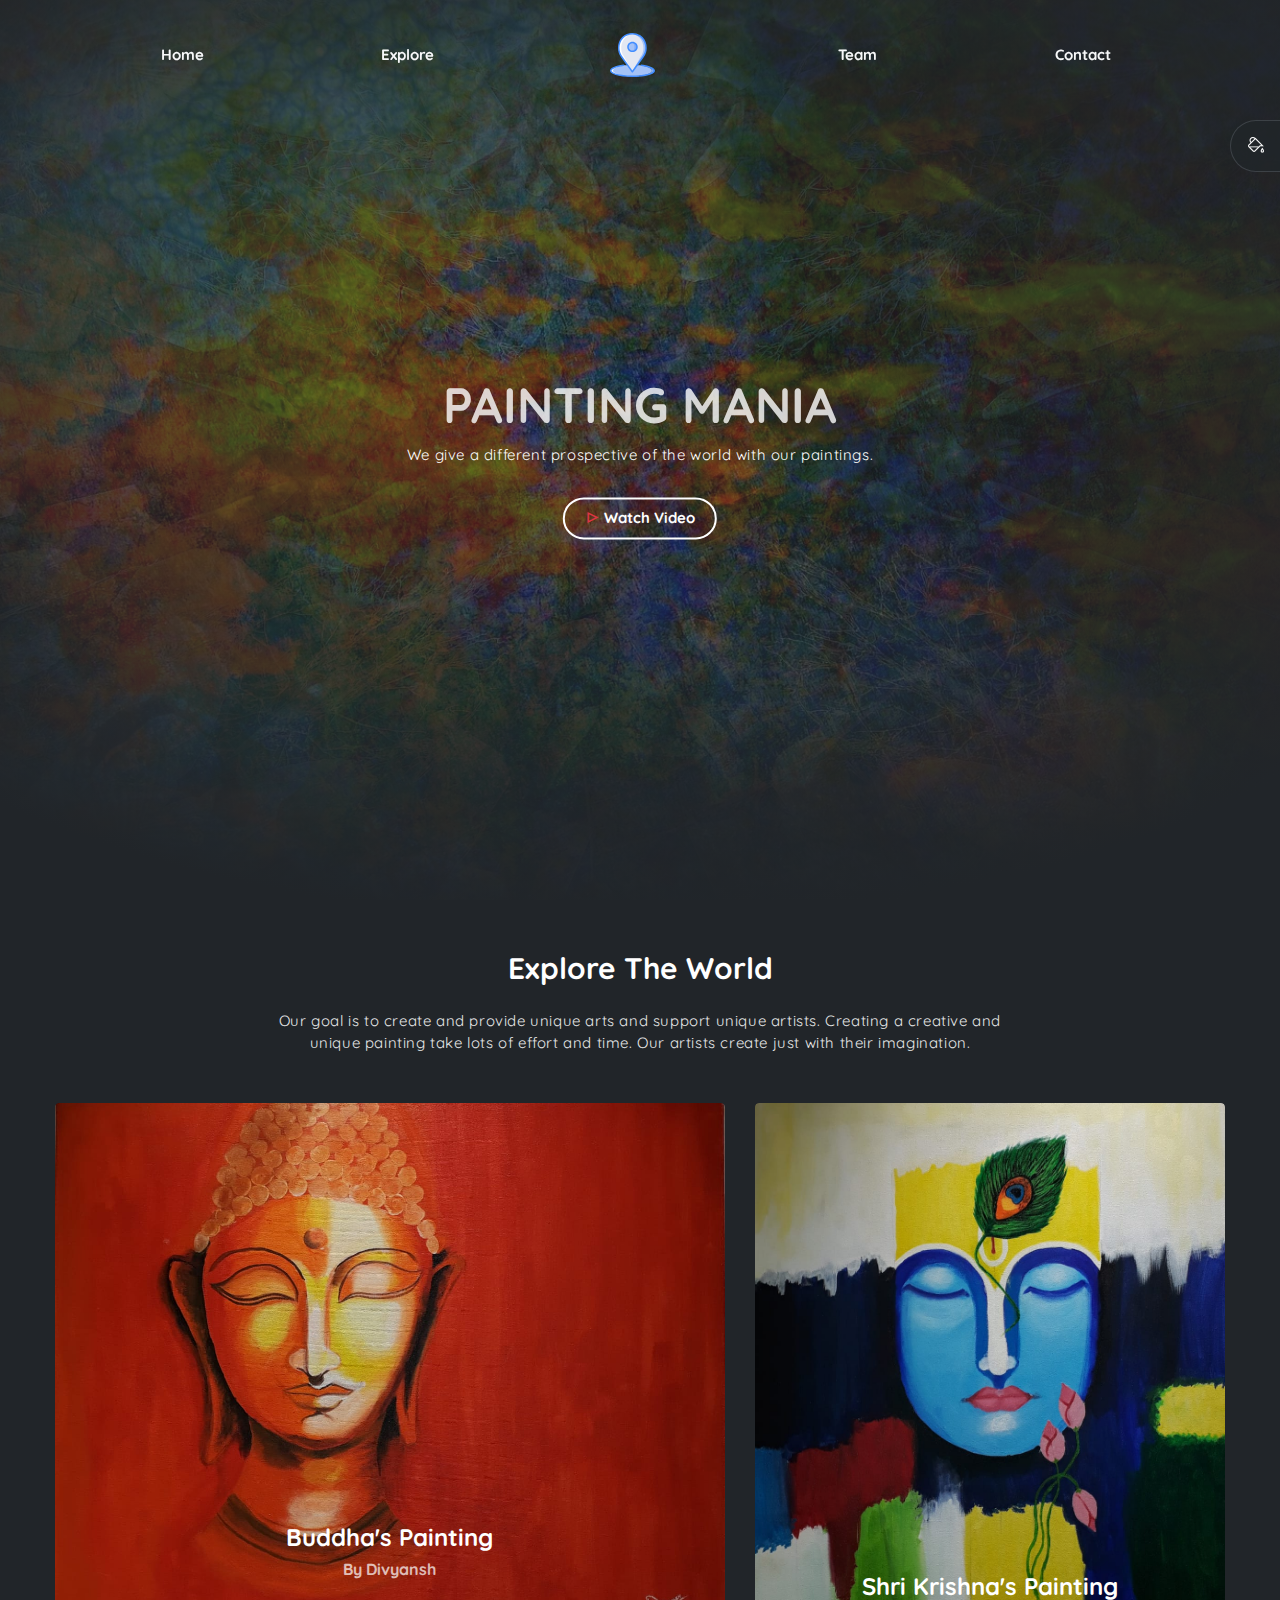
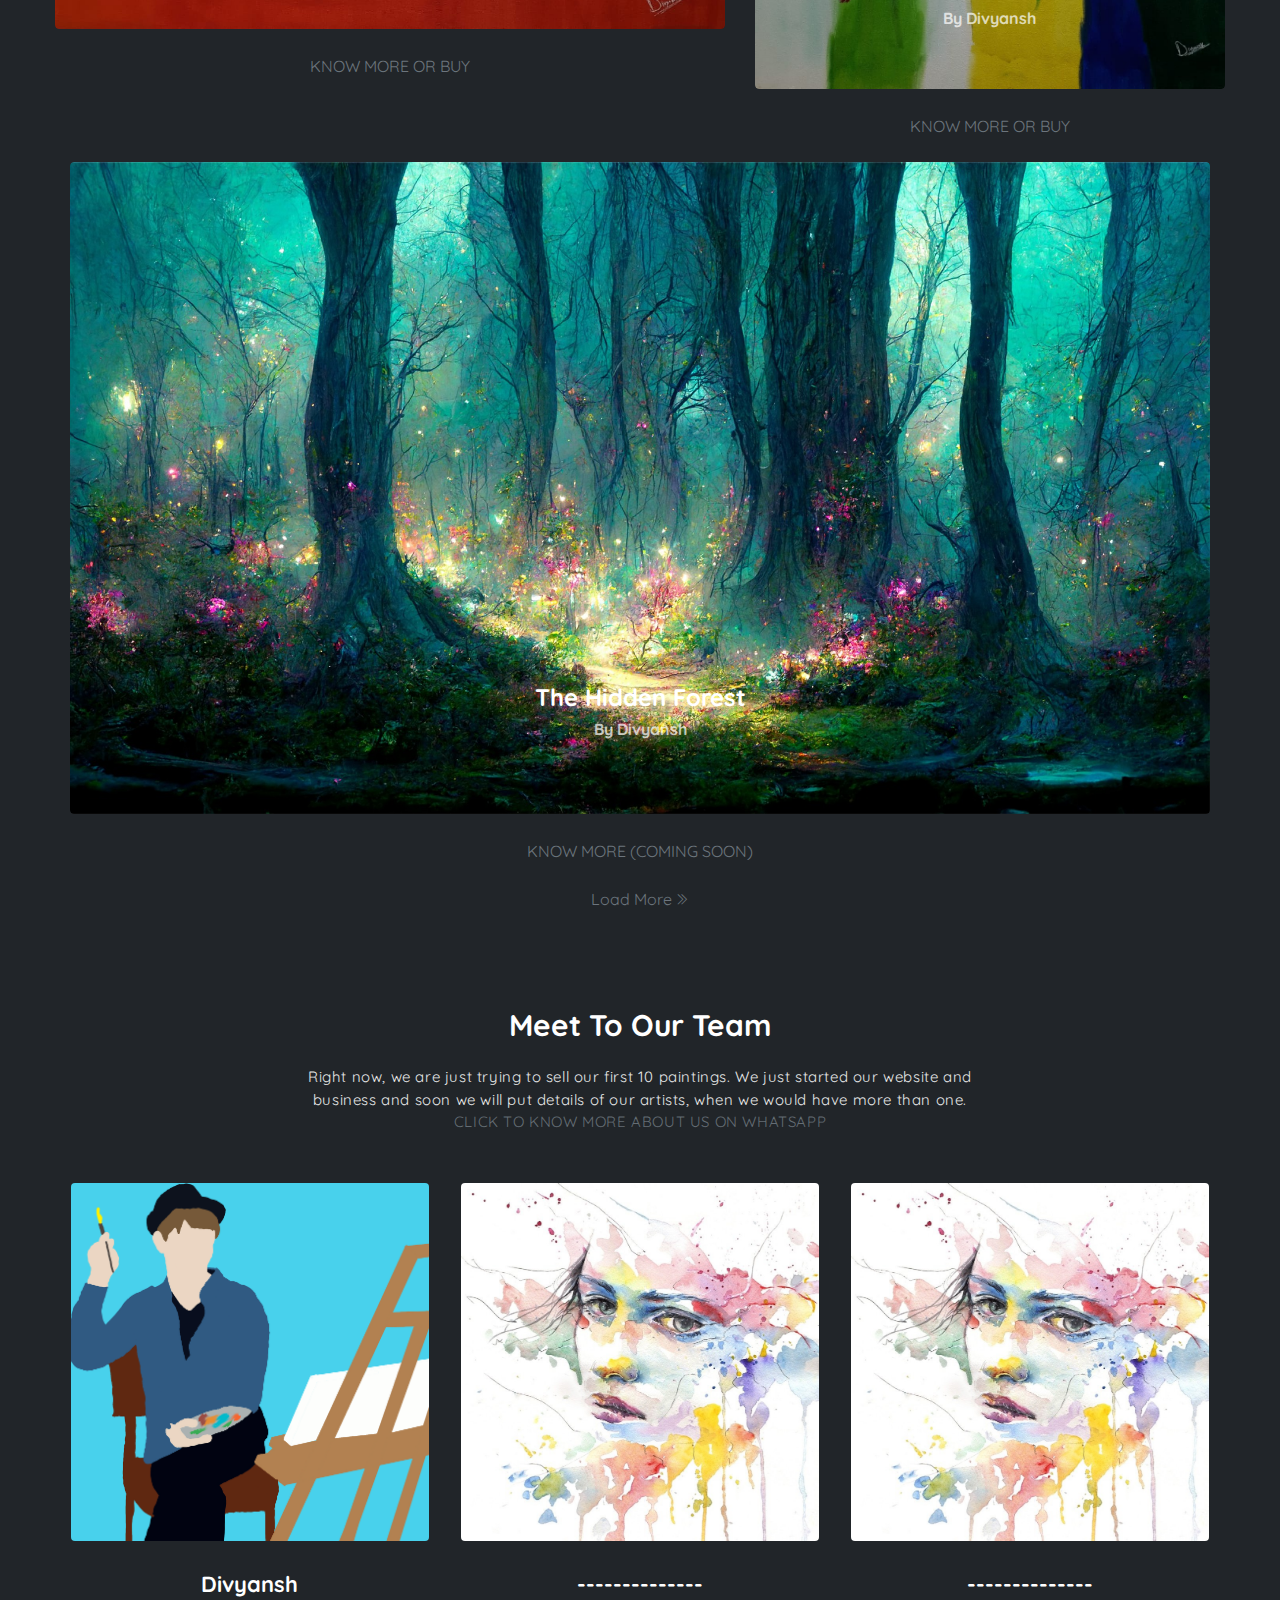
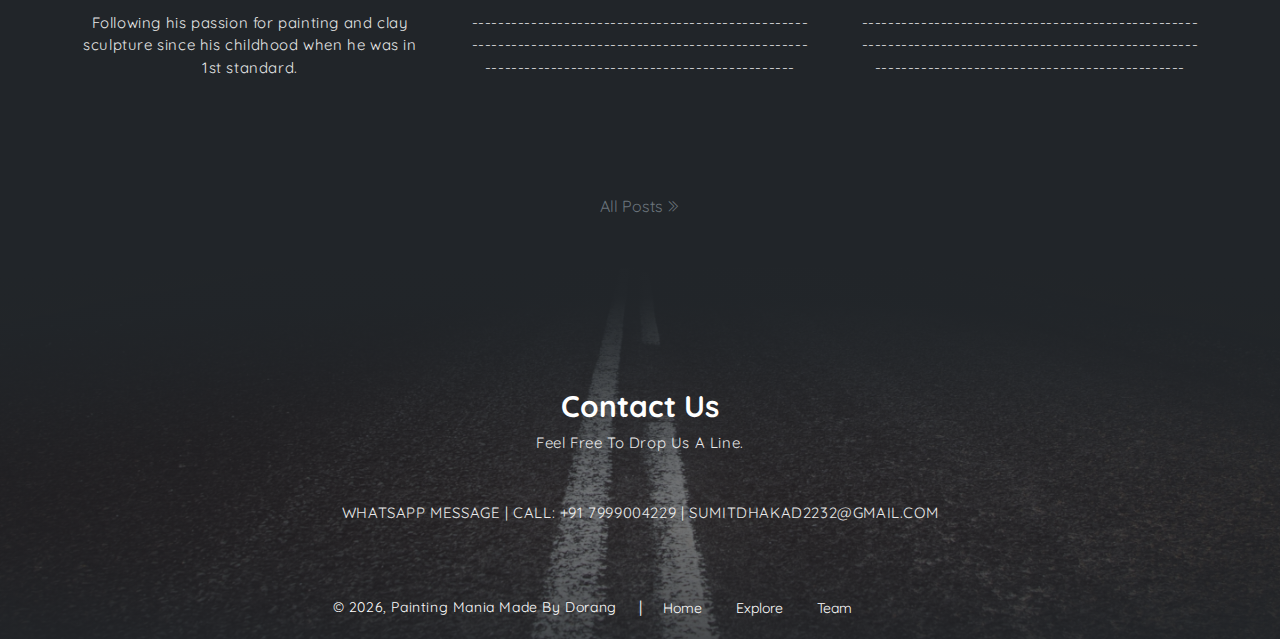
==== index.html @ 95a02c0e "1st version is completed" ====
<!DOCTYPE html>
<html lang="en">
<head>
	<meta charset="utf-8">
    <meta name="viewport" content="width=device-width, initial-scale=1, shrink-to-fit=no">
    <meta name="description" content="Painting Mania - Get a different prospective of the world with our paintings.">
    <meta name="author" content="Painting Mania">
    <title>Painting Mania | Home</title>
    <!-- font icons -->
    <link rel="stylesheet" href="assets/vendors/themify-icons/css/themify-icons.css">

    <!-- Bootstrap + style main styles -->
	<link rel="stylesheet" href="assets/css/style.css">

</head>
<body data-spy="scroll" data-target=".navbar" data-offset="40" id="home" class="dark-theme">
    
    <!-- page navbar -->
    <nav class="page-navbar" data-spy="affix" data-offset-top="10">
        <ul class="nav-navbar container">
            <li class="nav-item"><a href="/" class="nav-link">Home</a></li>
            <li class="nav-item"><a href="#explore" class="nav-link">Explore</a></li>
            <li class="nav-item"><a href="https://goo.gl/maps/f38PdqcJ7rp5qx7WA" target="blank" class="nav-link"><img src="assets/imgs/placeholder.svg" alt="Our Office Location"></a></li>
            <li class="nav-item"><a href="#team" class="nav-link">Team</a></li>
            <li class="nav-item"><a href="#contact" class="nav-link">Contact</a></li>
            <!-- <li class="nav-item search">
                <a href="javascript:void(0)" class="nav-link search-toggle"><i class="ti-search"></i> Search</a>
                <div class="search-wrapper">
                    <form>
                        <input type="search" class="form-control" name="" placeholder="hit enter to search">
                    </form>
                </div>
            </li> -->
        </ul>
    </nav><!-- end of page navbar -->

    <div class="theme-selector">
        <a href="javascript:void(0)" class="spinner">
            <i class="ti-paint-bucket"></i>
        </a>
        <div class="body">
            <a href="javascript:void(0)" class="light"></a>
            <a href="javascript:void(0)" class="dark"></a>
        </div>
    </div>  

    <!-- page header -->
    <header class="header">
        <div class="overlay"></div>
        <div class="header-content">
            <h1 class="header-title">PAINTING MANIA</h1>
            <p class="header-subtitle">We give a different prospective of the world with our paintings.</p>

            <button class="btn btn-theme-color modal-toggle"><i class="ti-control-play text-danger"></i> Watch Video</button>

        </div>
    </header><!-- end of page header -->

    <!-- modal -->
    <div class="modalBox">
        <div class="modalBox-body">
            <iframe width="100%" height="450px" class="border-0" 
            src="https://www.youtube.com/embed/tgbNyZ7vqY?controls=0">
            </iframe>
        </div>          
    </div><!-- end of modal -->

    <!-- page container -->
    <div class="container page-container">
        <div class="col-md-10 col-lg-8 m-auto">
            <h6 class="title mb-4" id="explore">Explore The World</h6>
            <p class="mb-5">
                Our goal is to create and provide unique arts and support unique artists. 
                Creating a creative and unique painting take lots of effort and time. 
                Our artists create just with their imagination.
            </p>
        </div>  

        <!-- row -->
        <div class="row mb-4">
            <div class="row mb-4">

                <div class="col-md-7">
                    <a href="javascript:void(0)" class="overlay-img">
                        <img src="assets/imgs/img-1.jpg" alt="Buddha's painting">  
                        <div class="overlay"></div> 
                        <div class="des">
                            <h1 class="title">Buddha's Painting</h1>
                            <h6 class="subtitle">By Divyansh</p>
                            <p>
                                SIZE: 30 X 24 INCHES <br/>
                                PAINTED ON: CANVAS <br/>
                                PRICE: RS. 10,000 <br/> <br/>
                                Click to the link under the image to buy or know more about this painting on whatsapp. Id of the paintng is "000001". 
                            </p>
                        </div>          
                    </a>
                    <a href="https://wa.me/917999004229?text=Hello%20Painting%20Mania,%20I%20want%20to%20buy%20a%20painting%20with%20the%20id:%20'000001'." target="blank">KNOW MORE OR BUY</a>
                </div>
                <div class="col-md-5">
                    <a href="javascript:void(0)" class="overlay-img">
                        <img src="assets/imgs/img-2.jpg" alt="Krishna's Painting">  
                        <div class="overlay"></div> 
                        <div class="des">
                            <h1 class="title">Shri Krishna's Painting</h1>
                            <h6 class="subtitle">By Divyansh</p>
                            <p>
                                SIZE: 24 X 30 INCHES <br/>
                                PAINTED ON: CANVAS <br/>
                                PRICE: RS. 9,000 <br/> <br/>
                                Click to the link under the image to buy or know more about this painting on whatsapp. Id of the paintng is "000002". 
                            </p>
                        </div>          
                    </a>
                    <a href="https://wa.me/917999004229?text=Hello%20Painting%20Mania,%20I%20want%20to%20buy%20a%20painting%20with%20the%20id:%20'000002'." target="blank">KNOW MORE OR BUY</a>
                </div>
            </div>
            
            <div class="col-md-12">
                <a href="javascript:void(0)" class="overlay-img">
                    <img src="assets/imgs/img-3.jpg" alt="Hidden Forest">  
                    <div class="overlay"></div> 
                    <div class="des">
                        <h1 class="title">The Hidden Forest</h1>
                        <h6 class="subtitle">By Divyansh</p>
                        <p>
                            SIZE: 30 X 24 INCHES <br/>
                            PAINTED ON: CANVAS <br/>
                            PRICE: RS. --------- <br/> <br/>
                            Click to the link under the image to buy or know more about this painting on whatsapp. Id of the paintng is "000003". Coming Soon. 
                        </p>
                    </div>          
                </a>
                <a href="https://wa.me/917999004229?text=Hello%20Painting%20Mania,%20I%20want%20to%20buy%20a%20painting%20with%20the%20id:%20'000003'." target="blank">KNOW MORE (COMING SOON)</a>
            </div>          
        </div><!-- end of row -->

        <a href="/">Load More <i class="ti-angle-double-right angle"></i></a>


        <div class="col-md-10 col-lg-8 m-auto" id="team">
            <h6 class="title mb-4 mt-5 pt-5">Meet To Our Team</h6>
            <p class="mb-5">
                Right now, we are just trying to sell our first 10 paintings. 
                We just started our website and business and soon we will put details of our artists, when we would have more than one. <br/>
                <a href="https://wa.me/917999004229?text=Hello%20Painting%20Mania,%20I%20want%20to%20know%20more%20about%20your%20team." target="blank">CLICK TO KNOW MORE ABOUT US ON WHATSAPP</a>
            </p>
        </div>

        <!-- row -->
        <div class="row mb-5">
            <div class="col-md-4">
                <a href="javascript:void(0)" class="card">
                    <img src="assets/imgs/blog-1.png" class="card-img" alt="Divyansh Photo">
                    <div class="card-body">
                        <!-- <h6 class="card-subtitle">30 June, 2018</h6> -->
                        <h3 class="card-title">
                            Divyansh
                        </h3>
                        <p>
                            Following his passion for painting and clay sculpture since his childhood when he was in 1st standard.
                        </p>
                    </div>                  
                </a>
            </div>  
            <div class="col-md-4">
                <a href="javascript:void(0)" class="card">
                    <img src="assets/imgs/blog-2.jpg" class="card-img" alt="The Unknown Person">
                    <div class="card-body">
                        <!-- <h6 class="card-subtitle">29 June, 2018</h6> -->
                        <h3 class="card-title">--------------</h3>
                        <p>
                            -----------------------------------------------------------------------------------------------------------------------------------------------------
                        </p>
                    </div>                  
                </a>
            </div>  
            <div class="col-md-4">
                <a href="javascript:void(0)" class="card">
                    <img src="assets/imgs/blog-2.jpg" class="card-img" alt="The Unknown Person">
                    <div class="card-body">
                        <!-- <h6 class="card-subtitle">29 June, 2018</h6> -->
                        <h3 class="card-title">--------------</h3>
                        <p>
                            -----------------------------------------------------------------------------------------------------------------------------------------------------
                        </p>
                    </div>                  
                </a>
            </div>  
        </div><!-- end of row -->

        <a href="/">All Posts <i class="ti-angle-double-right angle"></i></a>

    </div> <!-- end of page container -->

    <!--footer & pre footer -->
    <div class="contact-section" id="contact">
        <div class="overlay"></div>
        <!-- container -->
        <div class="container">
            <div class="col-md-10 col-lg-8 m-auto">
                <h6 class="title mb-2">Contact Us</h6>
                <p class="mb-5">Feel Free To Drop Us A Line.</p>
                <p>
                    <a class="text-white" href="https://wa.me/917999004229?text=Hello%20Painting%20Mania." target="blank">WHATSAPP MESSAGE</a>
                    |
                    <a class="text-white" href="tel:+917999004229">CALL: +91 7999004229</a>
                    |
                    <a class="text-white" href="mailto:sumitdhakad2232@gmail.com">SUMITDHAKAD2232@GMAIL.COM</a>

                </p>
                <!-- <form action="" class="form-group">
                    <input type="text" size="50" class="form-control" placeholder="Your Name" required>
                    <input type="email" class="form-control" placeholder="Enter Email"requried>
                    <textarea name="comment" id="comment" rows="6"   class="form-control" placeholder="Write Something"></textarea>
                    <input type="submit" value="Send Message" class="form-control">
                </form> -->
            </div>

            <!-- footer -->
            <footer class="footer">
                <p class="infos">&copy; <script>document.write(new Date().getFullYear())</script>, Painting Mania Made By Dorang</p>       
                <span>|</span>  
                <div class="links">
                    <a href="/">Home</a>
                    <a href="#explore">Explore</a>
                    <a href="#team">Team</a>
                </div>
            </footer><!-- end of footer -->

        </div><!-- end of container -->
    </div><!-- end of pre footer -->

    <!-- core  -->
    <script src="assets/vendors/jquery/jquery-3.4.1.js"></script>
    <script src="assets/vendors/bootstrap/bootstrap.bundle.js"></script>

    <!-- bootstrap affix -->
    <script src="assets/vendors/bootstrap/bootstrap.affix.js"></script>

    <!-- script js -->
    <script src="assets/js/script.js"></script>

</body>
</html>
---- assets/vendors/themify-icons/css/themify-icons.css ----
@font-face {
	font-family: 'themify';
	src:url("../fonts/themify.eot?-fvbane");
	src:url("../fonts/themify.eot?#iefix-fvbane") format("embedded-opentype"),
		url("../fonts/themify.woff?-fvbane") format("woff"),
		url("../fonts/themify.ttf?-fvbane") format("truetype"),
		url("../fonts/themify.svg?-fvbane#themify") format("svg");
	font-weight: normal;
	font-style: normal;
}

[class^="ti-"], [class*=" ti-"] {
	font-family: 'themify';
	speak: none;
	font-style: normal;
	font-weight: normal;
	font-variant: normal;
	text-transform: none;
	line-height: 1;

	/* Better Font Rendering =========== */
	-webkit-font-smoothing: antialiased;
	-moz-osx-font-smoothing: grayscale;
}

.ti-wand:before {
	content: "\e600";
}
.ti-volume:before {
	content: "\e601";
}
.ti-user:before {
	content: "\e602";
}
.ti-unlock:before {
	content: "\e603";
}
.ti-unlink:before {
	content: "\e604";
}
.ti-trash:before {
	content: "\e605";
}
.ti-thought:before {
	content: "\e606";
}
.ti-target:before {
	content: "\e607";
}
.ti-tag:before {
	content: "\e608";
}
.ti-tablet:before {
	content: "\e609";
}
.ti-star:before {
	content: "\e60a";
}
.ti-spray:before {
	content: "\e60b";
}
.ti-signal:before {
	content: "\e60c";
}
.ti-shopping-cart:before {
	content: "\e60d";
}
.ti-shopping-cart-full:before {
	content: "\e60e";
}
.ti-settings:before {
	content: "\e60f";
}
.ti-search:before {
	content: "\e610";
}
.ti-zoom-in:before {
	content: "\e611";
}
.ti-zoom-out:before {
	content: "\e612";
}
.ti-cut:before {
	content: "\e613";
}
.ti-ruler:before {
	content: "\e614";
}
.ti-ruler-pencil:before {
	content: "\e615";
}
.ti-ruler-alt:before {
	content: "\e616";
}
.ti-bookmark:before {
	content: "\e617";
}
.ti-bookmark-alt:before {
	content: "\e618";
}
.ti-reload:before {
	content: "\e619";
}
.ti-plus:before {
	content: "\e61a";
}
.ti-pin:before {
	content: "\e61b";
}
.ti-pencil:before {
	content: "\e61c";
}
.ti-pencil-alt:before {
	content: "\e61d";
}
.ti-paint-roller:before {
	content: "\e61e";
}
.ti-paint-bucket:before {
	content: "\e61f";
}
.ti-na:before {
	content: "\e620";
}
.ti-mobile:before {
	content: "\e621";
}
.ti-minus:before {
	content: "\e622";
}
.ti-medall:before {
	content: "\e623";
}
.ti-medall-alt:before {
	content: "\e624";
}
.ti-marker:before {
	content: "\e625";
}
.ti-marker-alt:before {
	content: "\e626";
}
.ti-arrow-up:before {
	content: "\e627";
}
.ti-arrow-right:before {
	content: "\e628";
}
.ti-arrow-left:before {
	content: "\e629";
}
.ti-arrow-down:before {
	content: "\e62a";
}
.ti-lock:before {
	content: "\e62b";
}
.ti-location-arrow:before {
	content: "\e62c";
}
.ti-link:before {
	content: "\e62d";
}
.ti-layout:before {
	content: "\e62e";
}
.ti-layers:before {
	content: "\e62f";
}
.ti-layers-alt:before {
	content: "\e630";
}
.ti-key:before {
	content: "\e631";
}
.ti-import:before {
	content: "\e632";
}
.ti-image:before {
	content: "\e633";
}
.ti-heart:before {
	content: "\e634";
}
.ti-heart-broken:before {
	content: "\e635";
}
.ti-hand-stop:before {
	content: "\e636";
}
.ti-hand-open:before {
	content: "\e637";
}
.ti-hand-drag:before {
	content: "\e638";
}
.ti-folder:before {
	content: "\e639";
}
.ti-flag:before {
	content: "\e63a";
}
.ti-flag-alt:before {
	content: "\e63b";
}
.ti-flag-alt-2:before {
	content: "\e63c";
}
.ti-eye:before {
	content: "\e63d";
}
.ti-export:before {
	content: "\e63e";
}
.ti-exchange-vertical:before {
	content: "\e63f";
}
.ti-desktop:before {
	content: "\e640";
}
.ti-cup:before {
	content: "\e641";
}
.ti-crown:before {
	content: "\e642";
}
.ti-comments:before {
	content: "\e643";
}
.ti-comment:before {
	content: "\e644";
}
.ti-comment-alt:before {
	content: "\e645";
}
.ti-close:before {
	content: "\e646";
}
.ti-clip:before {
	content: "\e647";
}
.ti-angle-up:before {
	content: "\e648";
}
.ti-angle-right:before {
	content: "\e649";
}
.ti-angle-left:before {
	content: "\e64a";
}
.ti-angle-down:before {
	content: "\e64b";
}
.ti-check:before {
	content: "\e64c";
}
.ti-check-box:before {
	content: "\e64d";
}
.ti-camera:before {
	content: "\e64e";
}
.ti-announcement:before {
	content: "\e64f";
}
.ti-brush:before {
	content: "\e650";
}
.ti-briefcase:before {
	content: "\e651";
}
.ti-bolt:before {
	content: "\e652";
}
.ti-bolt-alt:before {
	content: "\e653";
}
.ti-blackboard:before {
	content: "\e654";
}
.ti-bag:before {
	content: "\e655";
}
.ti-move:before {
	content: "\e656";
}
.ti-arrows-vertical:before {
	content: "\e657";
}
.ti-arrows-horizontal:before {
	content: "\e658";
}
.ti-fullscreen:before {
	content: "\e659";
}
.ti-arrow-top-right:before {
	content: "\e65a";
}
.ti-arrow-top-left:before {
	content: "\e65b";
}
.ti-arrow-circle-up:before {
	content: "\e65c";
}
.ti-arrow-circle-right:before {
	content: "\e65d";
}
.ti-arrow-circle-left:before {
	content: "\e65e";
}
.ti-arrow-circle-down:before {
	content: "\e65f";
}
.ti-angle-double-up:before {
	content: "\e660";
}
.ti-angle-double-right:before {
	content: "\e661";
}
.ti-angle-double-left:before {
	content: "\e662";
}
.ti-angle-double-down:before {
	content: "\e663";
}
.ti-zip:before {
	content: "\e664";
}
.ti-world:before {
	content: "\e665";
}
.ti-wheelchair:before {
	content: "\e666";
}
.ti-view-list:before {
	content: "\e667";
}
.ti-view-list-alt:before {
	content: "\e668";
}
.ti-view-grid:before {
	content: "\e669";
}
.ti-uppercase:before {
	content: "\e66a";
}
.ti-upload:before {
	content: "\e66b";
}
.ti-underline:before {
	content: "\e66c";
}
.ti-truck:before {
	content: "\e66d";
}
.ti-timer:before {
	content: "\e66e";
}
.ti-ticket:before {
	content: "\e66f";
}
.ti-thumb-up:before {
	content: "\e670";
}
.ti-thumb-down:before {
	content: "\e671";
}
.ti-text:before {
	content: "\e672";
}
.ti-stats-up:before {
	content: "\e673";
}
.ti-stats-down:before {
	content: "\e674";
}
.ti-split-v:before {
	content: "\e675";
}
.ti-split-h:before {
	content: "\e676";
}
.ti-smallcap:before {
	content: "\e677";
}
.ti-shine:before {
	content: "\e678";
}
.ti-shift-right:before {
	content: "\e679";
}
.ti-shift-left:before {
	content: "\e67a";
}
.ti-shield:before {
	content: "\e67b";
}
.ti-notepad:before {
	content: "\e67c";
}
.ti-server:before {
	content: "\e67d";
}
.ti-quote-right:before {
	content: "\e67e";
}
.ti-quote-left:before {
	content: "\e67f";
}
.ti-pulse:before {
	content: "\e680";
}
.ti-printer:before {
	content: "\e681";
}
.ti-power-off:before {
	content: "\e682";
}
.ti-plug:before {
	content: "\e683";
}
.ti-pie-chart:before {
	content: "\e684";
}
.ti-paragraph:before {
	content: "\e685";
}
.ti-panel:before {
	content: "\e686";
}
.ti-package:before {
	content: "\e687";
}
.ti-music:before {
	content: "\e688";
}
.ti-music-alt:before {
	content: "\e689";
}
.ti-mouse:before {
	content: "\e68a";
}
.ti-mouse-alt:before {
	content: "\e68b";
}
.ti-money:before {
	content: "\e68c";
}
.ti-microphone:before {
	content: "\e68d";
}
.ti-menu:before {
	content: "\e68e";
}
.ti-menu-alt:before {
	content: "\e68f";
}
.ti-map:before {
	content: "\e690";
}
.ti-map-alt:before {
	content: "\e691";
}
.ti-loop:before {
	content: "\e692";
}
.ti-location-pin:before {
	content: "\e693";
}
.ti-list:before {
	content: "\e694";
}
.ti-light-bulb:before {
	content: "\e695";
}
.ti-Italic:before {
	content: "\e696";
}
.ti-info:before {
	content: "\e697";
}
.ti-infinite:before {
	content: "\e698";
}
.ti-id-badge:before {
	content: "\e699";
}
.ti-hummer:before {
	content: "\e69a";
}
.ti-home:before {
	content: "\e69b";
}
.ti-help:before {
	content: "\e69c";
}
.ti-headphone:before {
	content: "\e69d";
}
.ti-harddrives:before {
	content: "\e69e";
}
.ti-harddrive:before {
	content: "\e69f";
}
.ti-gift:before {
	content: "\e6a0";
}
.ti-game:before {
	content: "\e6a1";
}
.ti-filter:before {
	content: "\e6a2";
}
.ti-files:before {
	content: "\e6a3";
}
.ti-file:before {
	content: "\e6a4";
}
.ti-eraser:before {
	content: "\e6a5";
}
.ti-envelope:before {
	content: "\e6a6";
}
.ti-download:before {
	content: "\e6a7";
}
.ti-direction:before {
	content: "\e6a8";
}
.ti-direction-alt:before {
	content: "\e6a9";
}
.ti-dashboard:before {
	content: "\e6aa";
}
.ti-control-stop:before {
	content: "\e6ab";
}
.ti-control-shuffle:before {
	content: "\e6ac";
}
.ti-control-play:before {
	content: "\e6ad";
}
.ti-control-pause:before {
	content: "\e6ae";
}
.ti-control-forward:before {
	content: "\e6af";
}
.ti-control-backward:before {
	content: "\e6b0";
}
.ti-cloud:before {
	content: "\e6b1";
}
.ti-cloud-up:before {
	content: "\e6b2";
}
.ti-cloud-down:before {
	content: "\e6b3";
}
.ti-clipboard:before {
	content: "\e6b4";
}
.ti-car:before {
	content: "\e6b5";
}
.ti-calendar:before {
	content: "\e6b6";
}
.ti-book:before {
	content: "\e6b7";
}
.ti-bell:before {
	content: "\e6b8";
}
.ti-basketball:before {
	content: "\e6b9";
}
.ti-bar-chart:before {
	content: "\e6ba";
}
.ti-bar-chart-alt:before {
	content: "\e6bb";
}
.ti-back-right:before {
	content: "\e6bc";
}
.ti-back-left:before {
	content: "\e6bd";
}
.ti-arrows-corner:before {
	content: "\e6be";
}
.ti-archive:before {
	content: "\e6bf";
}
.ti-anchor:before {
	content: "\e6c0";
}
.ti-align-right:before {
	content: "\e6c1";
}
.ti-align-left:before {
	content: "\e6c2";
}
.ti-align-justify:before {
	content: "\e6c3";
}
.ti-align-center:before {
	content: "\e6c4";
}
.ti-alert:before {
	content: "\e6c5";
}
.ti-alarm-clock:before {
	content: "\e6c6";
}
.ti-agenda:before {
	content: "\e6c7";
}
.ti-write:before {
	content: "\e6c8";
}
.ti-window:before {
	content: "\e6c9";
}
.ti-widgetized:before {
	content: "\e6ca";
}
.ti-widget:before {
	content: "\e6cb";
}
.ti-widget-alt:before {
	content: "\e6cc";
}
.ti-wallet:before {
	content: "\e6cd";
}
.ti-video-clapper:before {
	content: "\e6ce";
}
.ti-video-camera:before {
	content: "\e6cf";
}
.ti-vector:before {
	content: "\e6d0";
}
.ti-themify-logo:before {
	content: "\e6d1";
}
.ti-themify-favicon:before {
	content: "\e6d2";
}
.ti-themify-favicon-alt:before {
	content: "\e6d3";
}
.ti-support:before {
	content: "\e6d4";
}
.ti-stamp:before {
	content: "\e6d5";
}
.ti-split-v-alt:before {
	content: "\e6d6";
}
.ti-slice:before {
	content: "\e6d7";
}
.ti-shortcode:before {
	content: "\e6d8";
}
.ti-shift-right-alt:before {
	content: "\e6d9";
}
.ti-shift-left-alt:before {
	content: "\e6da";
}
.ti-ruler-alt-2:before {
	content: "\e6db";
}
.ti-receipt:before {
	content: "\e6dc";
}
.ti-pin2:before {
	content: "\e6dd";
}
.ti-pin-alt:before {
	content: "\e6de";
}
.ti-pencil-alt2:before {
	content: "\e6df";
}
.ti-palette:before {
	content: "\e6e0";
}
.ti-more:before {
	content: "\e6e1";
}
.ti-more-alt:before {
	content: "\e6e2";
}
.ti-microphone-alt:before {
	content: "\e6e3";
}
.ti-magnet:before {
	content: "\e6e4";
}
.ti-line-double:before {
	content: "\e6e5";
}
.ti-line-dotted:before {
	content: "\e6e6";
}
.ti-line-dashed:before {
	content: "\e6e7";
}
.ti-layout-width-full:before {
	content: "\e6e8";
}
.ti-layout-width-default:before {
	content: "\e6e9";
}
.ti-layout-width-default-alt:before {
	content: "\e6ea";
}
.ti-layout-tab:before {
	content: "\e6eb";
}
.ti-layout-tab-window:before {
	content: "\e6ec";
}
.ti-layout-tab-v:before {
	content: "\e6ed";
}
.ti-layout-tab-min:before {
	content: "\e6ee";
}
.ti-layout-slider:before {
	content: "\e6ef";
}
.ti-layout-slider-alt:before {
	content: "\e6f0";
}
.ti-layout-sidebar-right:before {
	content: "\e6f1";
}
.ti-layout-sidebar-none:before {
	content: "\e6f2";
}
.ti-layout-sidebar-left:before {
	content: "\e6f3";
}
.ti-layout-placeholder:before {
	content: "\e6f4";
}
.ti-layout-menu:before {
	content: "\e6f5";
}
.ti-layout-menu-v:before {
	content: "\e6f6";
}
.ti-layout-menu-separated:before {
	content: "\e6f7";
}
.ti-layout-menu-full:before {
	content: "\e6f8";
}
.ti-layout-media-right-alt:before {
	content: "\e6f9";
}
.ti-layout-media-right:before {
	content: "\e6fa";
}
.ti-layout-media-overlay:before {
	content: "\e6fb";
}
.ti-layout-media-overlay-alt:before {
	content: "\e6fc";
}
.ti-layout-media-overlay-alt-2:before {
	content: "\e6fd";
}
.ti-layout-media-left-alt:before {
	content: "\e6fe";
}
.ti-layout-media-left:before {
	content: "\e6ff";
}
.ti-layout-media-center-alt:before {
	content: "\e700";
}
.ti-layout-media-center:before {
	content: "\e701";
}
.ti-layout-list-thumb:before {
	content: "\e702";
}
.ti-layout-list-thumb-alt:before {
	content: "\e703";
}
.ti-layout-list-post:before {
	content: "\e704";
}
.ti-layout-list-large-image:before {
	content: "\e705";
}
.ti-layout-line-solid:before {
	content: "\e706";
}
.ti-layout-grid4:before {
	content: "\e707";
}
.ti-layout-grid3:before {
	content: "\e708";
}
.ti-layout-grid2:before {
	content: "\e709";
}
.ti-layout-grid2-thumb:before {
	content: "\e70a";
}
.ti-layout-cta-right:before {
	content: "\e70b";
}
.ti-layout-cta-left:before {
	content: "\e70c";
}
.ti-layout-cta-center:before {
	content: "\e70d";
}
.ti-layout-cta-btn-right:before {
	content: "\e70e";
}
.ti-layout-cta-btn-left:before {
	content: "\e70f";
}
.ti-layout-column4:before {
	content: "\e710";
}
.ti-layout-column3:before {
	content: "\e711";
}
.ti-layout-column2:before {
	content: "\e712";
}
.ti-layout-accordion-separated:before {
	content: "\e713";
}
.ti-layout-accordion-merged:before {
	content: "\e714";
}
.ti-layout-accordion-list:before {
	content: "\e715";
}
.ti-ink-pen:before {
	content: "\e716";
}
.ti-info-alt:before {
	content: "\e717";
}
.ti-help-alt:before {
	content: "\e718";
}
.ti-headphone-alt:before {
	content: "\e719";
}
.ti-hand-point-up:before {
	content: "\e71a";
}
.ti-hand-point-right:before {
	content: "\e71b";
}
.ti-hand-point-left:before {
	content: "\e71c";
}
.ti-hand-point-down:before {
	content: "\e71d";
}
.ti-gallery:before {
	content: "\e71e";
}
.ti-face-smile:before {
	content: "\e71f";
}
.ti-face-sad:before {
	content: "\e720";
}
.ti-credit-card:before {
	content: "\e721";
}
.ti-control-skip-forward:before {
	content: "\e722";
}
.ti-control-skip-backward:before {
	content: "\e723";
}
.ti-control-record:before {
	content: "\e724";
}
.ti-control-eject:before {
	content: "\e725";
}
.ti-comments-smiley:before {
	content: "\e726";
}
.ti-brush-alt:before {
	content: "\e727";
}
.ti-youtube:before {
	content: "\e728";
}
.ti-vimeo:before {
	content: "\e729";
}
.ti-twitter:before {
	content: "\e72a";
}
.ti-time:before {
	content: "\e72b";
}
.ti-tumblr:before {
	content: "\e72c";
}
.ti-skype:before {
	content: "\e72d";
}
.ti-share:before {
	content: "\e72e";
}
.ti-share-alt:before {
	content: "\e72f";
}
.ti-rocket:before {
	content: "\e730";
}
.ti-pinterest:before {
	content: "\e731";
}
.ti-new-window:before {
	content: "\e732";
}
.ti-microsoft:before {
	content: "\e733";
}
.ti-list-ol:before {
	content: "\e734";
}
.ti-linkedin:before {
	content: "\e735";
}
.ti-layout-sidebar-2:before {
	content: "\e736";
}
.ti-layout-grid4-alt:before {
	content: "\e737";
}
.ti-layout-grid3-alt:before {
	content: "\e738";
}
.ti-layout-grid2-alt:before {
	content: "\e739";
}
.ti-layout-column4-alt:before {
	content: "\e73a";
}
.ti-layout-column3-alt:before {
	content: "\e73b";
}
.ti-layout-column2-alt:before {
	content: "\e73c";
}
.ti-instagram:before {
	content: "\e73d";
}
.ti-google:before {
	content: "\e73e";
}
.ti-github:before {
	content: "\e73f";
}
.ti-flickr:before {
	content: "\e740";
}
.ti-facebook:before {
	content: "\e741";
}
.ti-dropbox:before {
	content: "\e742";
}
.ti-dribbble:before {
	content: "\e743";
}
.ti-apple:before {
	content: "\e744";
}
.ti-android:before {
	content: "\e745";
}
.ti-save:before {
	content: "\e746";
}
.ti-save-alt:before {
	content: "\e747";
}
.ti-yahoo:before {
	content: "\e748";
}
.ti-wordpress:before {
	content: "\e749";
}
.ti-vimeo-alt:before {
	content: "\e74a";
}
.ti-twitter-alt:before {
	content: "\e74b";
}
.ti-tumblr-alt:before {
	content: "\e74c";
}
.ti-trello:before {
	content: "\e74d";
}
.ti-stack-overflow:before {
	content: "\e74e";
}
.ti-soundcloud:before {
	content: "\e74f";
}
.ti-sharethis:before {
	content: "\e750";
}
.ti-sharethis-alt:before {
	content: "\e751";
}
.ti-reddit:before {
	content: "\e752";
}
.ti-pinterest-alt:before {
	content: "\e753";
}
.ti-microsoft-alt:before {
	content: "\e754";
}
.ti-linux:before {
	content: "\e755";
}
.ti-jsfiddle:before {
	content: "\e756";
}
.ti-joomla:before {
	content: "\e757";
}
.ti-html5:before {
	content: "\e758";
}
.ti-flickr-alt:before {
	content: "\e759";
}
.ti-email:before {
	content: "\e75a";
}
.ti-drupal:before {
	content: "\e75b";
}
.ti-dropbox-alt:before {
	content: "\e75c";
}
.ti-css3:before {
	content: "\e75d";
}
.ti-rss:before {
	content: "\e75e";
}
.ti-rss-alt:before {
	content: "\e75f";
}
---- assets/css/style.css ----
@import url("https://fonts.googleapis.com/css?family=Quicksand:300,400,500,700");
:root {
  --blue: #007bff;
  --indigo: #6610f2;
  --purple: #6f42c1;
  --pink: #e83e8c;
  --red: #dc3545;
  --orange: #fd7e14;
  --yellow: #ffc107;
  --green: #28a745;
  --teal: #20c997;
  --cyan: #17a2b8;
  --white: #fff;
  --gray: #6c757d;
  --gray-dark: #343a40;
  --primary: #007bff;
  --secondary: #6c757d;
  --success: #28a745;
  --info: #17a2b8;
  --warning: #ffc107;
  --danger: #dc3545;
  --light: #f8f9fa;
  --dark: #343a40;
  --breakpoint-xs: 0;
  --breakpoint-sm: 576px;
  --breakpoint-md: 768px;
  --breakpoint-lg: 992px;
  --breakpoint-xl: 1200px;
  --font-family-sans-serif: "Quicksand", sans-serif;
  --font-family-monospace: SFMono-Regular, Menlo, Monaco, Consolas, "Liberation Mono", "Courier New", monospace;
}

*,
*::before,
*::after {
  box-sizing: border-box;
  scroll-behavior: smooth;
}

html {
  font-family: sans-serif;
  line-height: 1.15;
  -webkit-text-size-adjust: 100%;
  -webkit-tap-highlight-color: rgba(0, 0, 0, 0);
}

article, aside, figcaption, figure, footer, header, hgroup, main, nav, section {
  display: block;
}

body {
  margin: 0;
  font-family: "Quicksand", sans-serif;
  font-size: 1rem;
  font-weight: 400;
  line-height: 1.5;
  color: #212529;
  text-align: left;
  background-color: #fff;
}

[tabindex="-1"]:focus {
  outline: 0 !important;
}

hr {
  box-sizing: content-box;
  height: 0;
  overflow: visible;
}

h1, h2, h3, h4, h5, h6 {
  margin-top: 0;
  margin-bottom: 0.5rem;
}

p {
  margin-top: 0;
  margin-bottom: 1rem;
}

abbr[title],
abbr[data-original-title] {
  text-decoration: underline;
  -webkit-text-decoration: underline dotted;
          text-decoration: underline dotted;
  cursor: help;
  border-bottom: 0;
  -webkit-text-decoration-skip-ink: none;
          text-decoration-skip-ink: none;
}

address {
  margin-bottom: 1rem;
  font-style: normal;
  line-height: inherit;
}

ol,
ul,
dl {
  margin-top: 0;
  margin-bottom: 1rem;
}

ol ol,
ul ul,
ol ul,
ul ol {
  margin-bottom: 0;
}

dt {
  font-weight: 700;
}

dd {
  margin-bottom: .5rem;
  margin-left: 0;
}

blockquote {
  margin: 0 0 1rem;
}

b,
strong {
  font-weight: bolder;
}

small {
  font-size: 80%;
}

sub,
sup {
  position: relative;
  font-size: 75%;
  line-height: 0;
  vertical-align: baseline;
}

sub {
  bottom: -.25em;
}

sup {
  top: -.5em;
}

a {
  color: #007bff;
  text-decoration: none;
  background-color: transparent;
}

a:hover {
  color: #0056b3;
  text-decoration: none;
}

a:not([href]):not([tabindex]) {
  color: inherit;
  text-decoration: none;
}

a:not([href]):not([tabindex]):hover, a:not([href]):not([tabindex]):focus {
  color: inherit;
  text-decoration: none;
}

a:not([href]):not([tabindex]):focus {
  outline: 0;
}

pre,
code,
kbd,
samp {
  font-family: SFMono-Regular, Menlo, Monaco, Consolas, "Liberation Mono", "Courier New", monospace;
  font-size: 1em;
}

pre {
  margin-top: 0;
  margin-bottom: 1rem;
  overflow: auto;
}

figure {
  margin: 0 0 1rem;
}

img {
  vertical-align: middle;
  border-style: none;
}

svg {
  overflow: hidden;
  vertical-align: middle;
}

table {
  border-collapse: collapse;
}

caption {
  padding-top: 0.75rem;
  padding-bottom: 0.75rem;
  color: #6c757d;
  text-align: left;
  caption-side: bottom;
}

th {
  text-align: inherit;
}

label {
  display: inline-block;
  margin-bottom: 0.5rem;
}

button {
  border-radius: 0;
}

button:focus {
  outline: 1px dotted;
  outline: 5px auto -webkit-focus-ring-color;
}

input,
button,
select,
optgroup,
textarea {
  margin: 0;
  font-family: inherit;
  font-size: inherit;
  line-height: inherit;
}

button,
input {
  overflow: visible;
}

button,
select {
  text-transform: none;
}

select {
  word-wrap: normal;
}

button,
[type="button"],
[type="reset"],
[type="submit"] {
  -webkit-appearance: button;
}

button:not(:disabled),
[type="button"]:not(:disabled),
[type="reset"]:not(:disabled),
[type="submit"]:not(:disabled) {
  cursor: pointer;
}

button::-moz-focus-inner,
[type="button"]::-moz-focus-inner,
[type="reset"]::-moz-focus-inner,
[type="submit"]::-moz-focus-inner {
  padding: 0;
  border-style: none;
}

input[type="radio"],
input[type="checkbox"] {
  box-sizing: border-box;
  padding: 0;
}

input[type="date"],
input[type="time"],
input[type="datetime-local"],
input[type="month"] {
  -webkit-appearance: listbox;
}

textarea {
  overflow: auto;
  resize: vertical;
}

fieldset {
  min-width: 0;
  padding: 0;
  margin: 0;
  border: 0;
}

legend {
  display: block;
  width: 100%;
  max-width: 100%;
  padding: 0;
  margin-bottom: .5rem;
  font-size: 1.5rem;
  line-height: inherit;
  color: inherit;
  white-space: normal;
}

progress {
  vertical-align: baseline;
}

[type="number"]::-webkit-inner-spin-button,
[type="number"]::-webkit-outer-spin-button {
  height: auto;
}

[type="search"] {
  outline-offset: -2px;
  -webkit-appearance: none;
}

[type="search"]::-webkit-search-decoration {
  -webkit-appearance: none;
}

::-webkit-file-upload-button {
  font: inherit;
  -webkit-appearance: button;
}

output {
  display: inline-block;
}

summary {
  display: list-item;
  cursor: pointer;
}

template {
  display: none;
}

[hidden] {
  display: none !important;
}

h1, h2, h3, h4, h5, h6,
.h1, .h2, .h3, .h4, .h5, .h6 {
  margin-bottom: 0.5rem;
  font-weight: 500;
  line-height: 1.2;
}

h1, .h1 {
  font-size: 2.5rem;
}

h2, .h2 {
  font-size: 2rem;
}

h3, .h3 {
  font-size: 1.75rem;
}

h4, .h4 {
  font-size: 1.5rem;
}

h5, .h5 {
  font-size: 1.25rem;
}

h6, .h6 {
  font-size: 1rem;
}

.lead {
  font-size: 1.25rem;
  font-weight: 300;
}

.display-1 {
  font-size: 6rem;
  font-weight: 300;
  line-height: 1.2;
}

.display-2 {
  font-size: 5.5rem;
  font-weight: 300;
  line-height: 1.2;
}

.display-3 {
  font-size: 4.5rem;
  font-weight: 300;
  line-height: 1.2;
}

.display-4 {
  font-size: 3.5rem;
  font-weight: 300;
  line-height: 1.2;
}

hr {
  margin-top: 1rem;
  margin-bottom: 1rem;
  border: 0;
  border-top: 1px solid rgba(0, 0, 0, 0.1);
}

small,
.small {
  font-size: 80%;
  font-weight: 400;
}

mark,
.mark {
  padding: 0.2em;
  background-color: #fcf8e3;
}

.list-unstyled {
  padding-left: 0;
  list-style: none;
}

.list-inline {
  padding-left: 0;
  list-style: none;
}

.list-inline-item {
  display: inline-block;
}

.list-inline-item:not(:last-child) {
  margin-right: 0.5rem;
}

.initialism {
  font-size: 90%;
  text-transform: uppercase;
}

.blockquote {
  margin-bottom: 1rem;
  font-size: 1.25rem;
}

.blockquote-footer {
  display: block;
  font-size: 80%;
  color: #6c757d;
}

.blockquote-footer::before {
  content: "\2014\00A0";
}

.img-fluid {
  max-width: 100%;
  height: auto;
}

.img-thumbnail {
  padding: 0.25rem;
  background-color: #fff;
  border: 1px solid #dee2e6;
  border-radius: 0.25rem;
  max-width: 100%;
  height: auto;
}

.figure {
  display: inline-block;
}

.figure-img {
  margin-bottom: 0.5rem;
  line-height: 1;
}

.figure-caption {
  font-size: 90%;
  color: #6c757d;
}

code {
  font-size: 87.5%;
  color: #e83e8c;
  word-break: break-word;
}

a > code {
  color: inherit;
}

kbd {
  padding: 0.2rem 0.4rem;
  font-size: 87.5%;
  color: #fff;
  background-color: #212529;
  border-radius: 0.2rem;
}

kbd kbd {
  padding: 0;
  font-size: 100%;
  font-weight: 700;
}

pre {
  display: block;
  font-size: 87.5%;
  color: #212529;
}

pre code {
  font-size: inherit;
  color: inherit;
  word-break: normal;
}

.pre-scrollable {
  max-height: 340px;
  overflow-y: scroll;
}

.container {
  width: 100%;
  padding-right: 15px;
  padding-left: 15px;
  margin-right: auto;
  margin-left: auto;
}

@media (min-width: 576px) {
  .container {
    max-width: 540px;
  }
}

@media (min-width: 768px) {
  .container {
    max-width: 720px;
  }
}

@media (min-width: 992px) {
  .container {
    max-width: 960px;
  }
}

@media (min-width: 1200px) {
  .container {
    max-width: 1140px;
  }
}

.container-fluid {
  width: 100%;
  padding-right: 15px;
  padding-left: 15px;
  margin-right: auto;
  margin-left: auto;
}

.row {
  display: -webkit-box;
  display: -webkit-flex;
  display: -ms-flexbox;
  display: flex;
  -webkit-flex-wrap: wrap;
      -ms-flex-wrap: wrap;
          flex-wrap: wrap;
  margin-right: -15px;
  margin-left: -15px;
}

.no-gutters {
  margin-right: 0;
  margin-left: 0;
}

.no-gutters > .col,
.no-gutters > [class*="col-"] {
  padding-right: 0;
  padding-left: 0;
}

.col-1, .col-2, .col-3, .col-4, .col-5, .col-6, .col-7, .col-8, .col-9, .col-10, .col-11, .col-12, .col,
.col-auto, .col-sm-1, .col-sm-2, .col-sm-3, .col-sm-4, .col-sm-5, .col-sm-6, .col-sm-7, .col-sm-8, .col-sm-9, .col-sm-10, .col-sm-11, .col-sm-12, .col-sm,
.col-sm-auto, .col-md-1, .col-md-2, .col-md-3, .col-md-4, .col-md-5, .col-md-6, .col-md-7, .col-md-8, .col-md-9, .col-md-10, .col-md-11, .col-md-12, .col-md,
.col-md-auto, .col-lg-1, .col-lg-2, .col-lg-3, .col-lg-4, .col-lg-5, .col-lg-6, .col-lg-7, .col-lg-8, .col-lg-9, .col-lg-10, .col-lg-11, .col-lg-12, .col-lg,
.col-lg-auto, .col-xl-1, .col-xl-2, .col-xl-3, .col-xl-4, .col-xl-5, .col-xl-6, .col-xl-7, .col-xl-8, .col-xl-9, .col-xl-10, .col-xl-11, .col-xl-12, .col-xl,
.col-xl-auto {
  position: relative;
  width: 100%;
  padding-right: 15px;
  padding-left: 15px;
}

.col {
  -webkit-flex-basis: 0;
      -ms-flex-preferred-size: 0;
          flex-basis: 0;
  -webkit-box-flex: 1;
  -webkit-flex-grow: 1;
      -ms-flex-positive: 1;
          flex-grow: 1;
  max-width: 100%;
}

.col-auto {
  -webkit-box-flex: 0;
  -webkit-flex: 0 0 auto;
      -ms-flex: 0 0 auto;
          flex: 0 0 auto;
  width: auto;
  max-width: 100%;
}

.col-1 {
  -webkit-box-flex: 0;
  -webkit-flex: 0 0 8.33333%;
      -ms-flex: 0 0 8.33333%;
          flex: 0 0 8.33333%;
  max-width: 8.33333%;
}

.col-2 {
  -webkit-box-flex: 0;
  -webkit-flex: 0 0 16.66667%;
      -ms-flex: 0 0 16.66667%;
          flex: 0 0 16.66667%;
  max-width: 16.66667%;
}

.col-3 {
  -webkit-box-flex: 0;
  -webkit-flex: 0 0 25%;
      -ms-flex: 0 0 25%;
          flex: 0 0 25%;
  max-width: 25%;
}

.col-4 {
  -webkit-box-flex: 0;
  -webkit-flex: 0 0 33.33333%;
      -ms-flex: 0 0 33.33333%;
          flex: 0 0 33.33333%;
  max-width: 33.33333%;
}

.col-5 {
  -webkit-box-flex: 0;
  -webkit-flex: 0 0 41.66667%;
      -ms-flex: 0 0 41.66667%;
          flex: 0 0 41.66667%;
  max-width: 41.66667%;
}

.col-6 {
  -webkit-box-flex: 0;
  -webkit-flex: 0 0 50%;
      -ms-flex: 0 0 50%;
          flex: 0 0 50%;
  max-width: 50%;
}

.col-7 {
  -webkit-box-flex: 0;
  -webkit-flex: 0 0 58.33333%;
      -ms-flex: 0 0 58.33333%;
          flex: 0 0 58.33333%;
  max-width: 58.33333%;
}

.col-8 {
  -webkit-box-flex: 0;
  -webkit-flex: 0 0 66.66667%;
      -ms-flex: 0 0 66.66667%;
          flex: 0 0 66.66667%;
  max-width: 66.66667%;
}

.col-9 {
  -webkit-box-flex: 0;
  -webkit-flex: 0 0 75%;
      -ms-flex: 0 0 75%;
          flex: 0 0 75%;
  max-width: 75%;
}

.col-10 {
  -webkit-box-flex: 0;
  -webkit-flex: 0 0 83.33333%;
      -ms-flex: 0 0 83.33333%;
          flex: 0 0 83.33333%;
  max-width: 83.33333%;
}

.col-11 {
  -webkit-box-flex: 0;
  -webkit-flex: 0 0 91.66667%;
      -ms-flex: 0 0 91.66667%;
          flex: 0 0 91.66667%;
  max-width: 91.66667%;
}

.col-12 {
  -webkit-box-flex: 0;
  -webkit-flex: 0 0 100%;
      -ms-flex: 0 0 100%;
          flex: 0 0 100%;
  max-width: 100%;
}

.order-first {
  -webkit-box-ordinal-group: 0;
  -webkit-order: -1;
      -ms-flex-order: -1;
          order: -1;
}

.order-last {
  -webkit-box-ordinal-group: 14;
  -webkit-order: 13;
      -ms-flex-order: 13;
          order: 13;
}

.order-0 {
  -webkit-box-ordinal-group: 1;
  -webkit-order: 0;
      -ms-flex-order: 0;
          order: 0;
}

.order-1 {
  -webkit-box-ordinal-group: 2;
  -webkit-order: 1;
      -ms-flex-order: 1;
          order: 1;
}

.order-2 {
  -webkit-box-ordinal-group: 3;
  -webkit-order: 2;
      -ms-flex-order: 2;
          order: 2;
}

.order-3 {
  -webkit-box-ordinal-group: 4;
  -webkit-order: 3;
      -ms-flex-order: 3;
          order: 3;
}

.order-4 {
  -webkit-box-ordinal-group: 5;
  -webkit-order: 4;
      -ms-flex-order: 4;
          order: 4;
}

.order-5 {
  -webkit-box-ordinal-group: 6;
  -webkit-order: 5;
      -ms-flex-order: 5;
          order: 5;
}

.order-6 {
  -webkit-box-ordinal-group: 7;
  -webkit-order: 6;
      -ms-flex-order: 6;
          order: 6;
}

.order-7 {
  -webkit-box-ordinal-group: 8;
  -webkit-order: 7;
      -ms-flex-order: 7;
          order: 7;
}

.order-8 {
  -webkit-box-ordinal-group: 9;
  -webkit-order: 8;
      -ms-flex-order: 8;
          order: 8;
}

.order-9 {
  -webkit-box-ordinal-group: 10;
  -webkit-order: 9;
      -ms-flex-order: 9;
          order: 9;
}

.order-10 {
  -webkit-box-ordinal-group: 11;
  -webkit-order: 10;
      -ms-flex-order: 10;
          order: 10;
}

.order-11 {
  -webkit-box-ordinal-group: 12;
  -webkit-order: 11;
      -ms-flex-order: 11;
          order: 11;
}

.order-12 {
  -webkit-box-ordinal-group: 13;
  -webkit-order: 12;
      -ms-flex-order: 12;
          order: 12;
}

.offset-1 {
  margin-left: 8.33333%;
}

.offset-2 {
  margin-left: 16.66667%;
}

.offset-3 {
  margin-left: 25%;
}

.offset-4 {
  margin-left: 33.33333%;
}

.offset-5 {
  margin-left: 41.66667%;
}

.offset-6 {
  margin-left: 50%;
}

.offset-7 {
  margin-left: 58.33333%;
}

.offset-8 {
  margin-left: 66.66667%;
}

.offset-9 {
  margin-left: 75%;
}

.offset-10 {
  margin-left: 83.33333%;
}

.offset-11 {
  margin-left: 91.66667%;
}

@media (min-width: 576px) {
  .col-sm {
    -webkit-flex-basis: 0;
        -ms-flex-preferred-size: 0;
            flex-basis: 0;
    -webkit-box-flex: 1;
    -webkit-flex-grow: 1;
        -ms-flex-positive: 1;
            flex-grow: 1;
    max-width: 100%;
  }
  .col-sm-auto {
    -webkit-box-flex: 0;
    -webkit-flex: 0 0 auto;
        -ms-flex: 0 0 auto;
            flex: 0 0 auto;
    width: auto;
    max-width: 100%;
  }
  .col-sm-1 {
    -webkit-box-flex: 0;
    -webkit-flex: 0 0 8.33333%;
        -ms-flex: 0 0 8.33333%;
            flex: 0 0 8.33333%;
    max-width: 8.33333%;
  }
  .col-sm-2 {
    -webkit-box-flex: 0;
    -webkit-flex: 0 0 16.66667%;
        -ms-flex: 0 0 16.66667%;
            flex: 0 0 16.66667%;
    max-width: 16.66667%;
  }
  .col-sm-3 {
    -webkit-box-flex: 0;
    -webkit-flex: 0 0 25%;
        -ms-flex: 0 0 25%;
            flex: 0 0 25%;
    max-width: 25%;
  }
  .col-sm-4 {
    -webkit-box-flex: 0;
    -webkit-flex: 0 0 33.33333%;
        -ms-flex: 0 0 33.33333%;
            flex: 0 0 33.33333%;
    max-width: 33.33333%;
  }
  .col-sm-5 {
    -webkit-box-flex: 0;
    -webkit-flex: 0 0 41.66667%;
        -ms-flex: 0 0 41.66667%;
            flex: 0 0 41.66667%;
    max-width: 41.66667%;
  }
  .col-sm-6 {
    -webkit-box-flex: 0;
    -webkit-flex: 0 0 50%;
        -ms-flex: 0 0 50%;
            flex: 0 0 50%;
    max-width: 50%;
  }
  .col-sm-7 {
    -webkit-box-flex: 0;
    -webkit-flex: 0 0 58.33333%;
        -ms-flex: 0 0 58.33333%;
            flex: 0 0 58.33333%;
    max-width: 58.33333%;
  }
  .col-sm-8 {
    -webkit-box-flex: 0;
    -webkit-flex: 0 0 66.66667%;
        -ms-flex: 0 0 66.66667%;
            flex: 0 0 66.66667%;
    max-width: 66.66667%;
  }
  .col-sm-9 {
    -webkit-box-flex: 0;
    -webkit-flex: 0 0 75%;
        -ms-flex: 0 0 75%;
            flex: 0 0 75%;
    max-width: 75%;
  }
  .col-sm-10 {
    -webkit-box-flex: 0;
    -webkit-flex: 0 0 83.33333%;
        -ms-flex: 0 0 83.33333%;
            flex: 0 0 83.33333%;
    max-width: 83.33333%;
  }
  .col-sm-11 {
    -webkit-box-flex: 0;
    -webkit-flex: 0 0 91.66667%;
        -ms-flex: 0 0 91.66667%;
            flex: 0 0 91.66667%;
    max-width: 91.66667%;
  }
  .col-sm-12 {
    -webkit-box-flex: 0;
    -webkit-flex: 0 0 100%;
        -ms-flex: 0 0 100%;
            flex: 0 0 100%;
    max-width: 100%;
  }
  .order-sm-first {
    -webkit-box-ordinal-group: 0;
    -webkit-order: -1;
        -ms-flex-order: -1;
            order: -1;
  }
  .order-sm-last {
    -webkit-box-ordinal-group: 14;
    -webkit-order: 13;
        -ms-flex-order: 13;
            order: 13;
  }
  .order-sm-0 {
    -webkit-box-ordinal-group: 1;
    -webkit-order: 0;
        -ms-flex-order: 0;
            order: 0;
  }
  .order-sm-1 {
    -webkit-box-ordinal-group: 2;
    -webkit-order: 1;
        -ms-flex-order: 1;
            order: 1;
  }
  .order-sm-2 {
    -webkit-box-ordinal-group: 3;
    -webkit-order: 2;
        -ms-flex-order: 2;
            order: 2;
  }
  .order-sm-3 {
    -webkit-box-ordinal-group: 4;
    -webkit-order: 3;
        -ms-flex-order: 3;
            order: 3;
  }
  .order-sm-4 {
    -webkit-box-ordinal-group: 5;
    -webkit-order: 4;
        -ms-flex-order: 4;
            order: 4;
  }
  .order-sm-5 {
    -webkit-box-ordinal-group: 6;
    -webkit-order: 5;
        -ms-flex-order: 5;
            order: 5;
  }
  .order-sm-6 {
    -webkit-box-ordinal-group: 7;
    -webkit-order: 6;
        -ms-flex-order: 6;
            order: 6;
  }
  .order-sm-7 {
    -webkit-box-ordinal-group: 8;
    -webkit-order: 7;
        -ms-flex-order: 7;
            order: 7;
  }
  .order-sm-8 {
    -webkit-box-ordinal-group: 9;
    -webkit-order: 8;
        -ms-flex-order: 8;
            order: 8;
  }
  .order-sm-9 {
    -webkit-box-ordinal-group: 10;
    -webkit-order: 9;
        -ms-flex-order: 9;
            order: 9;
  }
  .order-sm-10 {
    -webkit-box-ordinal-group: 11;
    -webkit-order: 10;
        -ms-flex-order: 10;
            order: 10;
  }
  .order-sm-11 {
    -webkit-box-ordinal-group: 12;
    -webkit-order: 11;
        -ms-flex-order: 11;
            order: 11;
  }
  .order-sm-12 {
    -webkit-box-ordinal-group: 13;
    -webkit-order: 12;
        -ms-flex-order: 12;
            order: 12;
  }
  .offset-sm-0 {
    margin-left: 0;
  }
  .offset-sm-1 {
    margin-left: 8.33333%;
  }
  .offset-sm-2 {
    margin-left: 16.66667%;
  }
  .offset-sm-3 {
    margin-left: 25%;
  }
  .offset-sm-4 {
    margin-left: 33.33333%;
  }
  .offset-sm-5 {
    margin-left: 41.66667%;
  }
  .offset-sm-6 {
    margin-left: 50%;
  }
  .offset-sm-7 {
    margin-left: 58.33333%;
  }
  .offset-sm-8 {
    margin-left: 66.66667%;
  }
  .offset-sm-9 {
    margin-left: 75%;
  }
  .offset-sm-10 {
    margin-left: 83.33333%;
  }
  .offset-sm-11 {
    margin-left: 91.66667%;
  }
}

@media (min-width: 768px) {
  .col-md {
    -webkit-flex-basis: 0;
        -ms-flex-preferred-size: 0;
            flex-basis: 0;
    -webkit-box-flex: 1;
    -webkit-flex-grow: 1;
        -ms-flex-positive: 1;
            flex-grow: 1;
    max-width: 100%;
  }
  .col-md-auto {
    -webkit-box-flex: 0;
    -webkit-flex: 0 0 auto;
        -ms-flex: 0 0 auto;
            flex: 0 0 auto;
    width: auto;
    max-width: 100%;
  }
  .col-md-1 {
    -webkit-box-flex: 0;
    -webkit-flex: 0 0 8.33333%;
        -ms-flex: 0 0 8.33333%;
            flex: 0 0 8.33333%;
    max-width: 8.33333%;
  }
  .col-md-2 {
    -webkit-box-flex: 0;
    -webkit-flex: 0 0 16.66667%;
        -ms-flex: 0 0 16.66667%;
            flex: 0 0 16.66667%;
    max-width: 16.66667%;
  }
  .col-md-3 {
    -webkit-box-flex: 0;
    -webkit-flex: 0 0 25%;
        -ms-flex: 0 0 25%;
            flex: 0 0 25%;
    max-width: 25%;
  }
  .col-md-4 {
    -webkit-box-flex: 0;
    -webkit-flex: 0 0 33.33333%;
        -ms-flex: 0 0 33.33333%;
            flex: 0 0 33.33333%;
    max-width: 33.33333%;
  }
  .col-md-5 {
    -webkit-box-flex: 0;
    -webkit-flex: 0 0 41.66667%;
        -ms-flex: 0 0 41.66667%;
            flex: 0 0 41.66667%;
    max-width: 41.66667%;
  }
  .col-md-6 {
    -webkit-box-flex: 0;
    -webkit-flex: 0 0 50%;
        -ms-flex: 0 0 50%;
            flex: 0 0 50%;
    max-width: 50%;
  }
  .col-md-7 {
    -webkit-box-flex: 0;
    -webkit-flex: 0 0 58.33333%;
        -ms-flex: 0 0 58.33333%;
            flex: 0 0 58.33333%;
    max-width: 58.33333%;
  }
  .col-md-8 {
    -webkit-box-flex: 0;
    -webkit-flex: 0 0 66.66667%;
        -ms-flex: 0 0 66.66667%;
            flex: 0 0 66.66667%;
    max-width: 66.66667%;
  }
  .col-md-9 {
    -webkit-box-flex: 0;
    -webkit-flex: 0 0 75%;
        -ms-flex: 0 0 75%;
            flex: 0 0 75%;
    max-width: 75%;
  }
  .col-md-10 {
    -webkit-box-flex: 0;
    -webkit-flex: 0 0 83.33333%;
        -ms-flex: 0 0 83.33333%;
            flex: 0 0 83.33333%;
    max-width: 83.33333%;
  }
  .col-md-11 {
    -webkit-box-flex: 0;
    -webkit-flex: 0 0 91.66667%;
        -ms-flex: 0 0 91.66667%;
            flex: 0 0 91.66667%;
    max-width: 91.66667%;
  }
  .col-md-12 {
    -webkit-box-flex: 0;
    -webkit-flex: 0 0 100%;
        -ms-flex: 0 0 100%;
            flex: 0 0 100%;
    max-width: 100%;
  }
  .order-md-first {
    -webkit-box-ordinal-group: 0;
    -webkit-order: -1;
        -ms-flex-order: -1;
            order: -1;
  }
  .order-md-last {
    -webkit-box-ordinal-group: 14;
    -webkit-order: 13;
        -ms-flex-order: 13;
            order: 13;
  }
  .order-md-0 {
    -webkit-box-ordinal-group: 1;
    -webkit-order: 0;
        -ms-flex-order: 0;
            order: 0;
  }
  .order-md-1 {
    -webkit-box-ordinal-group: 2;
    -webkit-order: 1;
        -ms-flex-order: 1;
            order: 1;
  }
  .order-md-2 {
    -webkit-box-ordinal-group: 3;
    -webkit-order: 2;
        -ms-flex-order: 2;
            order: 2;
  }
  .order-md-3 {
    -webkit-box-ordinal-group: 4;
    -webkit-order: 3;
        -ms-flex-order: 3;
            order: 3;
  }
  .order-md-4 {
    -webkit-box-ordinal-group: 5;
    -webkit-order: 4;
        -ms-flex-order: 4;
            order: 4;
  }
  .order-md-5 {
    -webkit-box-ordinal-group: 6;
    -webkit-order: 5;
        -ms-flex-order: 5;
            order: 5;
  }
  .order-md-6 {
    -webkit-box-ordinal-group: 7;
    -webkit-order: 6;
        -ms-flex-order: 6;
            order: 6;
  }
  .order-md-7 {
    -webkit-box-ordinal-group: 8;
    -webkit-order: 7;
        -ms-flex-order: 7;
            order: 7;
  }
  .order-md-8 {
    -webkit-box-ordinal-group: 9;
    -webkit-order: 8;
        -ms-flex-order: 8;
            order: 8;
  }
  .order-md-9 {
    -webkit-box-ordinal-group: 10;
    -webkit-order: 9;
        -ms-flex-order: 9;
            order: 9;
  }
  .order-md-10 {
    -webkit-box-ordinal-group: 11;
    -webkit-order: 10;
        -ms-flex-order: 10;
            order: 10;
  }
  .order-md-11 {
    -webkit-box-ordinal-group: 12;
    -webkit-order: 11;
        -ms-flex-order: 11;
            order: 11;
  }
  .order-md-12 {
    -webkit-box-ordinal-group: 13;
    -webkit-order: 12;
        -ms-flex-order: 12;
            order: 12;
  }
  .offset-md-0 {
    margin-left: 0;
  }
  .offset-md-1 {
    margin-left: 8.33333%;
  }
  .offset-md-2 {
    margin-left: 16.66667%;
  }
  .offset-md-3 {
    margin-left: 25%;
  }
  .offset-md-4 {
    margin-left: 33.33333%;
  }
  .offset-md-5 {
    margin-left: 41.66667%;
  }
  .offset-md-6 {
    margin-left: 50%;
  }
  .offset-md-7 {
    margin-left: 58.33333%;
  }
  .offset-md-8 {
    margin-left: 66.66667%;
  }
  .offset-md-9 {
    margin-left: 75%;
  }
  .offset-md-10 {
    margin-left: 83.33333%;
  }
  .offset-md-11 {
    margin-left: 91.66667%;
  }
}

@media (min-width: 992px) {
  .col-lg {
    -webkit-flex-basis: 0;
        -ms-flex-preferred-size: 0;
            flex-basis: 0;
    -webkit-box-flex: 1;
    -webkit-flex-grow: 1;
        -ms-flex-positive: 1;
            flex-grow: 1;
    max-width: 100%;
  }
  .col-lg-auto {
    -webkit-box-flex: 0;
    -webkit-flex: 0 0 auto;
        -ms-flex: 0 0 auto;
            flex: 0 0 auto;
    width: auto;
    max-width: 100%;
  }
  .col-lg-1 {
    -webkit-box-flex: 0;
    -webkit-flex: 0 0 8.33333%;
        -ms-flex: 0 0 8.33333%;
            flex: 0 0 8.33333%;
    max-width: 8.33333%;
  }
  .col-lg-2 {
    -webkit-box-flex: 0;
    -webkit-flex: 0 0 16.66667%;
        -ms-flex: 0 0 16.66667%;
            flex: 0 0 16.66667%;
    max-width: 16.66667%;
  }
  .col-lg-3 {
    -webkit-box-flex: 0;
    -webkit-flex: 0 0 25%;
        -ms-flex: 0 0 25%;
            flex: 0 0 25%;
    max-width: 25%;
  }
  .col-lg-4 {
    -webkit-box-flex: 0;
    -webkit-flex: 0 0 33.33333%;
        -ms-flex: 0 0 33.33333%;
            flex: 0 0 33.33333%;
    max-width: 33.33333%;
  }
  .col-lg-5 {
    -webkit-box-flex: 0;
    -webkit-flex: 0 0 41.66667%;
        -ms-flex: 0 0 41.66667%;
            flex: 0 0 41.66667%;
    max-width: 41.66667%;
  }
  .col-lg-6 {
    -webkit-box-flex: 0;
    -webkit-flex: 0 0 50%;
        -ms-flex: 0 0 50%;
            flex: 0 0 50%;
    max-width: 50%;
  }
  .col-lg-7 {
    -webkit-box-flex: 0;
    -webkit-flex: 0 0 58.33333%;
        -ms-flex: 0 0 58.33333%;
            flex: 0 0 58.33333%;
    max-width: 58.33333%;
  }
  .col-lg-8 {
    -webkit-box-flex: 0;
    -webkit-flex: 0 0 66.66667%;
        -ms-flex: 0 0 66.66667%;
            flex: 0 0 66.66667%;
    max-width: 66.66667%;
  }
  .col-lg-9 {
    -webkit-box-flex: 0;
    -webkit-flex: 0 0 75%;
        -ms-flex: 0 0 75%;
            flex: 0 0 75%;
    max-width: 75%;
  }
  .col-lg-10 {
    -webkit-box-flex: 0;
    -webkit-flex: 0 0 83.33333%;
        -ms-flex: 0 0 83.33333%;
            flex: 0 0 83.33333%;
    max-width: 83.33333%;
  }
  .col-lg-11 {
    -webkit-box-flex: 0;
    -webkit-flex: 0 0 91.66667%;
        -ms-flex: 0 0 91.66667%;
            flex: 0 0 91.66667%;
    max-width: 91.66667%;
  }
  .col-lg-12 {
    -webkit-box-flex: 0;
    -webkit-flex: 0 0 100%;
        -ms-flex: 0 0 100%;
            flex: 0 0 100%;
    max-width: 100%;
  }
  .order-lg-first {
    -webkit-box-ordinal-group: 0;
    -webkit-order: -1;
        -ms-flex-order: -1;
            order: -1;
  }
  .order-lg-last {
    -webkit-box-ordinal-group: 14;
    -webkit-order: 13;
        -ms-flex-order: 13;
            order: 13;
  }
  .order-lg-0 {
    -webkit-box-ordinal-group: 1;
    -webkit-order: 0;
        -ms-flex-order: 0;
            order: 0;
  }
  .order-lg-1 {
    -webkit-box-ordinal-group: 2;
    -webkit-order: 1;
        -ms-flex-order: 1;
            order: 1;
  }
  .order-lg-2 {
    -webkit-box-ordinal-group: 3;
    -webkit-order: 2;
        -ms-flex-order: 2;
            order: 2;
  }
  .order-lg-3 {
    -webkit-box-ordinal-group: 4;
    -webkit-order: 3;
        -ms-flex-order: 3;
            order: 3;
  }
  .order-lg-4 {
    -webkit-box-ordinal-group: 5;
    -webkit-order: 4;
        -ms-flex-order: 4;
            order: 4;
  }
  .order-lg-5 {
    -webkit-box-ordinal-group: 6;
    -webkit-order: 5;
        -ms-flex-order: 5;
            order: 5;
  }
  .order-lg-6 {
    -webkit-box-ordinal-group: 7;
    -webkit-order: 6;
        -ms-flex-order: 6;
            order: 6;
  }
  .order-lg-7 {
    -webkit-box-ordinal-group: 8;
    -webkit-order: 7;
        -ms-flex-order: 7;
            order: 7;
  }
  .order-lg-8 {
    -webkit-box-ordinal-group: 9;
    -webkit-order: 8;
        -ms-flex-order: 8;
            order: 8;
  }
  .order-lg-9 {
    -webkit-box-ordinal-group: 10;
    -webkit-order: 9;
        -ms-flex-order: 9;
            order: 9;
  }
  .order-lg-10 {
    -webkit-box-ordinal-group: 11;
    -webkit-order: 10;
        -ms-flex-order: 10;
            order: 10;
  }
  .order-lg-11 {
    -webkit-box-ordinal-group: 12;
    -webkit-order: 11;
        -ms-flex-order: 11;
            order: 11;
  }
  .order-lg-12 {
    -webkit-box-ordinal-group: 13;
    -webkit-order: 12;
        -ms-flex-order: 12;
            order: 12;
  }
  .offset-lg-0 {
    margin-left: 0;
  }
  .offset-lg-1 {
    margin-left: 8.33333%;
  }
  .offset-lg-2 {
    margin-left: 16.66667%;
  }
  .offset-lg-3 {
    margin-left: 25%;
  }
  .offset-lg-4 {
    margin-left: 33.33333%;
  }
  .offset-lg-5 {
    margin-left: 41.66667%;
  }
  .offset-lg-6 {
    margin-left: 50%;
  }
  .offset-lg-7 {
    margin-left: 58.33333%;
  }
  .offset-lg-8 {
    margin-left: 66.66667%;
  }
  .offset-lg-9 {
    margin-left: 75%;
  }
  .offset-lg-10 {
    margin-left: 83.33333%;
  }
  .offset-lg-11 {
    margin-left: 91.66667%;
  }
}

@media (min-width: 1200px) {
  .col-xl {
    -webkit-flex-basis: 0;
        -ms-flex-preferred-size: 0;
            flex-basis: 0;
    -webkit-box-flex: 1;
    -webkit-flex-grow: 1;
        -ms-flex-positive: 1;
            flex-grow: 1;
    max-width: 100%;
  }
  .col-xl-auto {
    -webkit-box-flex: 0;
    -webkit-flex: 0 0 auto;
        -ms-flex: 0 0 auto;
            flex: 0 0 auto;
    width: auto;
    max-width: 100%;
  }
  .col-xl-1 {
    -webkit-box-flex: 0;
    -webkit-flex: 0 0 8.33333%;
        -ms-flex: 0 0 8.33333%;
            flex: 0 0 8.33333%;
    max-width: 8.33333%;
  }
  .col-xl-2 {
    -webkit-box-flex: 0;
    -webkit-flex: 0 0 16.66667%;
        -ms-flex: 0 0 16.66667%;
            flex: 0 0 16.66667%;
    max-width: 16.66667%;
  }
  .col-xl-3 {
    -webkit-box-flex: 0;
    -webkit-flex: 0 0 25%;
        -ms-flex: 0 0 25%;
            flex: 0 0 25%;
    max-width: 25%;
  }
  .col-xl-4 {
    -webkit-box-flex: 0;
    -webkit-flex: 0 0 33.33333%;
        -ms-flex: 0 0 33.33333%;
            flex: 0 0 33.33333%;
    max-width: 33.33333%;
  }
  .col-xl-5 {
    -webkit-box-flex: 0;
    -webkit-flex: 0 0 41.66667%;
        -ms-flex: 0 0 41.66667%;
            flex: 0 0 41.66667%;
    max-width: 41.66667%;
  }
  .col-xl-6 {
    -webkit-box-flex: 0;
    -webkit-flex: 0 0 50%;
        -ms-flex: 0 0 50%;
            flex: 0 0 50%;
    max-width: 50%;
  }
  .col-xl-7 {
    -webkit-box-flex: 0;
    -webkit-flex: 0 0 58.33333%;
        -ms-flex: 0 0 58.33333%;
            flex: 0 0 58.33333%;
    max-width: 58.33333%;
  }
  .col-xl-8 {
    -webkit-box-flex: 0;
    -webkit-flex: 0 0 66.66667%;
        -ms-flex: 0 0 66.66667%;
            flex: 0 0 66.66667%;
    max-width: 66.66667%;
  }
  .col-xl-9 {
    -webkit-box-flex: 0;
    -webkit-flex: 0 0 75%;
        -ms-flex: 0 0 75%;
            flex: 0 0 75%;
    max-width: 75%;
  }
  .col-xl-10 {
    -webkit-box-flex: 0;
    -webkit-flex: 0 0 83.33333%;
        -ms-flex: 0 0 83.33333%;
            flex: 0 0 83.33333%;
    max-width: 83.33333%;
  }
  .col-xl-11 {
    -webkit-box-flex: 0;
    -webkit-flex: 0 0 91.66667%;
        -ms-flex: 0 0 91.66667%;
            flex: 0 0 91.66667%;
    max-width: 91.66667%;
  }
  .col-xl-12 {
    -webkit-box-flex: 0;
    -webkit-flex: 0 0 100%;
        -ms-flex: 0 0 100%;
            flex: 0 0 100%;
    max-width: 100%;
  }
  .order-xl-first {
    -webkit-box-ordinal-group: 0;
    -webkit-order: -1;
        -ms-flex-order: -1;
            order: -1;
  }
  .order-xl-last {
    -webkit-box-ordinal-group: 14;
    -webkit-order: 13;
        -ms-flex-order: 13;
            order: 13;
  }
  .order-xl-0 {
    -webkit-box-ordinal-group: 1;
    -webkit-order: 0;
        -ms-flex-order: 0;
            order: 0;
  }
  .order-xl-1 {
    -webkit-box-ordinal-group: 2;
    -webkit-order: 1;
        -ms-flex-order: 1;
            order: 1;
  }
  .order-xl-2 {
    -webkit-box-ordinal-group: 3;
    -webkit-order: 2;
        -ms-flex-order: 2;
            order: 2;
  }
  .order-xl-3 {
    -webkit-box-ordinal-group: 4;
    -webkit-order: 3;
        -ms-flex-order: 3;
            order: 3;
  }
  .order-xl-4 {
    -webkit-box-ordinal-group: 5;
    -webkit-order: 4;
        -ms-flex-order: 4;
            order: 4;
  }
  .order-xl-5 {
    -webkit-box-ordinal-group: 6;
    -webkit-order: 5;
        -ms-flex-order: 5;
            order: 5;
  }
  .order-xl-6 {
    -webkit-box-ordinal-group: 7;
    -webkit-order: 6;
        -ms-flex-order: 6;
            order: 6;
  }
  .order-xl-7 {
    -webkit-box-ordinal-group: 8;
    -webkit-order: 7;
        -ms-flex-order: 7;
            order: 7;
  }
  .order-xl-8 {
    -webkit-box-ordinal-group: 9;
    -webkit-order: 8;
        -ms-flex-order: 8;
            order: 8;
  }
  .order-xl-9 {
    -webkit-box-ordinal-group: 10;
    -webkit-order: 9;
        -ms-flex-order: 9;
            order: 9;
  }
  .order-xl-10 {
    -webkit-box-ordinal-group: 11;
    -webkit-order: 10;
        -ms-flex-order: 10;
            order: 10;
  }
  .order-xl-11 {
    -webkit-box-ordinal-group: 12;
    -webkit-order: 11;
        -ms-flex-order: 11;
            order: 11;
  }
  .order-xl-12 {
    -webkit-box-ordinal-group: 13;
    -webkit-order: 12;
        -ms-flex-order: 12;
            order: 12;
  }
  .offset-xl-0 {
    margin-left: 0;
  }
  .offset-xl-1 {
    margin-left: 8.33333%;
  }
  .offset-xl-2 {
    margin-left: 16.66667%;
  }
  .offset-xl-3 {
    margin-left: 25%;
  }
  .offset-xl-4 {
    margin-left: 33.33333%;
  }
  .offset-xl-5 {
    margin-left: 41.66667%;
  }
  .offset-xl-6 {
    margin-left: 50%;
  }
  .offset-xl-7 {
    margin-left: 58.33333%;
  }
  .offset-xl-8 {
    margin-left: 66.66667%;
  }
  .offset-xl-9 {
    margin-left: 75%;
  }
  .offset-xl-10 {
    margin-left: 83.33333%;
  }
  .offset-xl-11 {
    margin-left: 91.66667%;
  }
}

.table {
  width: 100%;
  margin-bottom: 1rem;
  color: #212529;
}

.table th,
.table td {
  padding: 0.75rem;
  vertical-align: top;
  border-top: 1px solid #dee2e6;
}

.table thead th {
  vertical-align: bottom;
  border-bottom: 2px solid #dee2e6;
}

.table tbody + tbody {
  border-top: 2px solid #dee2e6;
}

.table-sm th,
.table-sm td {
  padding: 0.3rem;
}

.table-bordered {
  border: 1px solid #dee2e6;
}

.table-bordered th,
.table-bordered td {
  border: 1px solid #dee2e6;
}

.table-bordered thead th,
.table-bordered thead td {
  border-bottom-width: 2px;
}

.table-borderless th,
.table-borderless td,
.table-borderless thead th,
.table-borderless tbody + tbody {
  border: 0;
}

.table-striped tbody tr:nth-of-type(odd) {
  background-color: rgba(0, 0, 0, 0.05);
}

.table-hover tbody tr:hover {
  color: #212529;
  background-color: rgba(0, 0, 0, 0.075);
}

.table-primary,
.table-primary > th,
.table-primary > td {
  background-color: #b8daff;
}

.table-primary th,
.table-primary td,
.table-primary thead th,
.table-primary tbody + tbody {
  border-color: #7abaff;
}

.table-hover .table-primary:hover {
  background-color: #9fcdff;
}

.table-hover .table-primary:hover > td,
.table-hover .table-primary:hover > th {
  background-color: #9fcdff;
}

.table-secondary,
.table-secondary > th,
.table-secondary > td {
  background-color: #d6d8db;
}

.table-secondary th,
.table-secondary td,
.table-secondary thead th,
.table-secondary tbody + tbody {
  border-color: #b3b7bb;
}

.table-hover .table-secondary:hover {
  background-color: #c8cbcf;
}

.table-hover .table-secondary:hover > td,
.table-hover .table-secondary:hover > th {
  background-color: #c8cbcf;
}

.table-success,
.table-success > th,
.table-success > td {
  background-color: #c3e6cb;
}

.table-success th,
.table-success td,
.table-success thead th,
.table-success tbody + tbody {
  border-color: #8fd19e;
}

.table-hover .table-success:hover {
  background-color: #b1dfbb;
}

.table-hover .table-success:hover > td,
.table-hover .table-success:hover > th {
  background-color: #b1dfbb;
}

.table-info,
.table-info > th,
.table-info > td {
  background-color: #bee5eb;
}

.table-info th,
.table-info td,
.table-info thead th,
.table-info tbody + tbody {
  border-color: #86cfda;
}

.table-hover .table-info:hover {
  background-color: #abdde5;
}

.table-hover .table-info:hover > td,
.table-hover .table-info:hover > th {
  background-color: #abdde5;
}

.table-warning,
.table-warning > th,
.table-warning > td {
  background-color: #ffeeba;
}

.table-warning th,
.table-warning td,
.table-warning thead th,
.table-warning tbody + tbody {
  border-color: #ffdf7e;
}

.table-hover .table-warning:hover {
  background-color: #ffe8a1;
}

.table-hover .table-warning:hover > td,
.table-hover .table-warning:hover > th {
  background-color: #ffe8a1;
}

.table-danger,
.table-danger > th,
.table-danger > td {
  background-color: #f5c6cb;
}

.table-danger th,
.table-danger td,
.table-danger thead th,
.table-danger tbody + tbody {
  border-color: #ed969e;
}

.table-hover .table-danger:hover {
  background-color: #f1b0b7;
}

.table-hover .table-danger:hover > td,
.table-hover .table-danger:hover > th {
  background-color: #f1b0b7;
}

.table-light,
.table-light > th,
.table-light > td {
  background-color: #fdfdfe;
}

.table-light th,
.table-light td,
.table-light thead th,
.table-light tbody + tbody {
  border-color: #fbfcfc;
}

.table-hover .table-light:hover {
  background-color: #ececf6;
}

.table-hover .table-light:hover > td,
.table-hover .table-light:hover > th {
  background-color: #ececf6;
}

.table-dark,
.table-dark > th,
.table-dark > td {
  background-color: #c6c8ca;
}

.table-dark th,
.table-dark td,
.table-dark thead th,
.table-dark tbody + tbody {
  border-color: #95999c;
}

.table-hover .table-dark:hover {
  background-color: #b9bbbe;
}

.table-hover .table-dark:hover > td,
.table-hover .table-dark:hover > th {
  background-color: #b9bbbe;
}

.table-active,
.table-active > th,
.table-active > td {
  background-color: rgba(0, 0, 0, 0.075);
}

.table-hover .table-active:hover {
  background-color: rgba(0, 0, 0, 0.075);
}

.table-hover .table-active:hover > td,
.table-hover .table-active:hover > th {
  background-color: rgba(0, 0, 0, 0.075);
}

.table .thead-dark th {
  color: #fff;
  background-color: #343a40;
  border-color: #454d55;
}

.table .thead-light th {
  color: #495057;
  background-color: #e9ecef;
  border-color: #dee2e6;
}

.table-dark {
  color: #fff;
  background-color: #343a40;
}

.table-dark th,
.table-dark td,
.table-dark thead th {
  border-color: #454d55;
}

.table-dark.table-bordered {
  border: 0;
}

.table-dark.table-striped tbody tr:nth-of-type(odd) {
  background-color: rgba(255, 255, 255, 0.05);
}

.table-dark.table-hover tbody tr:hover {
  color: #fff;
  background-color: rgba(255, 255, 255, 0.075);
}

@media (max-width: 575.98px) {
  .table-responsive-sm {
    display: block;
    width: 100%;
    overflow-x: auto;
    -webkit-overflow-scrolling: touch;
  }
  .table-responsive-sm > .table-bordered {
    border: 0;
  }
}

@media (max-width: 767.98px) {
  .table-responsive-md {
    display: block;
    width: 100%;
    overflow-x: auto;
    -webkit-overflow-scrolling: touch;
  }
  .table-responsive-md > .table-bordered {
    border: 0;
  }
}

@media (max-width: 991.98px) {
  .table-responsive-lg {
    display: block;
    width: 100%;
    overflow-x: auto;
    -webkit-overflow-scrolling: touch;
  }
  .table-responsive-lg > .table-bordered {
    border: 0;
  }
}

@media (max-width: 1199.98px) {
  .table-responsive-xl {
    display: block;
    width: 100%;
    overflow-x: auto;
    -webkit-overflow-scrolling: touch;
  }
  .table-responsive-xl > .table-bordered {
    border: 0;
  }
}

.table-responsive {
  display: block;
  width: 100%;
  overflow-x: auto;
  -webkit-overflow-scrolling: touch;
}

.table-responsive > .table-bordered {
  border: 0;
}

.form-control {
  display: block;
  width: 100%;
  height: calc(1.5em + 0.75rem + 2px);
  padding: 0.375rem 0.75rem;
  font-size: 1rem;
  font-weight: 400;
  line-height: 1.5;
  color: #495057;
  background-color: #fff;
  background-clip: padding-box;
  border: 1px solid #ced4da;
  border-radius: 0.25rem;
  -webkit-transition: border-color 0.15s ease-in-out, box-shadow 0.15s ease-in-out;
  transition: border-color 0.15s ease-in-out, box-shadow 0.15s ease-in-out;
}

@media (prefers-reduced-motion: reduce) {
  .form-control {
    -webkit-transition: none;
    transition: none;
  }
}

.form-control::-ms-expand {
  background-color: transparent;
  border: 0;
}

.form-control:focus {
  color: #495057;
  background-color: #fff;
  border-color: #80bdff;
  outline: 0;
  box-shadow: 0 0 0 0.2rem rgba(0, 123, 255, 0.25);
}

.form-control::-webkit-input-placeholder {
  color: #6c757d;
  opacity: 1;
}

.form-control::-moz-placeholder {
  color: #6c757d;
  opacity: 1;
}

.form-control:-ms-input-placeholder {
  color: #6c757d;
  opacity: 1;
}

.form-control::-ms-input-placeholder {
  color: #6c757d;
  opacity: 1;
}

.form-control::placeholder {
  color: #6c757d;
  opacity: 1;
}

.form-control:disabled, .form-control[readonly] {
  background-color: #e9ecef;
  opacity: 1;
}

select.form-control:focus::-ms-value {
  color: #495057;
  background-color: #fff;
}

.form-control-file,
.form-control-range {
  display: block;
  width: 100%;
}

.col-form-label {
  padding-top: calc(0.375rem + 1px);
  padding-bottom: calc(0.375rem + 1px);
  margin-bottom: 0;
  font-size: inherit;
  line-height: 1.5;
}

.col-form-label-lg {
  padding-top: calc(0.5rem + 1px);
  padding-bottom: calc(0.5rem + 1px);
  font-size: 1.25rem;
  line-height: 1.5;
}

.col-form-label-sm {
  padding-top: calc(0.25rem + 1px);
  padding-bottom: calc(0.25rem + 1px);
  font-size: 0.875rem;
  line-height: 1.5;
}

.form-control-plaintext {
  display: block;
  width: 100%;
  padding-top: 0.375rem;
  padding-bottom: 0.375rem;
  margin-bottom: 0;
  line-height: 1.5;
  color: #212529;
  background-color: transparent;
  border: solid transparent;
  border-width: 1px 0;
}

.form-control-plaintext.form-control-sm, .form-control-plaintext.form-control-lg {
  padding-right: 0;
  padding-left: 0;
}

.form-control-sm {
  height: calc(1.5em + 0.5rem + 2px);
  padding: 0.25rem 0.5rem;
  font-size: 0.875rem;
  line-height: 1.5;
  border-radius: 0.2rem;
}

.form-control-lg {
  height: calc(1.5em + 1rem + 2px);
  padding: 0.5rem 1rem;
  font-size: 1.25rem;
  line-height: 1.5;
  border-radius: 0.3rem;
}

select.form-control[size], select.form-control[multiple] {
  height: auto;
}

textarea.form-control {
  height: auto;
}

.form-group {
  margin-bottom: 1rem;
}

.form-text {
  display: block;
  margin-top: 0.25rem;
}

.form-row {
  display: -webkit-box;
  display: -webkit-flex;
  display: -ms-flexbox;
  display: flex;
  -webkit-flex-wrap: wrap;
      -ms-flex-wrap: wrap;
          flex-wrap: wrap;
  margin-right: -5px;
  margin-left: -5px;
}

.form-row > .col,
.form-row > [class*="col-"] {
  padding-right: 5px;
  padding-left: 5px;
}

.form-check {
  position: relative;
  display: block;
  padding-left: 1.25rem;
}

.form-check-input {
  position: absolute;
  margin-top: 0.3rem;
  margin-left: -1.25rem;
}

.form-check-input:disabled ~ .form-check-label {
  color: #6c757d;
}

.form-check-label {
  margin-bottom: 0;
}

.form-check-inline {
  display: -webkit-inline-box;
  display: -webkit-inline-flex;
  display: -ms-inline-flexbox;
  display: inline-flex;
  -webkit-box-align: center;
  -webkit-align-items: center;
      -ms-flex-align: center;
          align-items: center;
  padding-left: 0;
  margin-right: 0.75rem;
}

.form-check-inline .form-check-input {
  position: static;
  margin-top: 0;
  margin-right: 0.3125rem;
  margin-left: 0;
}

.valid-feedback {
  display: none;
  width: 100%;
  margin-top: 0.25rem;
  font-size: 80%;
  color: #28a745;
}

.valid-tooltip {
  position: absolute;
  top: 100%;
  z-index: 5;
  display: none;
  max-width: 100%;
  padding: 0.25rem 0.5rem;
  margin-top: .1rem;
  font-size: 0.875rem;
  line-height: 1.5;
  color: #fff;
  background-color: rgba(40, 167, 69, 0.9);
  border-radius: 0.25rem;
}

.was-validated .form-control:valid, .form-control.is-valid {
  border-color: #28a745;
  padding-right: calc(1.5em + 0.75rem);
  background-image: url("data:image/svg+xml,%3csvg xmlns='http://www.w3.org/2000/svg' viewBox='0 0 8 8'%3e%3cpath fill='%2328a745' d='M2.3 6.73L.6 4.53c-.4-1.04.46-1.4 1.1-.8l1.1 1.4 3.4-3.8c.6-.63 1.6-.27 1.2.7l-4 4.6c-.43.5-.8.4-1.1.1z'/%3e%3c/svg%3e");
  background-repeat: no-repeat;
  background-position: center right calc(0.375em + 0.1875rem);
  background-size: calc(0.75em + 0.375rem) calc(0.75em + 0.375rem);
}

.was-validated .form-control:valid:focus, .form-control.is-valid:focus {
  border-color: #28a745;
  box-shadow: 0 0 0 0.2rem rgba(40, 167, 69, 0.25);
}

.was-validated .form-control:valid ~ .valid-feedback,
.was-validated .form-control:valid ~ .valid-tooltip, .form-control.is-valid ~ .valid-feedback,
.form-control.is-valid ~ .valid-tooltip {
  display: block;
}

.was-validated textarea.form-control:valid, textarea.form-control.is-valid {
  padding-right: calc(1.5em + 0.75rem);
  background-position: top calc(0.375em + 0.1875rem) right calc(0.375em + 0.1875rem);
}

.was-validated .custom-select:valid, .custom-select.is-valid {
  border-color: #28a745;
  padding-right: calc((1em + 0.75rem) * 3 / 4 + 1.75rem);
  background: url("data:image/svg+xml,%3csvg xmlns='http://www.w3.org/2000/svg' viewBox='0 0 4 5'%3e%3cpath fill='%23343a40' d='M2 0L0 2h4zm0 5L0 3h4z'/%3e%3c/svg%3e") no-repeat right 0.75rem center/8px 10px, url("data:image/svg+xml,%3csvg xmlns='http://www.w3.org/2000/svg' viewBox='0 0 8 8'%3e%3cpath fill='%2328a745' d='M2.3 6.73L.6 4.53c-.4-1.04.46-1.4 1.1-.8l1.1 1.4 3.4-3.8c.6-.63 1.6-.27 1.2.7l-4 4.6c-.43.5-.8.4-1.1.1z'/%3e%3c/svg%3e") #fff no-repeat center right 1.75rem/calc(0.75em + 0.375rem) calc(0.75em + 0.375rem);
}

.was-validated .custom-select:valid:focus, .custom-select.is-valid:focus {
  border-color: #28a745;
  box-shadow: 0 0 0 0.2rem rgba(40, 167, 69, 0.25);
}

.was-validated .custom-select:valid ~ .valid-feedback,
.was-validated .custom-select:valid ~ .valid-tooltip, .custom-select.is-valid ~ .valid-feedback,
.custom-select.is-valid ~ .valid-tooltip {
  display: block;
}

.was-validated .form-control-file:valid ~ .valid-feedback,
.was-validated .form-control-file:valid ~ .valid-tooltip, .form-control-file.is-valid ~ .valid-feedback,
.form-control-file.is-valid ~ .valid-tooltip {
  display: block;
}

.was-validated .form-check-input:valid ~ .form-check-label, .form-check-input.is-valid ~ .form-check-label {
  color: #28a745;
}

.was-validated .form-check-input:valid ~ .valid-feedback,
.was-validated .form-check-input:valid ~ .valid-tooltip, .form-check-input.is-valid ~ .valid-feedback,
.form-check-input.is-valid ~ .valid-tooltip {
  display: block;
}

.was-validated .custom-control-input:valid ~ .custom-control-label, .custom-control-input.is-valid ~ .custom-control-label {
  color: #28a745;
}

.was-validated .custom-control-input:valid ~ .custom-control-label::before, .custom-control-input.is-valid ~ .custom-control-label::before {
  border-color: #28a745;
}

.was-validated .custom-control-input:valid ~ .valid-feedback,
.was-validated .custom-control-input:valid ~ .valid-tooltip, .custom-control-input.is-valid ~ .valid-feedback,
.custom-control-input.is-valid ~ .valid-tooltip {
  display: block;
}

.was-validated .custom-control-input:valid:checked ~ .custom-control-label::before, .custom-control-input.is-valid:checked ~ .custom-control-label::before {
  border-color: #34ce57;
  background-color: #34ce57;
}

.was-validated .custom-control-input:valid:focus ~ .custom-control-label::before, .custom-control-input.is-valid:focus ~ .custom-control-label::before {
  box-shadow: 0 0 0 0.2rem rgba(40, 167, 69, 0.25);
}

.was-validated .custom-control-input:valid:focus:not(:checked) ~ .custom-control-label::before, .custom-control-input.is-valid:focus:not(:checked) ~ .custom-control-label::before {
  border-color: #28a745;
}

.was-validated .custom-file-input:valid ~ .custom-file-label, .custom-file-input.is-valid ~ .custom-file-label {
  border-color: #28a745;
}

.was-validated .custom-file-input:valid ~ .valid-feedback,
.was-validated .custom-file-input:valid ~ .valid-tooltip, .custom-file-input.is-valid ~ .valid-feedback,
.custom-file-input.is-valid ~ .valid-tooltip {
  display: block;
}

.was-validated .custom-file-input:valid:focus ~ .custom-file-label, .custom-file-input.is-valid:focus ~ .custom-file-label {
  border-color: #28a745;
  box-shadow: 0 0 0 0.2rem rgba(40, 167, 69, 0.25);
}

.invalid-feedback {
  display: none;
  width: 100%;
  margin-top: 0.25rem;
  font-size: 80%;
  color: #dc3545;
}

.invalid-tooltip {
  position: absolute;
  top: 100%;
  z-index: 5;
  display: none;
  max-width: 100%;
  padding: 0.25rem 0.5rem;
  margin-top: .1rem;
  font-size: 0.875rem;
  line-height: 1.5;
  color: #fff;
  background-color: rgba(220, 53, 69, 0.9);
  border-radius: 0.25rem;
}

.was-validated .form-control:invalid, .form-control.is-invalid {
  border-color: #dc3545;
  padding-right: calc(1.5em + 0.75rem);
  background-image: url("data:image/svg+xml,%3csvg xmlns='http://www.w3.org/2000/svg' fill='%23dc3545' viewBox='-2 -2 7 7'%3e%3cpath stroke='%23dc3545' d='M0 0l3 3m0-3L0 3'/%3e%3ccircle r='.5'/%3e%3ccircle cx='3' r='.5'/%3e%3ccircle cy='3' r='.5'/%3e%3ccircle cx='3' cy='3' r='.5'/%3e%3c/svg%3E");
  background-repeat: no-repeat;
  background-position: center right calc(0.375em + 0.1875rem);
  background-size: calc(0.75em + 0.375rem) calc(0.75em + 0.375rem);
}

.was-validated .form-control:invalid:focus, .form-control.is-invalid:focus {
  border-color: #dc3545;
  box-shadow: 0 0 0 0.2rem rgba(220, 53, 69, 0.25);
}

.was-validated .form-control:invalid ~ .invalid-feedback,
.was-validated .form-control:invalid ~ .invalid-tooltip, .form-control.is-invalid ~ .invalid-feedback,
.form-control.is-invalid ~ .invalid-tooltip {
  display: block;
}

.was-validated textarea.form-control:invalid, textarea.form-control.is-invalid {
  padding-right: calc(1.5em + 0.75rem);
  background-position: top calc(0.375em + 0.1875rem) right calc(0.375em + 0.1875rem);
}

.was-validated .custom-select:invalid, .custom-select.is-invalid {
  border-color: #dc3545;
  padding-right: calc((1em + 0.75rem) * 3 / 4 + 1.75rem);
  background: url("data:image/svg+xml,%3csvg xmlns='http://www.w3.org/2000/svg' viewBox='0 0 4 5'%3e%3cpath fill='%23343a40' d='M2 0L0 2h4zm0 5L0 3h4z'/%3e%3c/svg%3e") no-repeat right 0.75rem center/8px 10px, url("data:image/svg+xml,%3csvg xmlns='http://www.w3.org/2000/svg' fill='%23dc3545' viewBox='-2 -2 7 7'%3e%3cpath stroke='%23dc3545' d='M0 0l3 3m0-3L0 3'/%3e%3ccircle r='.5'/%3e%3ccircle cx='3' r='.5'/%3e%3ccircle cy='3' r='.5'/%3e%3ccircle cx='3' cy='3' r='.5'/%3e%3c/svg%3E") #fff no-repeat center right 1.75rem/calc(0.75em + 0.375rem) calc(0.75em + 0.375rem);
}

.was-validated .custom-select:invalid:focus, .custom-select.is-invalid:focus {
  border-color: #dc3545;
  box-shadow: 0 0 0 0.2rem rgba(220, 53, 69, 0.25);
}

.was-validated .custom-select:invalid ~ .invalid-feedback,
.was-validated .custom-select:invalid ~ .invalid-tooltip, .custom-select.is-invalid ~ .invalid-feedback,
.custom-select.is-invalid ~ .invalid-tooltip {
  display: block;
}

.was-validated .form-control-file:invalid ~ .invalid-feedback,
.was-validated .form-control-file:invalid ~ .invalid-tooltip, .form-control-file.is-invalid ~ .invalid-feedback,
.form-control-file.is-invalid ~ .invalid-tooltip {
  display: block;
}

.was-validated .form-check-input:invalid ~ .form-check-label, .form-check-input.is-invalid ~ .form-check-label {
  color: #dc3545;
}

.was-validated .form-check-input:invalid ~ .invalid-feedback,
.was-validated .form-check-input:invalid ~ .invalid-tooltip, .form-check-input.is-invalid ~ .invalid-feedback,
.form-check-input.is-invalid ~ .invalid-tooltip {
  display: block;
}

.was-validated .custom-control-input:invalid ~ .custom-control-label, .custom-control-input.is-invalid ~ .custom-control-label {
  color: #dc3545;
}

.was-validated .custom-control-input:invalid ~ .custom-control-label::before, .custom-control-input.is-invalid ~ .custom-control-label::before {
  border-color: #dc3545;
}

.was-validated .custom-control-input:invalid ~ .invalid-feedback,
.was-validated .custom-control-input:invalid ~ .invalid-tooltip, .custom-control-input.is-invalid ~ .invalid-feedback,
.custom-control-input.is-invalid ~ .invalid-tooltip {
  display: block;
}

.was-validated .custom-control-input:invalid:checked ~ .custom-control-label::before, .custom-control-input.is-invalid:checked ~ .custom-control-label::before {
  border-color: #e4606d;
  background-color: #e4606d;
}

.was-validated .custom-control-input:invalid:focus ~ .custom-control-label::before, .custom-control-input.is-invalid:focus ~ .custom-control-label::before {
  box-shadow: 0 0 0 0.2rem rgba(220, 53, 69, 0.25);
}

.was-validated .custom-control-input:invalid:focus:not(:checked) ~ .custom-control-label::before, .custom-control-input.is-invalid:focus:not(:checked) ~ .custom-control-label::before {
  border-color: #dc3545;
}

.was-validated .custom-file-input:invalid ~ .custom-file-label, .custom-file-input.is-invalid ~ .custom-file-label {
  border-color: #dc3545;
}

.was-validated .custom-file-input:invalid ~ .invalid-feedback,
.was-validated .custom-file-input:invalid ~ .invalid-tooltip, .custom-file-input.is-invalid ~ .invalid-feedback,
.custom-file-input.is-invalid ~ .invalid-tooltip {
  display: block;
}

.was-validated .custom-file-input:invalid:focus ~ .custom-file-label, .custom-file-input.is-invalid:focus ~ .custom-file-label {
  border-color: #dc3545;
  box-shadow: 0 0 0 0.2rem rgba(220, 53, 69, 0.25);
}

.form-inline {
  display: -webkit-box;
  display: -webkit-flex;
  display: -ms-flexbox;
  display: flex;
  -webkit-box-orient: horizontal;
  -webkit-box-direction: normal;
  -webkit-flex-flow: row wrap;
      -ms-flex-flow: row wrap;
          flex-flow: row wrap;
  -webkit-box-align: center;
  -webkit-align-items: center;
      -ms-flex-align: center;
          align-items: center;
}

.form-inline .form-check {
  width: 100%;
}

@media (min-width: 576px) {
  .form-inline label {
    display: -webkit-box;
    display: -webkit-flex;
    display: -ms-flexbox;
    display: flex;
    -webkit-box-align: center;
    -webkit-align-items: center;
        -ms-flex-align: center;
            align-items: center;
    -webkit-box-pack: center;
    -webkit-justify-content: center;
        -ms-flex-pack: center;
            justify-content: center;
    margin-bottom: 0;
  }
  .form-inline .form-group {
    display: -webkit-box;
    display: -webkit-flex;
    display: -ms-flexbox;
    display: flex;
    -webkit-box-flex: 0;
    -webkit-flex: 0 0 auto;
        -ms-flex: 0 0 auto;
            flex: 0 0 auto;
    -webkit-box-orient: horizontal;
    -webkit-box-direction: normal;
    -webkit-flex-flow: row wrap;
        -ms-flex-flow: row wrap;
            flex-flow: row wrap;
    -webkit-box-align: center;
    -webkit-align-items: center;
        -ms-flex-align: center;
            align-items: center;
    margin-bottom: 0;
  }
  .form-inline .form-control {
    display: inline-block;
    width: auto;
    vertical-align: middle;
  }
  .form-inline .form-control-plaintext {
    display: inline-block;
  }
  .form-inline .input-group,
  .form-inline .custom-select {
    width: auto;
  }
  .form-inline .form-check {
    display: -webkit-box;
    display: -webkit-flex;
    display: -ms-flexbox;
    display: flex;
    -webkit-box-align: center;
    -webkit-align-items: center;
        -ms-flex-align: center;
            align-items: center;
    -webkit-box-pack: center;
    -webkit-justify-content: center;
        -ms-flex-pack: center;
            justify-content: center;
    width: auto;
    padding-left: 0;
  }
  .form-inline .form-check-input {
    position: relative;
    -webkit-flex-shrink: 0;
        -ms-flex-negative: 0;
            flex-shrink: 0;
    margin-top: 0;
    margin-right: 0.25rem;
    margin-left: 0;
  }
  .form-inline .custom-control {
    -webkit-box-align: center;
    -webkit-align-items: center;
        -ms-flex-align: center;
            align-items: center;
    -webkit-box-pack: center;
    -webkit-justify-content: center;
        -ms-flex-pack: center;
            justify-content: center;
  }
  .form-inline .custom-control-label {
    margin-bottom: 0;
  }
}

.btn {
  display: inline-block;
  font-weight: 400;
  color: #212529;
  text-align: center;
  vertical-align: middle;
  -webkit-user-select: none;
     -moz-user-select: none;
      -ms-user-select: none;
          user-select: none;
  background-color: transparent;
  border: 1px solid transparent;
  padding: 0.375rem 0.75rem;
  font-size: 1rem;
  line-height: 1.5;
  border-radius: 0.25rem;
  -webkit-transition: color 0.15s ease-in-out, background-color 0.15s ease-in-out, border-color 0.15s ease-in-out, box-shadow 0.15s ease-in-out;
  transition: color 0.15s ease-in-out, background-color 0.15s ease-in-out, border-color 0.15s ease-in-out, box-shadow 0.15s ease-in-out;
}

@media (prefers-reduced-motion: reduce) {
  .btn {
    -webkit-transition: none;
    transition: none;
  }
}

.btn:hover {
  color: #212529;
  text-decoration: none;
}

.btn:focus, .btn.focus {
  outline: 0;
  box-shadow: 0 0 0 0.2rem rgba(0, 123, 255, 0.25);
}

.btn.disabled, .btn:disabled {
  opacity: 0.65;
}

a.btn.disabled,
fieldset:disabled a.btn {
  pointer-events: none;
}

.btn-primary {
  color: #fff;
  background-color: #007bff;
  border-color: #007bff;
}

.btn-primary:hover {
  color: #fff;
  background-color: #0069d9;
  border-color: #0062cc;
}

.btn-primary:focus, .btn-primary.focus {
  box-shadow: 0 0 0 0.2rem rgba(38, 143, 255, 0.5);
}

.btn-primary.disabled, .btn-primary:disabled {
  color: #fff;
  background-color: #007bff;
  border-color: #007bff;
}

.btn-primary:not(:disabled):not(.disabled):active, .btn-primary:not(:disabled):not(.disabled).active,
.show > .btn-primary.dropdown-toggle {
  color: #fff;
  background-color: #0062cc;
  border-color: #005cbf;
}

.btn-primary:not(:disabled):not(.disabled):active:focus, .btn-primary:not(:disabled):not(.disabled).active:focus,
.show > .btn-primary.dropdown-toggle:focus {
  box-shadow: 0 0 0 0.2rem rgba(38, 143, 255, 0.5);
}

.btn-secondary {
  color: #fff;
  background-color: #6c757d;
  border-color: #6c757d;
}

.btn-secondary:hover {
  color: #fff;
  background-color: #5a6268;
  border-color: #545b62;
}

.btn-secondary:focus, .btn-secondary.focus {
  box-shadow: 0 0 0 0.2rem rgba(130, 138, 145, 0.5);
}

.btn-secondary.disabled, .btn-secondary:disabled {
  color: #fff;
  background-color: #6c757d;
  border-color: #6c757d;
}

.btn-secondary:not(:disabled):not(.disabled):active, .btn-secondary:not(:disabled):not(.disabled).active,
.show > .btn-secondary.dropdown-toggle {
  color: #fff;
  background-color: #545b62;
  border-color: #4e555b;
}

.btn-secondary:not(:disabled):not(.disabled):active:focus, .btn-secondary:not(:disabled):not(.disabled).active:focus,
.show > .btn-secondary.dropdown-toggle:focus {
  box-shadow: 0 0 0 0.2rem rgba(130, 138, 145, 0.5);
}

.btn-success {
  color: #fff;
  background-color: #28a745;
  border-color: #28a745;
}

.btn-success:hover {
  color: #fff;
  background-color: #218838;
  border-color: #1e7e34;
}

.btn-success:focus, .btn-success.focus {
  box-shadow: 0 0 0 0.2rem rgba(72, 180, 97, 0.5);
}

.btn-success.disabled, .btn-success:disabled {
  color: #fff;
  background-color: #28a745;
  border-color: #28a745;
}

.btn-success:not(:disabled):not(.disabled):active, .btn-success:not(:disabled):not(.disabled).active,
.show > .btn-success.dropdown-toggle {
  color: #fff;
  background-color: #1e7e34;
  border-color: #1c7430;
}

.btn-success:not(:disabled):not(.disabled):active:focus, .btn-success:not(:disabled):not(.disabled).active:focus,
.show > .btn-success.dropdown-toggle:focus {
  box-shadow: 0 0 0 0.2rem rgba(72, 180, 97, 0.5);
}

.btn-info {
  color: #fff;
  background-color: #17a2b8;
  border-color: #17a2b8;
}

.btn-info:hover {
  color: #fff;
  background-color: #138496;
  border-color: #117a8b;
}

.btn-info:focus, .btn-info.focus {
  box-shadow: 0 0 0 0.2rem rgba(58, 176, 195, 0.5);
}

.btn-info.disabled, .btn-info:disabled {
  color: #fff;
  background-color: #17a2b8;
  border-color: #17a2b8;
}

.btn-info:not(:disabled):not(.disabled):active, .btn-info:not(:disabled):not(.disabled).active,
.show > .btn-info.dropdown-toggle {
  color: #fff;
  background-color: #117a8b;
  border-color: #10707f;
}

.btn-info:not(:disabled):not(.disabled):active:focus, .btn-info:not(:disabled):not(.disabled).active:focus,
.show > .btn-info.dropdown-toggle:focus {
  box-shadow: 0 0 0 0.2rem rgba(58, 176, 195, 0.5);
}

.btn-warning {
  color: #212529;
  background-color: #ffc107;
  border-color: #ffc107;
}

.btn-warning:hover {
  color: #212529;
  background-color: #e0a800;
  border-color: #d39e00;
}

.btn-warning:focus, .btn-warning.focus {
  box-shadow: 0 0 0 0.2rem rgba(222, 170, 12, 0.5);
}

.btn-warning.disabled, .btn-warning:disabled {
  color: #212529;
  background-color: #ffc107;
  border-color: #ffc107;
}

.btn-warning:not(:disabled):not(.disabled):active, .btn-warning:not(:disabled):not(.disabled).active,
.show > .btn-warning.dropdown-toggle {
  color: #212529;
  background-color: #d39e00;
  border-color: #c69500;
}

.btn-warning:not(:disabled):not(.disabled):active:focus, .btn-warning:not(:disabled):not(.disabled).active:focus,
.show > .btn-warning.dropdown-toggle:focus {
  box-shadow: 0 0 0 0.2rem rgba(222, 170, 12, 0.5);
}

.btn-danger {
  color: #fff;
  background-color: #dc3545;
  border-color: #dc3545;
}

.btn-danger:hover {
  color: #fff;
  background-color: #c82333;
  border-color: #bd2130;
}

.btn-danger:focus, .btn-danger.focus {
  box-shadow: 0 0 0 0.2rem rgba(225, 83, 97, 0.5);
}

.btn-danger.disabled, .btn-danger:disabled {
  color: #fff;
  background-color: #dc3545;
  border-color: #dc3545;
}

.btn-danger:not(:disabled):not(.disabled):active, .btn-danger:not(:disabled):not(.disabled).active,
.show > .btn-danger.dropdown-toggle {
  color: #fff;
  background-color: #bd2130;
  border-color: #b21f2d;
}

.btn-danger:not(:disabled):not(.disabled):active:focus, .btn-danger:not(:disabled):not(.disabled).active:focus,
.show > .btn-danger.dropdown-toggle:focus {
  box-shadow: 0 0 0 0.2rem rgba(225, 83, 97, 0.5);
}

.btn-light {
  color: #212529;
  background-color: #f8f9fa;
  border-color: #f8f9fa;
}

.btn-light:hover {
  color: #212529;
  background-color: #e2e6ea;
  border-color: #dae0e5;
}

.btn-light:focus, .btn-light.focus {
  box-shadow: 0 0 0 0.2rem rgba(216, 217, 219, 0.5);
}

.btn-light.disabled, .btn-light:disabled {
  color: #212529;
  background-color: #f8f9fa;
  border-color: #f8f9fa;
}

.btn-light:not(:disabled):not(.disabled):active, .btn-light:not(:disabled):not(.disabled).active,
.show > .btn-light.dropdown-toggle {
  color: #212529;
  background-color: #dae0e5;
  border-color: #d3d9df;
}

.btn-light:not(:disabled):not(.disabled):active:focus, .btn-light:not(:disabled):not(.disabled).active:focus,
.show > .btn-light.dropdown-toggle:focus {
  box-shadow: 0 0 0 0.2rem rgba(216, 217, 219, 0.5);
}

.btn-dark {
  color: #fff;
  background-color: #343a40;
  border-color: #343a40;
}

.btn-dark:hover {
  color: #fff;
  background-color: #23272b;
  border-color: #1d2124;
}

.btn-dark:focus, .btn-dark.focus {
  box-shadow: 0 0 0 0.2rem rgba(82, 88, 93, 0.5);
}

.btn-dark.disabled, .btn-dark:disabled {
  color: #fff;
  background-color: #343a40;
  border-color: #343a40;
}

.btn-dark:not(:disabled):not(.disabled):active, .btn-dark:not(:disabled):not(.disabled).active,
.show > .btn-dark.dropdown-toggle {
  color: #fff;
  background-color: #1d2124;
  border-color: #171a1d;
}

.btn-dark:not(:disabled):not(.disabled):active:focus, .btn-dark:not(:disabled):not(.disabled).active:focus,
.show > .btn-dark.dropdown-toggle:focus {
  box-shadow: 0 0 0 0.2rem rgba(82, 88, 93, 0.5);
}

.btn-outline-primary {
  color: #007bff;
  border-color: #007bff;
}

.btn-outline-primary:hover {
  color: #fff;
  background-color: #007bff;
  border-color: #007bff;
}

.btn-outline-primary:focus, .btn-outline-primary.focus {
  box-shadow: 0 0 0 0.2rem rgba(0, 123, 255, 0.5);
}

.btn-outline-primary.disabled, .btn-outline-primary:disabled {
  color: #007bff;
  background-color: transparent;
}

.btn-outline-primary:not(:disabled):not(.disabled):active, .btn-outline-primary:not(:disabled):not(.disabled).active,
.show > .btn-outline-primary.dropdown-toggle {
  color: #fff;
  background-color: #007bff;
  border-color: #007bff;
}

.btn-outline-primary:not(:disabled):not(.disabled):active:focus, .btn-outline-primary:not(:disabled):not(.disabled).active:focus,
.show > .btn-outline-primary.dropdown-toggle:focus {
  box-shadow: 0 0 0 0.2rem rgba(0, 123, 255, 0.5);
}

.btn-outline-secondary {
  color: #6c757d;
  border-color: #6c757d;
}

.btn-outline-secondary:hover {
  color: #fff;
  background-color: #6c757d;
  border-color: #6c757d;
}

.btn-outline-secondary:focus, .btn-outline-secondary.focus {
  box-shadow: 0 0 0 0.2rem rgba(108, 117, 125, 0.5);
}

.btn-outline-secondary.disabled, .btn-outline-secondary:disabled {
  color: #6c757d;
  background-color: transparent;
}

.btn-outline-secondary:not(:disabled):not(.disabled):active, .btn-outline-secondary:not(:disabled):not(.disabled).active,
.show > .btn-outline-secondary.dropdown-toggle {
  color: #fff;
  background-color: #6c757d;
  border-color: #6c757d;
}

.btn-outline-secondary:not(:disabled):not(.disabled):active:focus, .btn-outline-secondary:not(:disabled):not(.disabled).active:focus,
.show > .btn-outline-secondary.dropdown-toggle:focus {
  box-shadow: 0 0 0 0.2rem rgba(108, 117, 125, 0.5);
}

.btn-outline-success {
  color: #28a745;
  border-color: #28a745;
}

.btn-outline-success:hover {
  color: #fff;
  background-color: #28a745;
  border-color: #28a745;
}

.btn-outline-success:focus, .btn-outline-success.focus {
  box-shadow: 0 0 0 0.2rem rgba(40, 167, 69, 0.5);
}

.btn-outline-success.disabled, .btn-outline-success:disabled {
  color: #28a745;
  background-color: transparent;
}

.btn-outline-success:not(:disabled):not(.disabled):active, .btn-outline-success:not(:disabled):not(.disabled).active,
.show > .btn-outline-success.dropdown-toggle {
  color: #fff;
  background-color: #28a745;
  border-color: #28a745;
}

.btn-outline-success:not(:disabled):not(.disabled):active:focus, .btn-outline-success:not(:disabled):not(.disabled).active:focus,
.show > .btn-outline-success.dropdown-toggle:focus {
  box-shadow: 0 0 0 0.2rem rgba(40, 167, 69, 0.5);
}

.btn-outline-info {
  color: #17a2b8;
  border-color: #17a2b8;
}

.btn-outline-info:hover {
  color: #fff;
  background-color: #17a2b8;
  border-color: #17a2b8;
}

.btn-outline-info:focus, .btn-outline-info.focus {
  box-shadow: 0 0 0 0.2rem rgba(23, 162, 184, 0.5);
}

.btn-outline-info.disabled, .btn-outline-info:disabled {
  color: #17a2b8;
  background-color: transparent;
}

.btn-outline-info:not(:disabled):not(.disabled):active, .btn-outline-info:not(:disabled):not(.disabled).active,
.show > .btn-outline-info.dropdown-toggle {
  color: #fff;
  background-color: #17a2b8;
  border-color: #17a2b8;
}

.btn-outline-info:not(:disabled):not(.disabled):active:focus, .btn-outline-info:not(:disabled):not(.disabled).active:focus,
.show > .btn-outline-info.dropdown-toggle:focus {
  box-shadow: 0 0 0 0.2rem rgba(23, 162, 184, 0.5);
}

.btn-outline-warning {
  color: #ffc107;
  border-color: #ffc107;
}

.btn-outline-warning:hover {
  color: #212529;
  background-color: #ffc107;
  border-color: #ffc107;
}

.btn-outline-warning:focus, .btn-outline-warning.focus {
  box-shadow: 0 0 0 0.2rem rgba(255, 193, 7, 0.5);
}

.btn-outline-warning.disabled, .btn-outline-warning:disabled {
  color: #ffc107;
  background-color: transparent;
}

.btn-outline-warning:not(:disabled):not(.disabled):active, .btn-outline-warning:not(:disabled):not(.disabled).active,
.show > .btn-outline-warning.dropdown-toggle {
  color: #212529;
  background-color: #ffc107;
  border-color: #ffc107;
}

.btn-outline-warning:not(:disabled):not(.disabled):active:focus, .btn-outline-warning:not(:disabled):not(.disabled).active:focus,
.show > .btn-outline-warning.dropdown-toggle:focus {
  box-shadow: 0 0 0 0.2rem rgba(255, 193, 7, 0.5);
}

.btn-outline-danger {
  color: #dc3545;
  border-color: #dc3545;
}

.btn-outline-danger:hover {
  color: #fff;
  background-color: #dc3545;
  border-color: #dc3545;
}

.btn-outline-danger:focus, .btn-outline-danger.focus {
  box-shadow: 0 0 0 0.2rem rgba(220, 53, 69, 0.5);
}

.btn-outline-danger.disabled, .btn-outline-danger:disabled {
  color: #dc3545;
  background-color: transparent;
}

.btn-outline-danger:not(:disabled):not(.disabled):active, .btn-outline-danger:not(:disabled):not(.disabled).active,
.show > .btn-outline-danger.dropdown-toggle {
  color: #fff;
  background-color: #dc3545;
  border-color: #dc3545;
}

.btn-outline-danger:not(:disabled):not(.disabled):active:focus, .btn-outline-danger:not(:disabled):not(.disabled).active:focus,
.show > .btn-outline-danger.dropdown-toggle:focus {
  box-shadow: 0 0 0 0.2rem rgba(220, 53, 69, 0.5);
}

.btn-outline-light {
  color: #f8f9fa;
  border-color: #f8f9fa;
}

.btn-outline-light:hover {
  color: #212529;
  background-color: #f8f9fa;
  border-color: #f8f9fa;
}

.btn-outline-light:focus, .btn-outline-light.focus {
  box-shadow: 0 0 0 0.2rem rgba(248, 249, 250, 0.5);
}

.btn-outline-light.disabled, .btn-outline-light:disabled {
  color: #f8f9fa;
  background-color: transparent;
}

.btn-outline-light:not(:disabled):not(.disabled):active, .btn-outline-light:not(:disabled):not(.disabled).active,
.show > .btn-outline-light.dropdown-toggle {
  color: #212529;
  background-color: #f8f9fa;
  border-color: #f8f9fa;
}

.btn-outline-light:not(:disabled):not(.disabled):active:focus, .btn-outline-light:not(:disabled):not(.disabled).active:focus,
.show > .btn-outline-light.dropdown-toggle:focus {
  box-shadow: 0 0 0 0.2rem rgba(248, 249, 250, 0.5);
}

.btn-outline-dark {
  color: #343a40;
  border-color: #343a40;
}

.btn-outline-dark:hover {
  color: #fff;
  background-color: #343a40;
  border-color: #343a40;
}

.btn-outline-dark:focus, .btn-outline-dark.focus {
  box-shadow: 0 0 0 0.2rem rgba(52, 58, 64, 0.5);
}

.btn-outline-dark.disabled, .btn-outline-dark:disabled {
  color: #343a40;
  background-color: transparent;
}

.btn-outline-dark:not(:disabled):not(.disabled):active, .btn-outline-dark:not(:disabled):not(.disabled).active,
.show > .btn-outline-dark.dropdown-toggle {
  color: #fff;
  background-color: #343a40;
  border-color: #343a40;
}

.btn-outline-dark:not(:disabled):not(.disabled):active:focus, .btn-outline-dark:not(:disabled):not(.disabled).active:focus,
.show > .btn-outline-dark.dropdown-toggle:focus {
  box-shadow: 0 0 0 0.2rem rgba(52, 58, 64, 0.5);
}

.btn-link {
  font-weight: 400;
  color: #007bff;
  text-decoration: none;
}

.btn-link:hover {
  color: #0056b3;
  text-decoration: none;
}

.btn-link:focus, .btn-link.focus {
  text-decoration: none;
  box-shadow: none;
}

.btn-link:disabled, .btn-link.disabled {
  color: #6c757d;
  pointer-events: none;
}

.btn-lg, .btn-group-lg > .btn {
  padding: 0.5rem 1rem;
  font-size: 1.25rem;
  line-height: 1.5;
  border-radius: 0.3rem;
}

.btn-sm, .btn-group-sm > .btn {
  padding: 0.25rem 0.5rem;
  font-size: 0.875rem;
  line-height: 1.5;
  border-radius: 0.2rem;
}

.btn-block {
  display: block;
  width: 100%;
}

.btn-block + .btn-block {
  margin-top: 0.5rem;
}

input[type="submit"].btn-block,
input[type="reset"].btn-block,
input[type="button"].btn-block {
  width: 100%;
}

.fade {
  -webkit-transition: opacity 0.15s linear;
  transition: opacity 0.15s linear;
}

@media (prefers-reduced-motion: reduce) {
  .fade {
    -webkit-transition: none;
    transition: none;
  }
}

.fade:not(.show) {
  opacity: 0;
}

.collapse:not(.show) {
  display: none;
}

.collapsing {
  position: relative;
  height: 0;
  overflow: hidden;
  -webkit-transition: height 0.35s ease;
  transition: height 0.35s ease;
}

@media (prefers-reduced-motion: reduce) {
  .collapsing {
    -webkit-transition: none;
    transition: none;
  }
}

.dropup,
.dropright,
.dropdown,
.dropleft {
  position: relative;
}

.dropdown-toggle {
  white-space: nowrap;
}

.dropdown-toggle::after {
  display: inline-block;
  margin-left: 0.255em;
  vertical-align: 0.255em;
  content: "";
  border-top: 0.3em solid;
  border-right: 0.3em solid transparent;
  border-bottom: 0;
  border-left: 0.3em solid transparent;
}

.dropdown-toggle:empty::after {
  margin-left: 0;
}

.dropdown-menu {
  position: absolute;
  top: 100%;
  left: 0;
  z-index: 1000;
  display: none;
  float: left;
  min-width: 10rem;
  padding: 0.5rem 0;
  margin: 0.125rem 0 0;
  font-size: 1rem;
  color: #212529;
  text-align: left;
  list-style: none;
  background-color: #fff;
  background-clip: padding-box;
  border: 1px solid rgba(0, 0, 0, 0.15);
  border-radius: 0.25rem;
}

.dropdown-menu-left {
  right: auto;
  left: 0;
}

.dropdown-menu-right {
  right: 0;
  left: auto;
}

@media (min-width: 576px) {
  .dropdown-menu-sm-left {
    right: auto;
    left: 0;
  }
  .dropdown-menu-sm-right {
    right: 0;
    left: auto;
  }
}

@media (min-width: 768px) {
  .dropdown-menu-md-left {
    right: auto;
    left: 0;
  }
  .dropdown-menu-md-right {
    right: 0;
    left: auto;
  }
}

@media (min-width: 992px) {
  .dropdown-menu-lg-left {
    right: auto;
    left: 0;
  }
  .dropdown-menu-lg-right {
    right: 0;
    left: auto;
  }
}

@media (min-width: 1200px) {
  .dropdown-menu-xl-left {
    right: auto;
    left: 0;
  }
  .dropdown-menu-xl-right {
    right: 0;
    left: auto;
  }
}

.dropup .dropdown-menu {
  top: auto;
  bottom: 100%;
  margin-top: 0;
  margin-bottom: 0.125rem;
}

.dropup .dropdown-toggle::after {
  display: inline-block;
  margin-left: 0.255em;
  vertical-align: 0.255em;
  content: "";
  border-top: 0;
  border-right: 0.3em solid transparent;
  border-bottom: 0.3em solid;
  border-left: 0.3em solid transparent;
}

.dropup .dropdown-toggle:empty::after {
  margin-left: 0;
}

.dropright .dropdown-menu {
  top: 0;
  right: auto;
  left: 100%;
  margin-top: 0;
  margin-left: 0.125rem;
}

.dropright .dropdown-toggle::after {
  display: inline-block;
  margin-left: 0.255em;
  vertical-align: 0.255em;
  content: "";
  border-top: 0.3em solid transparent;
  border-right: 0;
  border-bottom: 0.3em solid transparent;
  border-left: 0.3em solid;
}

.dropright .dropdown-toggle:empty::after {
  margin-left: 0;
}

.dropright .dropdown-toggle::after {
  vertical-align: 0;
}

.dropleft .dropdown-menu {
  top: 0;
  right: 100%;
  left: auto;
  margin-top: 0;
  margin-right: 0.125rem;
}

.dropleft .dropdown-toggle::after {
  display: inline-block;
  margin-left: 0.255em;
  vertical-align: 0.255em;
  content: "";
}

.dropleft .dropdown-toggle::after {
  display: none;
}

.dropleft .dropdown-toggle::before {
  display: inline-block;
  margin-right: 0.255em;
  vertical-align: 0.255em;
  content: "";
  border-top: 0.3em solid transparent;
  border-right: 0.3em solid;
  border-bottom: 0.3em solid transparent;
}

.dropleft .dropdown-toggle:empty::after {
  margin-left: 0;
}

.dropleft .dropdown-toggle::before {
  vertical-align: 0;
}

.dropdown-menu[x-placement^="top"], .dropdown-menu[x-placement^="right"], .dropdown-menu[x-placement^="bottom"], .dropdown-menu[x-placement^="left"] {
  right: auto;
  bottom: auto;
}

.dropdown-divider {
  height: 0;
  margin: 0.5rem 0;
  overflow: hidden;
  border-top: 1px solid #e9ecef;
}

.dropdown-item {
  display: block;
  width: 100%;
  padding: 0.25rem 1.5rem;
  clear: both;
  font-weight: 400;
  color: #212529;
  text-align: inherit;
  white-space: nowrap;
  background-color: transparent;
  border: 0;
}

.dropdown-item:hover, .dropdown-item:focus {
  color: #16181b;
  text-decoration: none;
  background-color: #f8f9fa;
}

.dropdown-item.active, .dropdown-item:active {
  color: #fff;
  text-decoration: none;
  background-color: #007bff;
}

.dropdown-item.disabled, .dropdown-item:disabled {
  color: #6c757d;
  pointer-events: none;
  background-color: transparent;
}

.dropdown-menu.show {
  display: block;
}

.dropdown-header {
  display: block;
  padding: 0.5rem 1.5rem;
  margin-bottom: 0;
  font-size: 0.875rem;
  color: #6c757d;
  white-space: nowrap;
}

.dropdown-item-text {
  display: block;
  padding: 0.25rem 1.5rem;
  color: #212529;
}

.btn-group,
.btn-group-vertical {
  position: relative;
  display: -webkit-inline-box;
  display: -webkit-inline-flex;
  display: -ms-inline-flexbox;
  display: inline-flex;
  vertical-align: middle;
}

.btn-group > .btn,
.btn-group-vertical > .btn {
  position: relative;
  -webkit-box-flex: 1;
  -webkit-flex: 1 1 auto;
      -ms-flex: 1 1 auto;
          flex: 1 1 auto;
}

.btn-group > .btn:hover,
.btn-group-vertical > .btn:hover {
  z-index: 1;
}

.btn-group > .btn:focus, .btn-group > .btn:active, .btn-group > .btn.active,
.btn-group-vertical > .btn:focus,
.btn-group-vertical > .btn:active,
.btn-group-vertical > .btn.active {
  z-index: 1;
}

.btn-toolbar {
  display: -webkit-box;
  display: -webkit-flex;
  display: -ms-flexbox;
  display: flex;
  -webkit-flex-wrap: wrap;
      -ms-flex-wrap: wrap;
          flex-wrap: wrap;
  -webkit-box-pack: start;
  -webkit-justify-content: flex-start;
      -ms-flex-pack: start;
          justify-content: flex-start;
}

.btn-toolbar .input-group {
  width: auto;
}

.btn-group > .btn:not(:first-child),
.btn-group > .btn-group:not(:first-child) {
  margin-left: -1px;
}

.btn-group > .btn:not(:last-child):not(.dropdown-toggle),
.btn-group > .btn-group:not(:last-child) > .btn {
  border-top-right-radius: 0;
  border-bottom-right-radius: 0;
}

.btn-group > .btn:not(:first-child),
.btn-group > .btn-group:not(:first-child) > .btn {
  border-top-left-radius: 0;
  border-bottom-left-radius: 0;
}

.dropdown-toggle-split {
  padding-right: 0.5625rem;
  padding-left: 0.5625rem;
}

.dropdown-toggle-split::after,
.dropup .dropdown-toggle-split::after,
.dropright .dropdown-toggle-split::after {
  margin-left: 0;
}

.dropleft .dropdown-toggle-split::before {
  margin-right: 0;
}

.btn-sm + .dropdown-toggle-split, .btn-group-sm > .btn + .dropdown-toggle-split {
  padding-right: 0.375rem;
  padding-left: 0.375rem;
}

.btn-lg + .dropdown-toggle-split, .btn-group-lg > .btn + .dropdown-toggle-split {
  padding-right: 0.75rem;
  padding-left: 0.75rem;
}

.btn-group-vertical {
  -webkit-box-orient: vertical;
  -webkit-box-direction: normal;
  -webkit-flex-direction: column;
      -ms-flex-direction: column;
          flex-direction: column;
  -webkit-box-align: start;
  -webkit-align-items: flex-start;
      -ms-flex-align: start;
          align-items: flex-start;
  -webkit-box-pack: center;
  -webkit-justify-content: center;
      -ms-flex-pack: center;
          justify-content: center;
}

.btn-group-vertical > .btn,
.btn-group-vertical > .btn-group {
  width: 100%;
}

.btn-group-vertical > .btn:not(:first-child),
.btn-group-vertical > .btn-group:not(:first-child) {
  margin-top: -1px;
}

.btn-group-vertical > .btn:not(:last-child):not(.dropdown-toggle),
.btn-group-vertical > .btn-group:not(:last-child) > .btn {
  border-bottom-right-radius: 0;
  border-bottom-left-radius: 0;
}

.btn-group-vertical > .btn:not(:first-child),
.btn-group-vertical > .btn-group:not(:first-child) > .btn {
  border-top-left-radius: 0;
  border-top-right-radius: 0;
}

.btn-group-toggle > .btn,
.btn-group-toggle > .btn-group > .btn {
  margin-bottom: 0;
}

.btn-group-toggle > .btn input[type="radio"],
.btn-group-toggle > .btn input[type="checkbox"],
.btn-group-toggle > .btn-group > .btn input[type="radio"],
.btn-group-toggle > .btn-group > .btn input[type="checkbox"] {
  position: absolute;
  clip: rect(0, 0, 0, 0);
  pointer-events: none;
}

.input-group {
  position: relative;
  display: -webkit-box;
  display: -webkit-flex;
  display: -ms-flexbox;
  display: flex;
  -webkit-flex-wrap: wrap;
      -ms-flex-wrap: wrap;
          flex-wrap: wrap;
  -webkit-box-align: stretch;
  -webkit-align-items: stretch;
      -ms-flex-align: stretch;
          align-items: stretch;
  width: 100%;
}

.input-group > .form-control,
.input-group > .form-control-plaintext,
.input-group > .custom-select,
.input-group > .custom-file {
  position: relative;
  -webkit-box-flex: 1;
  -webkit-flex: 1 1 auto;
      -ms-flex: 1 1 auto;
          flex: 1 1 auto;
  width: 1%;
  margin-bottom: 0;
}

.input-group > .form-control + .form-control,
.input-group > .form-control + .custom-select,
.input-group > .form-control + .custom-file,
.input-group > .form-control-plaintext + .form-control,
.input-group > .form-control-plaintext + .custom-select,
.input-group > .form-control-plaintext + .custom-file,
.input-group > .custom-select + .form-control,
.input-group > .custom-select + .custom-select,
.input-group > .custom-select + .custom-file,
.input-group > .custom-file + .form-control,
.input-group > .custom-file + .custom-select,
.input-group > .custom-file + .custom-file {
  margin-left: -1px;
}

.input-group > .form-control:focus,
.input-group > .custom-select:focus,
.input-group > .custom-file .custom-file-input:focus ~ .custom-file-label {
  z-index: 3;
}

.input-group > .custom-file .custom-file-input:focus {
  z-index: 4;
}

.input-group > .form-control:not(:last-child),
.input-group > .custom-select:not(:last-child) {
  border-top-right-radius: 0;
  border-bottom-right-radius: 0;
}

.input-group > .form-control:not(:first-child),
.input-group > .custom-select:not(:first-child) {
  border-top-left-radius: 0;
  border-bottom-left-radius: 0;
}

.input-group > .custom-file {
  display: -webkit-box;
  display: -webkit-flex;
  display: -ms-flexbox;
  display: flex;
  -webkit-box-align: center;
  -webkit-align-items: center;
      -ms-flex-align: center;
          align-items: center;
}

.input-group > .custom-file:not(:last-child) .custom-file-label,
.input-group > .custom-file:not(:last-child) .custom-file-label::after {
  border-top-right-radius: 0;
  border-bottom-right-radius: 0;
}

.input-group > .custom-file:not(:first-child) .custom-file-label {
  border-top-left-radius: 0;
  border-bottom-left-radius: 0;
}

.input-group-prepend,
.input-group-append {
  display: -webkit-box;
  display: -webkit-flex;
  display: -ms-flexbox;
  display: flex;
}

.input-group-prepend .btn,
.input-group-append .btn {
  position: relative;
  z-index: 2;
}

.input-group-prepend .btn:focus,
.input-group-append .btn:focus {
  z-index: 3;
}

.input-group-prepend .btn + .btn,
.input-group-prepend .btn + .input-group-text,
.input-group-prepend .input-group-text + .input-group-text,
.input-group-prepend .input-group-text + .btn,
.input-group-append .btn + .btn,
.input-group-append .btn + .input-group-text,
.input-group-append .input-group-text + .input-group-text,
.input-group-append .input-group-text + .btn {
  margin-left: -1px;
}

.input-group-prepend {
  margin-right: -1px;
}

.input-group-append {
  margin-left: -1px;
}

.input-group-text {
  display: -webkit-box;
  display: -webkit-flex;
  display: -ms-flexbox;
  display: flex;
  -webkit-box-align: center;
  -webkit-align-items: center;
      -ms-flex-align: center;
          align-items: center;
  padding: 0.375rem 0.75rem;
  margin-bottom: 0;
  font-size: 1rem;
  font-weight: 400;
  line-height: 1.5;
  color: #495057;
  text-align: center;
  white-space: nowrap;
  background-color: #e9ecef;
  border: 1px solid #ced4da;
  border-radius: 0.25rem;
}

.input-group-text input[type="radio"],
.input-group-text input[type="checkbox"] {
  margin-top: 0;
}

.input-group-lg > .form-control:not(textarea),
.input-group-lg > .custom-select {
  height: calc(1.5em + 1rem + 2px);
}

.input-group-lg > .form-control,
.input-group-lg > .custom-select,
.input-group-lg > .input-group-prepend > .input-group-text,
.input-group-lg > .input-group-append > .input-group-text,
.input-group-lg > .input-group-prepend > .btn,
.input-group-lg > .input-group-append > .btn {
  padding: 0.5rem 1rem;
  font-size: 1.25rem;
  line-height: 1.5;
  border-radius: 0.3rem;
}

.input-group-sm > .form-control:not(textarea),
.input-group-sm > .custom-select {
  height: calc(1.5em + 0.5rem + 2px);
}

.input-group-sm > .form-control,
.input-group-sm > .custom-select,
.input-group-sm > .input-group-prepend > .input-group-text,
.input-group-sm > .input-group-append > .input-group-text,
.input-group-sm > .input-group-prepend > .btn,
.input-group-sm > .input-group-append > .btn {
  padding: 0.25rem 0.5rem;
  font-size: 0.875rem;
  line-height: 1.5;
  border-radius: 0.2rem;
}

.input-group-lg > .custom-select,
.input-group-sm > .custom-select {
  padding-right: 1.75rem;
}

.input-group > .input-group-prepend > .btn,
.input-group > .input-group-prepend > .input-group-text,
.input-group > .input-group-append:not(:last-child) > .btn,
.input-group > .input-group-append:not(:last-child) > .input-group-text,
.input-group > .input-group-append:last-child > .btn:not(:last-child):not(.dropdown-toggle),
.input-group > .input-group-append:last-child > .input-group-text:not(:last-child) {
  border-top-right-radius: 0;
  border-bottom-right-radius: 0;
}

.input-group > .input-group-append > .btn,
.input-group > .input-group-append > .input-group-text,
.input-group > .input-group-prepend:not(:first-child) > .btn,
.input-group > .input-group-prepend:not(:first-child) > .input-group-text,
.input-group > .input-group-prepend:first-child > .btn:not(:first-child),
.input-group > .input-group-prepend:first-child > .input-group-text:not(:first-child) {
  border-top-left-radius: 0;
  border-bottom-left-radius: 0;
}

.custom-control {
  position: relative;
  display: block;
  min-height: 1.5rem;
  padding-left: 1.5rem;
}

.custom-control-inline {
  display: -webkit-inline-box;
  display: -webkit-inline-flex;
  display: -ms-inline-flexbox;
  display: inline-flex;
  margin-right: 1rem;
}

.custom-control-input {
  position: absolute;
  z-index: -1;
  opacity: 0;
}

.custom-control-input:checked ~ .custom-control-label::before {
  color: #fff;
  border-color: #007bff;
  background-color: #007bff;
}

.custom-control-input:focus ~ .custom-control-label::before {
  box-shadow: 0 0 0 0.2rem rgba(0, 123, 255, 0.25);
}

.custom-control-input:focus:not(:checked) ~ .custom-control-label::before {
  border-color: #80bdff;
}

.custom-control-input:not(:disabled):active ~ .custom-control-label::before {
  color: #fff;
  background-color: #b3d7ff;
  border-color: #b3d7ff;
}

.custom-control-input:disabled ~ .custom-control-label {
  color: #6c757d;
}

.custom-control-input:disabled ~ .custom-control-label::before {
  background-color: #e9ecef;
}

.custom-control-label {
  position: relative;
  margin-bottom: 0;
  vertical-align: top;
}

.custom-control-label::before {
  position: absolute;
  top: 0.25rem;
  left: -1.5rem;
  display: block;
  width: 1rem;
  height: 1rem;
  pointer-events: none;
  content: "";
  background-color: #fff;
  border: #adb5bd solid 1px;
}

.custom-control-label::after {
  position: absolute;
  top: 0.25rem;
  left: -1.5rem;
  display: block;
  width: 1rem;
  height: 1rem;
  content: "";
  background: no-repeat 50% / 50% 50%;
}

.custom-checkbox .custom-control-label::before {
  border-radius: 0.25rem;
}

.custom-checkbox .custom-control-input:checked ~ .custom-control-label::after {
  background-image: url("data:image/svg+xml,%3csvg xmlns='http://www.w3.org/2000/svg' viewBox='0 0 8 8'%3e%3cpath fill='%23fff' d='M6.564.75l-3.59 3.612-1.538-1.55L0 4.26 2.974 7.25 8 2.193z'/%3e%3c/svg%3e");
}

.custom-checkbox .custom-control-input:indeterminate ~ .custom-control-label::before {
  border-color: #007bff;
  background-color: #007bff;
}

.custom-checkbox .custom-control-input:indeterminate ~ .custom-control-label::after {
  background-image: url("data:image/svg+xml,%3csvg xmlns='http://www.w3.org/2000/svg' viewBox='0 0 4 4'%3e%3cpath stroke='%23fff' d='M0 2h4'/%3e%3c/svg%3e");
}

.custom-checkbox .custom-control-input:disabled:checked ~ .custom-control-label::before {
  background-color: rgba(0, 123, 255, 0.5);
}

.custom-checkbox .custom-control-input:disabled:indeterminate ~ .custom-control-label::before {
  background-color: rgba(0, 123, 255, 0.5);
}

.custom-radio .custom-control-label::before {
  border-radius: 50%;
}

.custom-radio .custom-control-input:checked ~ .custom-control-label::after {
  background-image: url("data:image/svg+xml,%3csvg xmlns='http://www.w3.org/2000/svg' viewBox='-4 -4 8 8'%3e%3ccircle r='3' fill='%23fff'/%3e%3c/svg%3e");
}

.custom-radio .custom-control-input:disabled:checked ~ .custom-control-label::before {
  background-color: rgba(0, 123, 255, 0.5);
}

.custom-switch {
  padding-left: 2.25rem;
}

.custom-switch .custom-control-label::before {
  left: -2.25rem;
  width: 1.75rem;
  pointer-events: all;
  border-radius: 0.5rem;
}

.custom-switch .custom-control-label::after {
  top: calc(0.25rem + 2px);
  left: calc(-2.25rem + 2px);
  width: calc(1rem - 4px);
  height: calc(1rem - 4px);
  background-color: #adb5bd;
  border-radius: 0.5rem;
  -webkit-transition: background-color 0.15s ease-in-out, border-color 0.15s ease-in-out, box-shadow 0.15s ease-in-out, -webkit-transform 0.15s ease-in-out;
  transition: background-color 0.15s ease-in-out, border-color 0.15s ease-in-out, box-shadow 0.15s ease-in-out, -webkit-transform 0.15s ease-in-out;
  transition: transform 0.15s ease-in-out, background-color 0.15s ease-in-out, border-color 0.15s ease-in-out, box-shadow 0.15s ease-in-out;
  transition: transform 0.15s ease-in-out, background-color 0.15s ease-in-out, border-color 0.15s ease-in-out, box-shadow 0.15s ease-in-out, -webkit-transform 0.15s ease-in-out;
}

@media (prefers-reduced-motion: reduce) {
  .custom-switch .custom-control-label::after {
    -webkit-transition: none;
    transition: none;
  }
}

.custom-switch .custom-control-input:checked ~ .custom-control-label::after {
  background-color: #fff;
  -webkit-transform: translateX(0.75rem);
      -ms-transform: translateX(0.75rem);
          transform: translateX(0.75rem);
}

.custom-switch .custom-control-input:disabled:checked ~ .custom-control-label::before {
  background-color: rgba(0, 123, 255, 0.5);
}

.custom-select {
  display: inline-block;
  width: 100%;
  height: calc(1.5em + 0.75rem + 2px);
  padding: 0.375rem 1.75rem 0.375rem 0.75rem;
  font-size: 1rem;
  font-weight: 400;
  line-height: 1.5;
  color: #495057;
  vertical-align: middle;
  background: url("data:image/svg+xml,%3csvg xmlns='http://www.w3.org/2000/svg' viewBox='0 0 4 5'%3e%3cpath fill='%23343a40' d='M2 0L0 2h4zm0 5L0 3h4z'/%3e%3c/svg%3e") no-repeat right 0.75rem center/8px 10px;
  background-color: #fff;
  border: 1px solid #ced4da;
  border-radius: 0.25rem;
  -webkit-appearance: none;
     -moz-appearance: none;
          appearance: none;
}

.custom-select:focus {
  border-color: #80bdff;
  outline: 0;
  box-shadow: 0 0 0 0.2rem rgba(0, 123, 255, 0.25);
}

.custom-select:focus::-ms-value {
  color: #495057;
  background-color: #fff;
}

.custom-select[multiple], .custom-select[size]:not([size="1"]) {
  height: auto;
  padding-right: 0.75rem;
  background-image: none;
}

.custom-select:disabled {
  color: #6c757d;
  background-color: #e9ecef;
}

.custom-select::-ms-expand {
  display: none;
}

.custom-select-sm {
  height: calc(1.5em + 0.5rem + 2px);
  padding-top: 0.25rem;
  padding-bottom: 0.25rem;
  padding-left: 0.5rem;
  font-size: 0.875rem;
}

.custom-select-lg {
  height: calc(1.5em + 1rem + 2px);
  padding-top: 0.5rem;
  padding-bottom: 0.5rem;
  padding-left: 1rem;
  font-size: 1.25rem;
}

.custom-file {
  position: relative;
  display: inline-block;
  width: 100%;
  height: calc(1.5em + 0.75rem + 2px);
  margin-bottom: 0;
}

.custom-file-input {
  position: relative;
  z-index: 2;
  width: 100%;
  height: calc(1.5em + 0.75rem + 2px);
  margin: 0;
  opacity: 0;
}

.custom-file-input:focus ~ .custom-file-label {
  border-color: #80bdff;
  box-shadow: 0 0 0 0.2rem rgba(0, 123, 255, 0.25);
}

.custom-file-input:disabled ~ .custom-file-label {
  background-color: #e9ecef;
}

.custom-file-input:lang(en) ~ .custom-file-label::after {
  content: "Browse";
}

.custom-file-input ~ .custom-file-label[data-browse]::after {
  content: attr(data-browse);
}

.custom-file-label {
  position: absolute;
  top: 0;
  right: 0;
  left: 0;
  z-index: 1;
  height: calc(1.5em + 0.75rem + 2px);
  padding: 0.375rem 0.75rem;
  font-weight: 400;
  line-height: 1.5;
  color: #495057;
  background-color: #fff;
  border: 1px solid #ced4da;
  border-radius: 0.25rem;
}

.custom-file-label::after {
  position: absolute;
  top: 0;
  right: 0;
  bottom: 0;
  z-index: 3;
  display: block;
  height: calc(1.5em + 0.75rem);
  padding: 0.375rem 0.75rem;
  line-height: 1.5;
  color: #495057;
  content: "Browse";
  background-color: #e9ecef;
  border-left: inherit;
  border-radius: 0 0.25rem 0.25rem 0;
}

.custom-range {
  width: 100%;
  height: calc(1rem + 0.4rem);
  padding: 0;
  background-color: transparent;
  -webkit-appearance: none;
     -moz-appearance: none;
          appearance: none;
}

.custom-range:focus {
  outline: none;
}

.custom-range:focus::-webkit-slider-thumb {
  box-shadow: 0 0 0 1px #fff, 0 0 0 0.2rem rgba(0, 123, 255, 0.25);
}

.custom-range:focus::-moz-range-thumb {
  box-shadow: 0 0 0 1px #fff, 0 0 0 0.2rem rgba(0, 123, 255, 0.25);
}

.custom-range:focus::-ms-thumb {
  box-shadow: 0 0 0 1px #fff, 0 0 0 0.2rem rgba(0, 123, 255, 0.25);
}

.custom-range::-moz-focus-outer {
  border: 0;
}

.custom-range::-webkit-slider-thumb {
  width: 1rem;
  height: 1rem;
  margin-top: -0.25rem;
  background-color: #007bff;
  border: 0;
  border-radius: 1rem;
  -webkit-transition: background-color 0.15s ease-in-out, border-color 0.15s ease-in-out, box-shadow 0.15s ease-in-out;
  transition: background-color 0.15s ease-in-out, border-color 0.15s ease-in-out, box-shadow 0.15s ease-in-out;
  -webkit-appearance: none;
          appearance: none;
}

@media (prefers-reduced-motion: reduce) {
  .custom-range::-webkit-slider-thumb {
    -webkit-transition: none;
    transition: none;
  }
}

.custom-range::-webkit-slider-thumb:active {
  background-color: #b3d7ff;
}

.custom-range::-webkit-slider-runnable-track {
  width: 100%;
  height: 0.5rem;
  color: transparent;
  cursor: pointer;
  background-color: #dee2e6;
  border-color: transparent;
  border-radius: 1rem;
}

.custom-range::-moz-range-thumb {
  width: 1rem;
  height: 1rem;
  background-color: #007bff;
  border: 0;
  border-radius: 1rem;
  -webkit-transition: background-color 0.15s ease-in-out, border-color 0.15s ease-in-out, box-shadow 0.15s ease-in-out;
  transition: background-color 0.15s ease-in-out, border-color 0.15s ease-in-out, box-shadow 0.15s ease-in-out;
  -moz-appearance: none;
       appearance: none;
}

@media (prefers-reduced-motion: reduce) {
  .custom-range::-moz-range-thumb {
    -webkit-transition: none;
    transition: none;
  }
}

.custom-range::-moz-range-thumb:active {
  background-color: #b3d7ff;
}

.custom-range::-moz-range-track {
  width: 100%;
  height: 0.5rem;
  color: transparent;
  cursor: pointer;
  background-color: #dee2e6;
  border-color: transparent;
  border-radius: 1rem;
}

.custom-range::-ms-thumb {
  width: 1rem;
  height: 1rem;
  margin-top: 0;
  margin-right: 0.2rem;
  margin-left: 0.2rem;
  background-color: #007bff;
  border: 0;
  border-radius: 1rem;
  -webkit-transition: background-color 0.15s ease-in-out, border-color 0.15s ease-in-out, box-shadow 0.15s ease-in-out;
  transition: background-color 0.15s ease-in-out, border-color 0.15s ease-in-out, box-shadow 0.15s ease-in-out;
  appearance: none;
}

@media (prefers-reduced-motion: reduce) {
  .custom-range::-ms-thumb {
    -webkit-transition: none;
    transition: none;
  }
}

.custom-range::-ms-thumb:active {
  background-color: #b3d7ff;
}

.custom-range::-ms-track {
  width: 100%;
  height: 0.5rem;
  color: transparent;
  cursor: pointer;
  background-color: transparent;
  border-color: transparent;
  border-width: 0.5rem;
}

.custom-range::-ms-fill-lower {
  background-color: #dee2e6;
  border-radius: 1rem;
}

.custom-range::-ms-fill-upper {
  margin-right: 15px;
  background-color: #dee2e6;
  border-radius: 1rem;
}

.custom-range:disabled::-webkit-slider-thumb {
  background-color: #adb5bd;
}

.custom-range:disabled::-webkit-slider-runnable-track {
  cursor: default;
}

.custom-range:disabled::-moz-range-thumb {
  background-color: #adb5bd;
}

.custom-range:disabled::-moz-range-track {
  cursor: default;
}

.custom-range:disabled::-ms-thumb {
  background-color: #adb5bd;
}

.custom-control-label::before,
.custom-file-label,
.custom-select {
  -webkit-transition: background-color 0.15s ease-in-out, border-color 0.15s ease-in-out, box-shadow 0.15s ease-in-out;
  transition: background-color 0.15s ease-in-out, border-color 0.15s ease-in-out, box-shadow 0.15s ease-in-out;
}

@media (prefers-reduced-motion: reduce) {
  .custom-control-label::before,
  .custom-file-label,
  .custom-select {
    -webkit-transition: none;
    transition: none;
  }
}

.nav {
  display: -webkit-box;
  display: -webkit-flex;
  display: -ms-flexbox;
  display: flex;
  -webkit-flex-wrap: wrap;
      -ms-flex-wrap: wrap;
          flex-wrap: wrap;
  padding-left: 0;
  margin-bottom: 0;
  list-style: none;
}

.nav-link {
  display: block;
  padding: 0.5rem 1rem;
}

.nav-link:hover, .nav-link:focus {
  text-decoration: none;
}

.nav-link.disabled {
  color: #6c757d;
  pointer-events: none;
  cursor: default;
}

.nav-tabs {
  border-bottom: 1px solid #dee2e6;
}

.nav-tabs .nav-item {
  margin-bottom: -1px;
}

.nav-tabs .nav-link {
  border: 1px solid transparent;
  border-top-left-radius: 0.25rem;
  border-top-right-radius: 0.25rem;
}

.nav-tabs .nav-link:hover, .nav-tabs .nav-link:focus {
  border-color: #e9ecef #e9ecef #dee2e6;
}

.nav-tabs .nav-link.disabled {
  color: #6c757d;
  background-color: transparent;
  border-color: transparent;
}

.nav-tabs .nav-link.active,
.nav-tabs .nav-item.show .nav-link {
  color: #495057;
  background-color: #fff;
  border-color: #dee2e6 #dee2e6 #fff;
}

.nav-tabs .dropdown-menu {
  margin-top: -1px;
  border-top-left-radius: 0;
  border-top-right-radius: 0;
}

.nav-pills .nav-link {
  border-radius: 0.25rem;
}

.nav-pills .nav-link.active,
.nav-pills .show > .nav-link {
  color: #fff;
  background-color: #007bff;
}

.nav-fill .nav-item {
  -webkit-box-flex: 1;
  -webkit-flex: 1 1 auto;
      -ms-flex: 1 1 auto;
          flex: 1 1 auto;
  text-align: center;
}

.nav-justified .nav-item {
  -webkit-flex-basis: 0;
      -ms-flex-preferred-size: 0;
          flex-basis: 0;
  -webkit-box-flex: 1;
  -webkit-flex-grow: 1;
      -ms-flex-positive: 1;
          flex-grow: 1;
  text-align: center;
}

.tab-content > .tab-pane {
  display: none;
}

.tab-content > .active {
  display: block;
}

.navbar {
  position: relative;
  display: -webkit-box;
  display: -webkit-flex;
  display: -ms-flexbox;
  display: flex;
  -webkit-flex-wrap: wrap;
      -ms-flex-wrap: wrap;
          flex-wrap: wrap;
  -webkit-box-align: center;
  -webkit-align-items: center;
      -ms-flex-align: center;
          align-items: center;
  -webkit-box-pack: justify;
  -webkit-justify-content: space-between;
      -ms-flex-pack: justify;
          justify-content: space-between;
  padding: 0.5rem 1rem;
}

.navbar > .container,
.navbar > .container-fluid {
  display: -webkit-box;
  display: -webkit-flex;
  display: -ms-flexbox;
  display: flex;
  -webkit-flex-wrap: wrap;
      -ms-flex-wrap: wrap;
          flex-wrap: wrap;
  -webkit-box-align: center;
  -webkit-align-items: center;
      -ms-flex-align: center;
          align-items: center;
  -webkit-box-pack: justify;
  -webkit-justify-content: space-between;
      -ms-flex-pack: justify;
          justify-content: space-between;
}

.navbar-brand {
  display: inline-block;
  padding-top: 0.3125rem;
  padding-bottom: 0.3125rem;
  margin-right: 1rem;
  font-size: 1.25rem;
  line-height: inherit;
  white-space: nowrap;
}

.navbar-brand:hover, .navbar-brand:focus {
  text-decoration: none;
}

.navbar-nav {
  display: -webkit-box;
  display: -webkit-flex;
  display: -ms-flexbox;
  display: flex;
  -webkit-box-orient: vertical;
  -webkit-box-direction: normal;
  -webkit-flex-direction: column;
      -ms-flex-direction: column;
          flex-direction: column;
  padding-left: 0;
  margin-bottom: 0;
  list-style: none;
}

.navbar-nav .nav-link {
  padding-right: 0;
  padding-left: 0;
}

.navbar-nav .dropdown-menu {
  position: static;
  float: none;
}

.navbar-text {
  display: inline-block;
  padding-top: 0.5rem;
  padding-bottom: 0.5rem;
}

.navbar-collapse {
  -webkit-flex-basis: 100%;
      -ms-flex-preferred-size: 100%;
          flex-basis: 100%;
  -webkit-box-flex: 1;
  -webkit-flex-grow: 1;
      -ms-flex-positive: 1;
          flex-grow: 1;
  -webkit-box-align: center;
  -webkit-align-items: center;
      -ms-flex-align: center;
          align-items: center;
}

.navbar-toggler {
  padding: 0.25rem 0.75rem;
  font-size: 1.25rem;
  line-height: 1;
  background-color: transparent;
  border: 1px solid transparent;
  border-radius: 0.25rem;
}

.navbar-toggler:hover, .navbar-toggler:focus {
  text-decoration: none;
}

.navbar-toggler-icon {
  display: inline-block;
  width: 1.5em;
  height: 1.5em;
  vertical-align: middle;
  content: "";
  background: no-repeat center center;
  background-size: 100% 100%;
}

@media (max-width: 575.98px) {
  .navbar-expand-sm > .container,
  .navbar-expand-sm > .container-fluid {
    padding-right: 0;
    padding-left: 0;
  }
}

@media (min-width: 576px) {
  .navbar-expand-sm {
    -webkit-box-orient: horizontal;
    -webkit-box-direction: normal;
    -webkit-flex-flow: row nowrap;
        -ms-flex-flow: row nowrap;
            flex-flow: row nowrap;
    -webkit-box-pack: start;
    -webkit-justify-content: flex-start;
        -ms-flex-pack: start;
            justify-content: flex-start;
  }
  .navbar-expand-sm .navbar-nav {
    -webkit-box-orient: horizontal;
    -webkit-box-direction: normal;
    -webkit-flex-direction: row;
        -ms-flex-direction: row;
            flex-direction: row;
  }
  .navbar-expand-sm .navbar-nav .dropdown-menu {
    position: absolute;
  }
  .navbar-expand-sm .navbar-nav .nav-link {
    padding-right: 0.5rem;
    padding-left: 0.5rem;
  }
  .navbar-expand-sm > .container,
  .navbar-expand-sm > .container-fluid {
    -webkit-flex-wrap: nowrap;
        -ms-flex-wrap: nowrap;
            flex-wrap: nowrap;
  }
  .navbar-expand-sm .navbar-collapse {
    display: -webkit-box !important;
    display: -webkit-flex !important;
    display: -ms-flexbox !important;
    display: flex !important;
    -webkit-flex-basis: auto;
        -ms-flex-preferred-size: auto;
            flex-basis: auto;
  }
  .navbar-expand-sm .navbar-toggler {
    display: none;
  }
}

@media (max-width: 767.98px) {
  .navbar-expand-md > .container,
  .navbar-expand-md > .container-fluid {
    padding-right: 0;
    padding-left: 0;
  }
}

@media (min-width: 768px) {
  .navbar-expand-md {
    -webkit-box-orient: horizontal;
    -webkit-box-direction: normal;
    -webkit-flex-flow: row nowrap;
        -ms-flex-flow: row nowrap;
            flex-flow: row nowrap;
    -webkit-box-pack: start;
    -webkit-justify-content: flex-start;
        -ms-flex-pack: start;
            justify-content: flex-start;
  }
  .navbar-expand-md .navbar-nav {
    -webkit-box-orient: horizontal;
    -webkit-box-direction: normal;
    -webkit-flex-direction: row;
        -ms-flex-direction: row;
            flex-direction: row;
  }
  .navbar-expand-md .navbar-nav .dropdown-menu {
    position: absolute;
  }
  .navbar-expand-md .navbar-nav .nav-link {
    padding-right: 0.5rem;
    padding-left: 0.5rem;
  }
  .navbar-expand-md > .container,
  .navbar-expand-md > .container-fluid {
    -webkit-flex-wrap: nowrap;
        -ms-flex-wrap: nowrap;
            flex-wrap: nowrap;
  }
  .navbar-expand-md .navbar-collapse {
    display: -webkit-box !important;
    display: -webkit-flex !important;
    display: -ms-flexbox !important;
    display: flex !important;
    -webkit-flex-basis: auto;
        -ms-flex-preferred-size: auto;
            flex-basis: auto;
  }
  .navbar-expand-md .navbar-toggler {
    display: none;
  }
}

@media (max-width: 991.98px) {
  .navbar-expand-lg > .container,
  .navbar-expand-lg > .container-fluid {
    padding-right: 0;
    padding-left: 0;
  }
}

@media (min-width: 992px) {
  .navbar-expand-lg {
    -webkit-box-orient: horizontal;
    -webkit-box-direction: normal;
    -webkit-flex-flow: row nowrap;
        -ms-flex-flow: row nowrap;
            flex-flow: row nowrap;
    -webkit-box-pack: start;
    -webkit-justify-content: flex-start;
        -ms-flex-pack: start;
            justify-content: flex-start;
  }
  .navbar-expand-lg .navbar-nav {
    -webkit-box-orient: horizontal;
    -webkit-box-direction: normal;
    -webkit-flex-direction: row;
        -ms-flex-direction: row;
            flex-direction: row;
  }
  .navbar-expand-lg .navbar-nav .dropdown-menu {
    position: absolute;
  }
  .navbar-expand-lg .navbar-nav .nav-link {
    padding-right: 0.5rem;
    padding-left: 0.5rem;
  }
  .navbar-expand-lg > .container,
  .navbar-expand-lg > .container-fluid {
    -webkit-flex-wrap: nowrap;
        -ms-flex-wrap: nowrap;
            flex-wrap: nowrap;
  }
  .navbar-expand-lg .navbar-collapse {
    display: -webkit-box !important;
    display: -webkit-flex !important;
    display: -ms-flexbox !important;
    display: flex !important;
    -webkit-flex-basis: auto;
        -ms-flex-preferred-size: auto;
            flex-basis: auto;
  }
  .navbar-expand-lg .navbar-toggler {
    display: none;
  }
}

@media (max-width: 1199.98px) {
  .navbar-expand-xl > .container,
  .navbar-expand-xl > .container-fluid {
    padding-right: 0;
    padding-left: 0;
  }
}

@media (min-width: 1200px) {
  .navbar-expand-xl {
    -webkit-box-orient: horizontal;
    -webkit-box-direction: normal;
    -webkit-flex-flow: row nowrap;
        -ms-flex-flow: row nowrap;
            flex-flow: row nowrap;
    -webkit-box-pack: start;
    -webkit-justify-content: flex-start;
        -ms-flex-pack: start;
            justify-content: flex-start;
  }
  .navbar-expand-xl .navbar-nav {
    -webkit-box-orient: horizontal;
    -webkit-box-direction: normal;
    -webkit-flex-direction: row;
        -ms-flex-direction: row;
            flex-direction: row;
  }
  .navbar-expand-xl .navbar-nav .dropdown-menu {
    position: absolute;
  }
  .navbar-expand-xl .navbar-nav .nav-link {
    padding-right: 0.5rem;
    padding-left: 0.5rem;
  }
  .navbar-expand-xl > .container,
  .navbar-expand-xl > .container-fluid {
    -webkit-flex-wrap: nowrap;
        -ms-flex-wrap: nowrap;
            flex-wrap: nowrap;
  }
  .navbar-expand-xl .navbar-collapse {
    display: -webkit-box !important;
    display: -webkit-flex !important;
    display: -ms-flexbox !important;
    display: flex !important;
    -webkit-flex-basis: auto;
        -ms-flex-preferred-size: auto;
            flex-basis: auto;
  }
  .navbar-expand-xl .navbar-toggler {
    display: none;
  }
}

.navbar-expand {
  -webkit-box-orient: horizontal;
  -webkit-box-direction: normal;
  -webkit-flex-flow: row nowrap;
      -ms-flex-flow: row nowrap;
          flex-flow: row nowrap;
  -webkit-box-pack: start;
  -webkit-justify-content: flex-start;
      -ms-flex-pack: start;
          justify-content: flex-start;
}

.navbar-expand > .container,
.navbar-expand > .container-fluid {
  padding-right: 0;
  padding-left: 0;
}

.navbar-expand .navbar-nav {
  -webkit-box-orient: horizontal;
  -webkit-box-direction: normal;
  -webkit-flex-direction: row;
      -ms-flex-direction: row;
          flex-direction: row;
}

.navbar-expand .navbar-nav .dropdown-menu {
  position: absolute;
}

.navbar-expand .navbar-nav .nav-link {
  padding-right: 0.5rem;
  padding-left: 0.5rem;
}

.navbar-expand > .container,
.navbar-expand > .container-fluid {
  -webkit-flex-wrap: nowrap;
      -ms-flex-wrap: nowrap;
          flex-wrap: nowrap;
}

.navbar-expand .navbar-collapse {
  display: -webkit-box !important;
  display: -webkit-flex !important;
  display: -ms-flexbox !important;
  display: flex !important;
  -webkit-flex-basis: auto;
      -ms-flex-preferred-size: auto;
          flex-basis: auto;
}

.navbar-expand .navbar-toggler {
  display: none;
}

.navbar-light .navbar-brand {
  color: rgba(0, 0, 0, 0.9);
}

.navbar-light .navbar-brand:hover, .navbar-light .navbar-brand:focus {
  color: rgba(0, 0, 0, 0.9);
}

.navbar-light .navbar-nav .nav-link {
  color: rgba(0, 0, 0, 0.5);
}

.navbar-light .navbar-nav .nav-link:hover, .navbar-light .navbar-nav .nav-link:focus {
  color: rgba(0, 0, 0, 0.7);
}

.navbar-light .navbar-nav .nav-link.disabled {
  color: rgba(0, 0, 0, 0.3);
}

.navbar-light .navbar-nav .show > .nav-link,
.navbar-light .navbar-nav .active > .nav-link,
.navbar-light .navbar-nav .nav-link.show,
.navbar-light .navbar-nav .nav-link.active {
  color: rgba(0, 0, 0, 0.9);
}

.navbar-light .navbar-toggler {
  color: rgba(0, 0, 0, 0.5);
  border-color: rgba(0, 0, 0, 0.1);
}

.navbar-light .navbar-toggler-icon {
  background-image: url("data:image/svg+xml,%3csvg viewBox='0 0 30 30' xmlns='http://www.w3.org/2000/svg'%3e%3cpath stroke='rgba(0, 0, 0, 0.5)' stroke-width='2' stroke-linecap='round' stroke-miterlimit='10' d='M4 7h22M4 15h22M4 23h22'/%3e%3c/svg%3e");
}

.navbar-light .navbar-text {
  color: rgba(0, 0, 0, 0.5);
}

.navbar-light .navbar-text a {
  color: rgba(0, 0, 0, 0.9);
}

.navbar-light .navbar-text a:hover, .navbar-light .navbar-text a:focus {
  color: rgba(0, 0, 0, 0.9);
}

.navbar-dark .navbar-brand {
  color: #fff;
}

.navbar-dark .navbar-brand:hover, .navbar-dark .navbar-brand:focus {
  color: #fff;
}

.navbar-dark .navbar-nav .nav-link {
  color: rgba(255, 255, 255, 0.5);
}

.navbar-dark .navbar-nav .nav-link:hover, .navbar-dark .navbar-nav .nav-link:focus {
  color: rgba(255, 255, 255, 0.75);
}

.navbar-dark .navbar-nav .nav-link.disabled {
  color: rgba(255, 255, 255, 0.25);
}

.navbar-dark .navbar-nav .show > .nav-link,
.navbar-dark .navbar-nav .active > .nav-link,
.navbar-dark .navbar-nav .nav-link.show,
.navbar-dark .navbar-nav .nav-link.active {
  color: #fff;
}

.navbar-dark .navbar-toggler {
  color: rgba(255, 255, 255, 0.5);
  border-color: rgba(255, 255, 255, 0.1);
}

.navbar-dark .navbar-toggler-icon {
  background-image: url("data:image/svg+xml,%3csvg viewBox='0 0 30 30' xmlns='http://www.w3.org/2000/svg'%3e%3cpath stroke='rgba(255, 255, 255, 0.5)' stroke-width='2' stroke-linecap='round' stroke-miterlimit='10' d='M4 7h22M4 15h22M4 23h22'/%3e%3c/svg%3e");
}

.navbar-dark .navbar-text {
  color: rgba(255, 255, 255, 0.5);
}

.navbar-dark .navbar-text a {
  color: #fff;
}

.navbar-dark .navbar-text a:hover, .navbar-dark .navbar-text a:focus {
  color: #fff;
}

.card {
  position: relative;
  display: -webkit-box;
  display: -webkit-flex;
  display: -ms-flexbox;
  display: flex;
  -webkit-box-orient: vertical;
  -webkit-box-direction: normal;
  -webkit-flex-direction: column;
      -ms-flex-direction: column;
          flex-direction: column;
  min-width: 0;
  word-wrap: break-word;
  background-color: transparent;
  background-clip: border-box;
  border: 1px solid transparent;
  border-radius: 0.25rem;
}

.card > hr {
  margin-right: 0;
  margin-left: 0;
}

.card > .list-group:first-child .list-group-item:first-child {
  border-top-left-radius: 0.25rem;
  border-top-right-radius: 0.25rem;
}

.card > .list-group:last-child .list-group-item:last-child {
  border-bottom-right-radius: 0.25rem;
  border-bottom-left-radius: 0.25rem;
}

.card-body {
  -webkit-box-flex: 1;
  -webkit-flex: 1 1 auto;
      -ms-flex: 1 1 auto;
          flex: 1 1 auto;
  padding: 1.25rem;
}

.card-title {
  margin-bottom: 0.75rem;
}

.card-subtitle {
  margin-top: -0.375rem;
  margin-bottom: 0;
}

.card-text:last-child {
  margin-bottom: 0;
}

.card-link:hover {
  text-decoration: none;
}

.card-link + .card-link {
  margin-left: 1.25rem;
}

.card-header {
  padding: 0.75rem 1.25rem;
  margin-bottom: 0;
  background-color: rgba(0, 0, 0, 0.03);
  border-bottom: 1px solid transparent;
}

.card-header:first-child {
  border-radius: calc(0.25rem - 1px) calc(0.25rem - 1px) 0 0;
}

.card-header + .list-group .list-group-item:first-child {
  border-top: 0;
}

.card-footer {
  padding: 0.75rem 1.25rem;
  background-color: rgba(0, 0, 0, 0.03);
  border-top: 1px solid transparent;
}

.card-footer:last-child {
  border-radius: 0 0 calc(0.25rem - 1px) calc(0.25rem - 1px);
}

.card-header-tabs {
  margin-right: -0.625rem;
  margin-bottom: -0.75rem;
  margin-left: -0.625rem;
  border-bottom: 0;
}

.card-header-pills {
  margin-right: -0.625rem;
  margin-left: -0.625rem;
}

.card-img-overlay {
  position: absolute;
  top: 0;
  right: 0;
  bottom: 0;
  left: 0;
  padding: 1.25rem;
}

.card-img {
  width: 100%;
  border-radius: calc(0.25rem - 1px);
}

.card-img-top {
  width: 100%;
  border-top-left-radius: calc(0.25rem - 1px);
  border-top-right-radius: calc(0.25rem - 1px);
}

.card-img-bottom {
  width: 100%;
  border-bottom-right-radius: calc(0.25rem - 1px);
  border-bottom-left-radius: calc(0.25rem - 1px);
}

.card-deck {
  display: -webkit-box;
  display: -webkit-flex;
  display: -ms-flexbox;
  display: flex;
  -webkit-box-orient: vertical;
  -webkit-box-direction: normal;
  -webkit-flex-direction: column;
      -ms-flex-direction: column;
          flex-direction: column;
}

.card-deck .card {
  margin-bottom: 15px;
}

@media (min-width: 576px) {
  .card-deck {
    -webkit-box-orient: horizontal;
    -webkit-box-direction: normal;
    -webkit-flex-flow: row wrap;
        -ms-flex-flow: row wrap;
            flex-flow: row wrap;
    margin-right: -15px;
    margin-left: -15px;
  }
  .card-deck .card {
    display: -webkit-box;
    display: -webkit-flex;
    display: -ms-flexbox;
    display: flex;
    -webkit-box-flex: 1;
    -webkit-flex: 1 0 0%;
        -ms-flex: 1 0 0%;
            flex: 1 0 0%;
    -webkit-box-orient: vertical;
    -webkit-box-direction: normal;
    -webkit-flex-direction: column;
        -ms-flex-direction: column;
            flex-direction: column;
    margin-right: 15px;
    margin-bottom: 0;
    margin-left: 15px;
  }
}

.card-group {
  display: -webkit-box;
  display: -webkit-flex;
  display: -ms-flexbox;
  display: flex;
  -webkit-box-orient: vertical;
  -webkit-box-direction: normal;
  -webkit-flex-direction: column;
      -ms-flex-direction: column;
          flex-direction: column;
}

.card-group > .card {
  margin-bottom: 15px;
}

@media (min-width: 576px) {
  .card-group {
    -webkit-box-orient: horizontal;
    -webkit-box-direction: normal;
    -webkit-flex-flow: row wrap;
        -ms-flex-flow: row wrap;
            flex-flow: row wrap;
  }
  .card-group > .card {
    -webkit-box-flex: 1;
    -webkit-flex: 1 0 0%;
        -ms-flex: 1 0 0%;
            flex: 1 0 0%;
    margin-bottom: 0;
  }
  .card-group > .card + .card {
    margin-left: 0;
    border-left: 0;
  }
  .card-group > .card:not(:last-child) {
    border-top-right-radius: 0;
    border-bottom-right-radius: 0;
  }
  .card-group > .card:not(:last-child) .card-img-top,
  .card-group > .card:not(:last-child) .card-header {
    border-top-right-radius: 0;
  }
  .card-group > .card:not(:last-child) .card-img-bottom,
  .card-group > .card:not(:last-child) .card-footer {
    border-bottom-right-radius: 0;
  }
  .card-group > .card:not(:first-child) {
    border-top-left-radius: 0;
    border-bottom-left-radius: 0;
  }
  .card-group > .card:not(:first-child) .card-img-top,
  .card-group > .card:not(:first-child) .card-header {
    border-top-left-radius: 0;
  }
  .card-group > .card:not(:first-child) .card-img-bottom,
  .card-group > .card:not(:first-child) .card-footer {
    border-bottom-left-radius: 0;
  }
}

.card-columns .card {
  margin-bottom: 0.75rem;
}

@media (min-width: 576px) {
  .card-columns {
    -webkit-column-count: 3;
       -moz-column-count: 3;
            column-count: 3;
    -webkit-column-gap: 1.25rem;
       -moz-column-gap: 1.25rem;
            column-gap: 1.25rem;
    orphans: 1;
    widows: 1;
  }
  .card-columns .card {
    display: inline-block;
    width: 100%;
  }
}

.accordion > .card {
  overflow: hidden;
}

.accordion > .card:not(:first-of-type) .card-header:first-child {
  border-radius: 0;
}

.accordion > .card:not(:first-of-type):not(:last-of-type) {
  border-bottom: 0;
  border-radius: 0;
}

.accordion > .card:first-of-type {
  border-bottom: 0;
  border-bottom-right-radius: 0;
  border-bottom-left-radius: 0;
}

.accordion > .card:last-of-type {
  border-top-left-radius: 0;
  border-top-right-radius: 0;
}

.accordion > .card .card-header {
  margin-bottom: -1px;
}

.breadcrumb {
  display: -webkit-box;
  display: -webkit-flex;
  display: -ms-flexbox;
  display: flex;
  -webkit-flex-wrap: wrap;
      -ms-flex-wrap: wrap;
          flex-wrap: wrap;
  padding: 0.75rem 1rem;
  margin-bottom: 1rem;
  list-style: none;
  background-color: #e9ecef;
  border-radius: 0.25rem;
}

.breadcrumb-item + .breadcrumb-item {
  padding-left: 0.5rem;
}

.breadcrumb-item + .breadcrumb-item::before {
  display: inline-block;
  padding-right: 0.5rem;
  color: #6c757d;
  content: "/";
}

.breadcrumb-item + .breadcrumb-item:hover::before {
  text-decoration: underline;
}

.breadcrumb-item + .breadcrumb-item:hover::before {
  text-decoration: none;
}

.breadcrumb-item.active {
  color: #6c757d;
}

.pagination {
  display: -webkit-box;
  display: -webkit-flex;
  display: -ms-flexbox;
  display: flex;
  padding-left: 0;
  list-style: none;
  border-radius: 0.25rem;
}

.page-link {
  position: relative;
  display: block;
  padding: 0.5rem 0.75rem;
  margin-left: -1px;
  line-height: 1.25;
  color: #007bff;
  background-color: #fff;
  border: 1px solid #dee2e6;
}

.page-link:hover {
  z-index: 2;
  color: #0056b3;
  text-decoration: none;
  background-color: #e9ecef;
  border-color: #dee2e6;
}

.page-link:focus {
  z-index: 2;
  outline: 0;
  box-shadow: 0 0 0 0.2rem rgba(0, 123, 255, 0.25);
}

.page-item:first-child .page-link {
  margin-left: 0;
  border-top-left-radius: 0.25rem;
  border-bottom-left-radius: 0.25rem;
}

.page-item:last-child .page-link {
  border-top-right-radius: 0.25rem;
  border-bottom-right-radius: 0.25rem;
}

.page-item.active .page-link {
  z-index: 1;
  color: #fff;
  background-color: #007bff;
  border-color: #007bff;
}

.page-item.disabled .page-link {
  color: #6c757d;
  pointer-events: none;
  cursor: auto;
  background-color: #fff;
  border-color: #dee2e6;
}

.pagination-lg .page-link {
  padding: 0.75rem 1.5rem;
  font-size: 1.25rem;
  line-height: 1.5;
}

.pagination-lg .page-item:first-child .page-link {
  border-top-left-radius: 0.3rem;
  border-bottom-left-radius: 0.3rem;
}

.pagination-lg .page-item:last-child .page-link {
  border-top-right-radius: 0.3rem;
  border-bottom-right-radius: 0.3rem;
}

.pagination-sm .page-link {
  padding: 0.25rem 0.5rem;
  font-size: 0.875rem;
  line-height: 1.5;
}

.pagination-sm .page-item:first-child .page-link {
  border-top-left-radius: 0.2rem;
  border-bottom-left-radius: 0.2rem;
}

.pagination-sm .page-item:last-child .page-link {
  border-top-right-radius: 0.2rem;
  border-bottom-right-radius: 0.2rem;
}

.badge {
  display: inline-block;
  padding: 0.25em 0.4em;
  font-size: 75%;
  font-weight: 700;
  line-height: 1;
  text-align: center;
  white-space: nowrap;
  vertical-align: baseline;
  border-radius: 0.25rem;
  -webkit-transition: color 0.15s ease-in-out, background-color 0.15s ease-in-out, border-color 0.15s ease-in-out, box-shadow 0.15s ease-in-out;
  transition: color 0.15s ease-in-out, background-color 0.15s ease-in-out, border-color 0.15s ease-in-out, box-shadow 0.15s ease-in-out;
}

@media (prefers-reduced-motion: reduce) {
  .badge {
    -webkit-transition: none;
    transition: none;
  }
}

a.badge:hover, a.badge:focus {
  text-decoration: none;
}

.badge:empty {
  display: none;
}

.btn .badge {
  position: relative;
  top: -1px;
}

.badge-pill {
  padding-right: 0.6em;
  padding-left: 0.6em;
  border-radius: 10rem;
}

.badge-primary {
  color: #fff;
  background-color: #007bff;
}

a.badge-primary:hover, a.badge-primary:focus {
  color: #fff;
  background-color: #0062cc;
}

a.badge-primary:focus, a.badge-primary.focus {
  outline: 0;
  box-shadow: 0 0 0 0.2rem rgba(0, 123, 255, 0.5);
}

.badge-secondary {
  color: #fff;
  background-color: #6c757d;
}

a.badge-secondary:hover, a.badge-secondary:focus {
  color: #fff;
  background-color: #545b62;
}

a.badge-secondary:focus, a.badge-secondary.focus {
  outline: 0;
  box-shadow: 0 0 0 0.2rem rgba(108, 117, 125, 0.5);
}

.badge-success {
  color: #fff;
  background-color: #28a745;
}

a.badge-success:hover, a.badge-success:focus {
  color: #fff;
  background-color: #1e7e34;
}

a.badge-success:focus, a.badge-success.focus {
  outline: 0;
  box-shadow: 0 0 0 0.2rem rgba(40, 167, 69, 0.5);
}

.badge-info {
  color: #fff;
  background-color: #17a2b8;
}

a.badge-info:hover, a.badge-info:focus {
  color: #fff;
  background-color: #117a8b;
}

a.badge-info:focus, a.badge-info.focus {
  outline: 0;
  box-shadow: 0 0 0 0.2rem rgba(23, 162, 184, 0.5);
}

.badge-warning {
  color: #212529;
  background-color: #ffc107;
}

a.badge-warning:hover, a.badge-warning:focus {
  color: #212529;
  background-color: #d39e00;
}

a.badge-warning:focus, a.badge-warning.focus {
  outline: 0;
  box-shadow: 0 0 0 0.2rem rgba(255, 193, 7, 0.5);
}

.badge-danger {
  color: #fff;
  background-color: #dc3545;
}

a.badge-danger:hover, a.badge-danger:focus {
  color: #fff;
  background-color: #bd2130;
}

a.badge-danger:focus, a.badge-danger.focus {
  outline: 0;
  box-shadow: 0 0 0 0.2rem rgba(220, 53, 69, 0.5);
}

.badge-light {
  color: #212529;
  background-color: #f8f9fa;
}

a.badge-light:hover, a.badge-light:focus {
  color: #212529;
  background-color: #dae0e5;
}

a.badge-light:focus, a.badge-light.focus {
  outline: 0;
  box-shadow: 0 0 0 0.2rem rgba(248, 249, 250, 0.5);
}

.badge-dark {
  color: #fff;
  background-color: #343a40;
}

a.badge-dark:hover, a.badge-dark:focus {
  color: #fff;
  background-color: #1d2124;
}

a.badge-dark:focus, a.badge-dark.focus {
  outline: 0;
  box-shadow: 0 0 0 0.2rem rgba(52, 58, 64, 0.5);
}

.jumbotron {
  padding: 2rem 1rem;
  margin-bottom: 2rem;
  background-color: #e9ecef;
  border-radius: 0.3rem;
}

@media (min-width: 576px) {
  .jumbotron {
    padding: 4rem 2rem;
  }
}

.jumbotron-fluid {
  padding-right: 0;
  padding-left: 0;
  border-radius: 0;
}

.alert {
  position: relative;
  padding: 0.75rem 1.25rem;
  margin-bottom: 1rem;
  border: 1px solid transparent;
  border-radius: 0.25rem;
}

.alert-heading {
  color: inherit;
}

.alert-link {
  font-weight: 700;
}

.alert-dismissible {
  padding-right: 4rem;
}

.alert-dismissible .close {
  position: absolute;
  top: 0;
  right: 0;
  padding: 0.75rem 1.25rem;
  color: inherit;
}

.alert-primary {
  color: #004085;
  background-color: #cce5ff;
  border-color: #b8daff;
}

.alert-primary hr {
  border-top-color: #9fcdff;
}

.alert-primary .alert-link {
  color: #002752;
}

.alert-secondary {
  color: #383d41;
  background-color: #e2e3e5;
  border-color: #d6d8db;
}

.alert-secondary hr {
  border-top-color: #c8cbcf;
}

.alert-secondary .alert-link {
  color: #202326;
}

.alert-success {
  color: #155724;
  background-color: #d4edda;
  border-color: #c3e6cb;
}

.alert-success hr {
  border-top-color: #b1dfbb;
}

.alert-success .alert-link {
  color: #0b2e13;
}

.alert-info {
  color: #0c5460;
  background-color: #d1ecf1;
  border-color: #bee5eb;
}

.alert-info hr {
  border-top-color: #abdde5;
}

.alert-info .alert-link {
  color: #062c33;
}

.alert-warning {
  color: #856404;
  background-color: #fff3cd;
  border-color: #ffeeba;
}

.alert-warning hr {
  border-top-color: #ffe8a1;
}

.alert-warning .alert-link {
  color: #533f03;
}

.alert-danger {
  color: #721c24;
  background-color: #f8d7da;
  border-color: #f5c6cb;
}

.alert-danger hr {
  border-top-color: #f1b0b7;
}

.alert-danger .alert-link {
  color: #491217;
}

.alert-light {
  color: #818182;
  background-color: #fefefe;
  border-color: #fdfdfe;
}

.alert-light hr {
  border-top-color: #ececf6;
}

.alert-light .alert-link {
  color: #686868;
}

.alert-dark {
  color: #1b1e21;
  background-color: #d6d8d9;
  border-color: #c6c8ca;
}

.alert-dark hr {
  border-top-color: #b9bbbe;
}

.alert-dark .alert-link {
  color: #040505;
}

@-webkit-keyframes progress-bar-stripes {
  from {
    background-position: 1rem 0;
  }
  to {
    background-position: 0 0;
  }
}

@keyframes progress-bar-stripes {
  from {
    background-position: 1rem 0;
  }
  to {
    background-position: 0 0;
  }
}

.progress {
  display: -webkit-box;
  display: -webkit-flex;
  display: -ms-flexbox;
  display: flex;
  height: 1rem;
  overflow: hidden;
  font-size: 0.75rem;
  background-color: #e9ecef;
  border-radius: 0.25rem;
}

.progress-bar {
  display: -webkit-box;
  display: -webkit-flex;
  display: -ms-flexbox;
  display: flex;
  -webkit-box-orient: vertical;
  -webkit-box-direction: normal;
  -webkit-flex-direction: column;
      -ms-flex-direction: column;
          flex-direction: column;
  -webkit-box-pack: center;
  -webkit-justify-content: center;
      -ms-flex-pack: center;
          justify-content: center;
  color: #fff;
  text-align: center;
  white-space: nowrap;
  background-color: #007bff;
  -webkit-transition: width 0.6s ease;
  transition: width 0.6s ease;
}

@media (prefers-reduced-motion: reduce) {
  .progress-bar {
    -webkit-transition: none;
    transition: none;
  }
}

.progress-bar-striped {
  background-image: -webkit-linear-gradient(45deg, rgba(255, 255, 255, 0.15) 25%, transparent 25%, transparent 50%, rgba(255, 255, 255, 0.15) 50%, rgba(255, 255, 255, 0.15) 75%, transparent 75%, transparent);
  background-image: linear-gradient(45deg, rgba(255, 255, 255, 0.15) 25%, transparent 25%, transparent 50%, rgba(255, 255, 255, 0.15) 50%, rgba(255, 255, 255, 0.15) 75%, transparent 75%, transparent);
  background-size: 1rem 1rem;
}

.progress-bar-animated {
  -webkit-animation: progress-bar-stripes 1s linear infinite;
          animation: progress-bar-stripes 1s linear infinite;
}

@media (prefers-reduced-motion: reduce) {
  .progress-bar-animated {
    -webkit-animation: none;
            animation: none;
  }
}

.media {
  display: -webkit-box;
  display: -webkit-flex;
  display: -ms-flexbox;
  display: flex;
  -webkit-box-align: start;
  -webkit-align-items: flex-start;
      -ms-flex-align: start;
          align-items: flex-start;
}

.media-body {
  -webkit-box-flex: 1;
  -webkit-flex: 1;
      -ms-flex: 1;
          flex: 1;
}

.list-group {
  display: -webkit-box;
  display: -webkit-flex;
  display: -ms-flexbox;
  display: flex;
  -webkit-box-orient: vertical;
  -webkit-box-direction: normal;
  -webkit-flex-direction: column;
      -ms-flex-direction: column;
          flex-direction: column;
  padding-left: 0;
  margin-bottom: 0;
}

.list-group-item-action {
  width: 100%;
  color: #495057;
  text-align: inherit;
}

.list-group-item-action:hover, .list-group-item-action:focus {
  z-index: 1;
  color: #495057;
  text-decoration: none;
  background-color: #f8f9fa;
}

.list-group-item-action:active {
  color: #212529;
  background-color: #e9ecef;
}

.list-group-item {
  position: relative;
  display: block;
  padding: 0.75rem 1.25rem;
  margin-bottom: -1px;
  background-color: #fff;
  border: 1px solid rgba(0, 0, 0, 0.125);
}

.list-group-item:first-child {
  border-top-left-radius: 0.25rem;
  border-top-right-radius: 0.25rem;
}

.list-group-item:last-child {
  margin-bottom: 0;
  border-bottom-right-radius: 0.25rem;
  border-bottom-left-radius: 0.25rem;
}

.list-group-item.disabled, .list-group-item:disabled {
  color: #6c757d;
  pointer-events: none;
  background-color: #fff;
}

.list-group-item.active {
  z-index: 2;
  color: #fff;
  background-color: #007bff;
  border-color: #007bff;
}

.list-group-horizontal {
  -webkit-box-orient: horizontal;
  -webkit-box-direction: normal;
  -webkit-flex-direction: row;
      -ms-flex-direction: row;
          flex-direction: row;
}

.list-group-horizontal .list-group-item {
  margin-right: -1px;
  margin-bottom: 0;
}

.list-group-horizontal .list-group-item:first-child {
  border-top-left-radius: 0.25rem;
  border-bottom-left-radius: 0.25rem;
  border-top-right-radius: 0;
}

.list-group-horizontal .list-group-item:last-child {
  margin-right: 0;
  border-top-right-radius: 0.25rem;
  border-bottom-right-radius: 0.25rem;
  border-bottom-left-radius: 0;
}

@media (min-width: 576px) {
  .list-group-horizontal-sm {
    -webkit-box-orient: horizontal;
    -webkit-box-direction: normal;
    -webkit-flex-direction: row;
        -ms-flex-direction: row;
            flex-direction: row;
  }
  .list-group-horizontal-sm .list-group-item {
    margin-right: -1px;
    margin-bottom: 0;
  }
  .list-group-horizontal-sm .list-group-item:first-child {
    border-top-left-radius: 0.25rem;
    border-bottom-left-radius: 0.25rem;
    border-top-right-radius: 0;
  }
  .list-group-horizontal-sm .list-group-item:last-child {
    margin-right: 0;
    border-top-right-radius: 0.25rem;
    border-bottom-right-radius: 0.25rem;
    border-bottom-left-radius: 0;
  }
}

@media (min-width: 768px) {
  .list-group-horizontal-md {
    -webkit-box-orient: horizontal;
    -webkit-box-direction: normal;
    -webkit-flex-direction: row;
        -ms-flex-direction: row;
            flex-direction: row;
  }
  .list-group-horizontal-md .list-group-item {
    margin-right: -1px;
    margin-bottom: 0;
  }
  .list-group-horizontal-md .list-group-item:first-child {
    border-top-left-radius: 0.25rem;
    border-bottom-left-radius: 0.25rem;
    border-top-right-radius: 0;
  }
  .list-group-horizontal-md .list-group-item:last-child {
    margin-right: 0;
    border-top-right-radius: 0.25rem;
    border-bottom-right-radius: 0.25rem;
    border-bottom-left-radius: 0;
  }
}

@media (min-width: 992px) {
  .list-group-horizontal-lg {
    -webkit-box-orient: horizontal;
    -webkit-box-direction: normal;
    -webkit-flex-direction: row;
        -ms-flex-direction: row;
            flex-direction: row;
  }
  .list-group-horizontal-lg .list-group-item {
    margin-right: -1px;
    margin-bottom: 0;
  }
  .list-group-horizontal-lg .list-group-item:first-child {
    border-top-left-radius: 0.25rem;
    border-bottom-left-radius: 0.25rem;
    border-top-right-radius: 0;
  }
  .list-group-horizontal-lg .list-group-item:last-child {
    margin-right: 0;
    border-top-right-radius: 0.25rem;
    border-bottom-right-radius: 0.25rem;
    border-bottom-left-radius: 0;
  }
}

@media (min-width: 1200px) {
  .list-group-horizontal-xl {
    -webkit-box-orient: horizontal;
    -webkit-box-direction: normal;
    -webkit-flex-direction: row;
        -ms-flex-direction: row;
            flex-direction: row;
  }
  .list-group-horizontal-xl .list-group-item {
    margin-right: -1px;
    margin-bottom: 0;
  }
  .list-group-horizontal-xl .list-group-item:first-child {
    border-top-left-radius: 0.25rem;
    border-bottom-left-radius: 0.25rem;
    border-top-right-radius: 0;
  }
  .list-group-horizontal-xl .list-group-item:last-child {
    margin-right: 0;
    border-top-right-radius: 0.25rem;
    border-bottom-right-radius: 0.25rem;
    border-bottom-left-radius: 0;
  }
}

.list-group-flush .list-group-item {
  border-right: 0;
  border-left: 0;
  border-radius: 0;
}

.list-group-flush .list-group-item:last-child {
  margin-bottom: -1px;
}

.list-group-flush:first-child .list-group-item:first-child {
  border-top: 0;
}

.list-group-flush:last-child .list-group-item:last-child {
  margin-bottom: 0;
  border-bottom: 0;
}

.list-group-item-primary {
  color: #004085;
  background-color: #b8daff;
}

.list-group-item-primary.list-group-item-action:hover, .list-group-item-primary.list-group-item-action:focus {
  color: #004085;
  background-color: #9fcdff;
}

.list-group-item-primary.list-group-item-action.active {
  color: #fff;
  background-color: #004085;
  border-color: #004085;
}

.list-group-item-secondary {
  color: #383d41;
  background-color: #d6d8db;
}

.list-group-item-secondary.list-group-item-action:hover, .list-group-item-secondary.list-group-item-action:focus {
  color: #383d41;
  background-color: #c8cbcf;
}

.list-group-item-secondary.list-group-item-action.active {
  color: #fff;
  background-color: #383d41;
  border-color: #383d41;
}

.list-group-item-success {
  color: #155724;
  background-color: #c3e6cb;
}

.list-group-item-success.list-group-item-action:hover, .list-group-item-success.list-group-item-action:focus {
  color: #155724;
  background-color: #b1dfbb;
}

.list-group-item-success.list-group-item-action.active {
  color: #fff;
  background-color: #155724;
  border-color: #155724;
}

.list-group-item-info {
  color: #0c5460;
  background-color: #bee5eb;
}

.list-group-item-info.list-group-item-action:hover, .list-group-item-info.list-group-item-action:focus {
  color: #0c5460;
  background-color: #abdde5;
}

.list-group-item-info.list-group-item-action.active {
  color: #fff;
  background-color: #0c5460;
  border-color: #0c5460;
}

.list-group-item-warning {
  color: #856404;
  background-color: #ffeeba;
}

.list-group-item-warning.list-group-item-action:hover, .list-group-item-warning.list-group-item-action:focus {
  color: #856404;
  background-color: #ffe8a1;
}

.list-group-item-warning.list-group-item-action.active {
  color: #fff;
  background-color: #856404;
  border-color: #856404;
}

.list-group-item-danger {
  color: #721c24;
  background-color: #f5c6cb;
}

.list-group-item-danger.list-group-item-action:hover, .list-group-item-danger.list-group-item-action:focus {
  color: #721c24;
  background-color: #f1b0b7;
}

.list-group-item-danger.list-group-item-action.active {
  color: #fff;
  background-color: #721c24;
  border-color: #721c24;
}

.list-group-item-light {
  color: #818182;
  background-color: #fdfdfe;
}

.list-group-item-light.list-group-item-action:hover, .list-group-item-light.list-group-item-action:focus {
  color: #818182;
  background-color: #ececf6;
}

.list-group-item-light.list-group-item-action.active {
  color: #fff;
  background-color: #818182;
  border-color: #818182;
}

.list-group-item-dark {
  color: #1b1e21;
  background-color: #c6c8ca;
}

.list-group-item-dark.list-group-item-action:hover, .list-group-item-dark.list-group-item-action:focus {
  color: #1b1e21;
  background-color: #b9bbbe;
}

.list-group-item-dark.list-group-item-action.active {
  color: #fff;
  background-color: #1b1e21;
  border-color: #1b1e21;
}

.close {
  float: right;
  font-size: 1.5rem;
  font-weight: 700;
  line-height: 1;
  color: #000;
  text-shadow: 0 1px 0 #fff;
  opacity: .5;
}

.close:hover {
  color: #000;
  text-decoration: none;
}

.close:not(:disabled):not(.disabled):hover, .close:not(:disabled):not(.disabled):focus {
  opacity: .75;
}

button.close {
  padding: 0;
  background-color: transparent;
  border: 0;
  -webkit-appearance: none;
     -moz-appearance: none;
          appearance: none;
}

a.close.disabled {
  pointer-events: none;
}

.toast {
  max-width: 350px;
  overflow: hidden;
  font-size: 0.875rem;
  background-color: rgba(255, 255, 255, 0.85);
  background-clip: padding-box;
  border: 1px solid rgba(0, 0, 0, 0.1);
  box-shadow: 0 0.25rem 0.75rem rgba(0, 0, 0, 0.1);
  -webkit-backdrop-filter: blur(10px);
          backdrop-filter: blur(10px);
  opacity: 0;
  border-radius: 0.25rem;
}

.toast:not(:last-child) {
  margin-bottom: 0.75rem;
}

.toast.showing {
  opacity: 1;
}

.toast.show {
  display: block;
  opacity: 1;
}

.toast.hide {
  display: none;
}

.toast-header {
  display: -webkit-box;
  display: -webkit-flex;
  display: -ms-flexbox;
  display: flex;
  -webkit-box-align: center;
  -webkit-align-items: center;
      -ms-flex-align: center;
          align-items: center;
  padding: 0.25rem 0.75rem;
  color: #6c757d;
  background-color: rgba(255, 255, 255, 0.85);
  background-clip: padding-box;
  border-bottom: 1px solid rgba(0, 0, 0, 0.05);
}

.toast-body {
  padding: 0.75rem;
}

.modal-open {
  overflow: hidden;
}

.modal-open .modal {
  overflow-x: hidden;
  overflow-y: auto;
}

.modal {
  position: fixed;
  top: 0;
  left: 0;
  z-index: 1050;
  display: none;
  width: 100%;
  height: 100%;
  overflow: hidden;
  outline: 0;
}

.modal-dialog {
  position: relative;
  width: auto;
  margin: 0.5rem;
  pointer-events: none;
}

.modal.fade .modal-dialog {
  -webkit-transition: -webkit-transform 0.3s ease-out;
  transition: -webkit-transform 0.3s ease-out;
  transition: transform 0.3s ease-out;
  transition: transform 0.3s ease-out, -webkit-transform 0.3s ease-out;
  -webkit-transform: translate(0, -50px);
      -ms-transform: translate(0, -50px);
          transform: translate(0, -50px);
}

@media (prefers-reduced-motion: reduce) {
  .modal.fade .modal-dialog {
    -webkit-transition: none;
    transition: none;
  }
}

.modal.show .modal-dialog {
  -webkit-transform: none;
      -ms-transform: none;
          transform: none;
}

.modal-dialog-scrollable {
  display: -webkit-box;
  display: -webkit-flex;
  display: -ms-flexbox;
  display: flex;
  max-height: calc(100% - 1rem);
}

.modal-dialog-scrollable .modal-content {
  max-height: calc(100vh - 1rem);
  overflow: hidden;
}

.modal-dialog-scrollable .modal-header,
.modal-dialog-scrollable .modal-footer {
  -webkit-flex-shrink: 0;
      -ms-flex-negative: 0;
          flex-shrink: 0;
}

.modal-dialog-scrollable .modal-body {
  overflow-y: auto;
}

.modal-dialog-centered {
  display: -webkit-box;
  display: -webkit-flex;
  display: -ms-flexbox;
  display: flex;
  -webkit-box-align: center;
  -webkit-align-items: center;
      -ms-flex-align: center;
          align-items: center;
  min-height: calc(100% - 1rem);
}

.modal-dialog-centered::before {
  display: block;
  height: calc(100vh - 1rem);
  content: "";
}

.modal-dialog-centered.modal-dialog-scrollable {
  -webkit-box-orient: vertical;
  -webkit-box-direction: normal;
  -webkit-flex-direction: column;
      -ms-flex-direction: column;
          flex-direction: column;
  -webkit-box-pack: center;
  -webkit-justify-content: center;
      -ms-flex-pack: center;
          justify-content: center;
  height: 100%;
}

.modal-dialog-centered.modal-dialog-scrollable .modal-content {
  max-height: none;
}

.modal-dialog-centered.modal-dialog-scrollable::before {
  content: none;
}

.modal-content {
  position: relative;
  display: -webkit-box;
  display: -webkit-flex;
  display: -ms-flexbox;
  display: flex;
  -webkit-box-orient: vertical;
  -webkit-box-direction: normal;
  -webkit-flex-direction: column;
      -ms-flex-direction: column;
          flex-direction: column;
  width: 100%;
  pointer-events: auto;
  background-color: #fff;
  background-clip: padding-box;
  border: 1px solid rgba(0, 0, 0, 0.2);
  border-radius: 0.3rem;
  outline: 0;
}

.modal-backdrop {
  position: fixed;
  top: 0;
  left: 0;
  z-index: 1040;
  width: 100vw;
  height: 100vh;
  background-color: #000;
}

.modal-backdrop.fade {
  opacity: 0;
}

.modal-backdrop.show {
  opacity: 0.5;
}

.modal-header {
  display: -webkit-box;
  display: -webkit-flex;
  display: -ms-flexbox;
  display: flex;
  -webkit-box-align: start;
  -webkit-align-items: flex-start;
      -ms-flex-align: start;
          align-items: flex-start;
  -webkit-box-pack: justify;
  -webkit-justify-content: space-between;
      -ms-flex-pack: justify;
          justify-content: space-between;
  padding: 1rem 1rem;
  border-bottom: 1px solid #dee2e6;
  border-top-left-radius: 0.3rem;
  border-top-right-radius: 0.3rem;
}

.modal-header .close {
  padding: 1rem 1rem;
  margin: -1rem -1rem -1rem auto;
}

.modal-title {
  margin-bottom: 0;
  line-height: 1.5;
}

.modal-body {
  position: relative;
  -webkit-box-flex: 1;
  -webkit-flex: 1 1 auto;
      -ms-flex: 1 1 auto;
          flex: 1 1 auto;
  padding: 1rem;
}

.modal-footer {
  display: -webkit-box;
  display: -webkit-flex;
  display: -ms-flexbox;
  display: flex;
  -webkit-box-align: center;
  -webkit-align-items: center;
      -ms-flex-align: center;
          align-items: center;
  -webkit-box-pack: end;
  -webkit-justify-content: flex-end;
      -ms-flex-pack: end;
          justify-content: flex-end;
  padding: 1rem;
  border-top: 1px solid #dee2e6;
  border-bottom-right-radius: 0.3rem;
  border-bottom-left-radius: 0.3rem;
}

.modal-footer > :not(:first-child) {
  margin-left: .25rem;
}

.modal-footer > :not(:last-child) {
  margin-right: .25rem;
}

.modal-scrollbar-measure {
  position: absolute;
  top: -9999px;
  width: 50px;
  height: 50px;
  overflow: scroll;
}

@media (min-width: 576px) {
  .modal-dialog {
    max-width: 500px;
    margin: 1.75rem auto;
  }
  .modal-dialog-scrollable {
    max-height: calc(100% - 3.5rem);
  }
  .modal-dialog-scrollable .modal-content {
    max-height: calc(100vh - 3.5rem);
  }
  .modal-dialog-centered {
    min-height: calc(100% - 3.5rem);
  }
  .modal-dialog-centered::before {
    height: calc(100vh - 3.5rem);
  }
  .modal-sm {
    max-width: 300px;
  }
}

@media (min-width: 992px) {
  .modal-lg,
  .modal-xl {
    max-width: 800px;
  }
}

@media (min-width: 1200px) {
  .modal-xl {
    max-width: 1140px;
  }
}

.tooltip {
  position: absolute;
  z-index: 1070;
  display: block;
  margin: 0;
  font-family: "Quicksand", sans-serif;
  font-style: normal;
  font-weight: 400;
  line-height: 1.5;
  text-align: left;
  text-align: start;
  text-decoration: none;
  text-shadow: none;
  text-transform: none;
  letter-spacing: normal;
  word-break: normal;
  word-spacing: normal;
  white-space: normal;
  line-break: auto;
  font-size: 0.875rem;
  word-wrap: break-word;
  opacity: 0;
}

.tooltip.show {
  opacity: 0.9;
}

.tooltip .arrow {
  position: absolute;
  display: block;
  width: 0.8rem;
  height: 0.4rem;
}

.tooltip .arrow::before {
  position: absolute;
  content: "";
  border-color: transparent;
  border-style: solid;
}

.bs-tooltip-top, .bs-tooltip-auto[x-placement^="top"] {
  padding: 0.4rem 0;
}

.bs-tooltip-top .arrow, .bs-tooltip-auto[x-placement^="top"] .arrow {
  bottom: 0;
}

.bs-tooltip-top .arrow::before, .bs-tooltip-auto[x-placement^="top"] .arrow::before {
  top: 0;
  border-width: 0.4rem 0.4rem 0;
  border-top-color: #000;
}

.bs-tooltip-right, .bs-tooltip-auto[x-placement^="right"] {
  padding: 0 0.4rem;
}

.bs-tooltip-right .arrow, .bs-tooltip-auto[x-placement^="right"] .arrow {
  left: 0;
  width: 0.4rem;
  height: 0.8rem;
}

.bs-tooltip-right .arrow::before, .bs-tooltip-auto[x-placement^="right"] .arrow::before {
  right: 0;
  border-width: 0.4rem 0.4rem 0.4rem 0;
  border-right-color: #000;
}

.bs-tooltip-bottom, .bs-tooltip-auto[x-placement^="bottom"] {
  padding: 0.4rem 0;
}

.bs-tooltip-bottom .arrow, .bs-tooltip-auto[x-placement^="bottom"] .arrow {
  top: 0;
}

.bs-tooltip-bottom .arrow::before, .bs-tooltip-auto[x-placement^="bottom"] .arrow::before {
  bottom: 0;
  border-width: 0 0.4rem 0.4rem;
  border-bottom-color: #000;
}

.bs-tooltip-left, .bs-tooltip-auto[x-placement^="left"] {
  padding: 0 0.4rem;
}

.bs-tooltip-left .arrow, .bs-tooltip-auto[x-placement^="left"] .arrow {
  right: 0;
  width: 0.4rem;
  height: 0.8rem;
}

.bs-tooltip-left .arrow::before, .bs-tooltip-auto[x-placement^="left"] .arrow::before {
  left: 0;
  border-width: 0.4rem 0 0.4rem 0.4rem;
  border-left-color: #000;
}

.tooltip-inner {
  max-width: 200px;
  padding: 0.25rem 0.5rem;
  color: #fff;
  text-align: center;
  background-color: #000;
  border-radius: 0.25rem;
}

.popover {
  position: absolute;
  top: 0;
  left: 0;
  z-index: 1060;
  display: block;
  max-width: 276px;
  font-family: "Quicksand", sans-serif;
  font-style: normal;
  font-weight: 400;
  line-height: 1.5;
  text-align: left;
  text-align: start;
  text-decoration: none;
  text-shadow: none;
  text-transform: none;
  letter-spacing: normal;
  word-break: normal;
  word-spacing: normal;
  white-space: normal;
  line-break: auto;
  font-size: 0.875rem;
  word-wrap: break-word;
  background-color: #fff;
  background-clip: padding-box;
  border: 1px solid rgba(0, 0, 0, 0.2);
  border-radius: 0.3rem;
}

.popover .arrow {
  position: absolute;
  display: block;
  width: 1rem;
  height: 0.5rem;
  margin: 0 0.3rem;
}

.popover .arrow::before, .popover .arrow::after {
  position: absolute;
  display: block;
  content: "";
  border-color: transparent;
  border-style: solid;
}

.bs-popover-top, .bs-popover-auto[x-placement^="top"] {
  margin-bottom: 0.5rem;
}

.bs-popover-top > .arrow, .bs-popover-auto[x-placement^="top"] > .arrow {
  bottom: calc((0.5rem + 1px) * -1);
}

.bs-popover-top > .arrow::before, .bs-popover-auto[x-placement^="top"] > .arrow::before {
  bottom: 0;
  border-width: 0.5rem 0.5rem 0;
  border-top-color: rgba(0, 0, 0, 0.25);
}

.bs-popover-top > .arrow::after, .bs-popover-auto[x-placement^="top"] > .arrow::after {
  bottom: 1px;
  border-width: 0.5rem 0.5rem 0;
  border-top-color: #fff;
}

.bs-popover-right, .bs-popover-auto[x-placement^="right"] {
  margin-left: 0.5rem;
}

.bs-popover-right > .arrow, .bs-popover-auto[x-placement^="right"] > .arrow {
  left: calc((0.5rem + 1px) * -1);
  width: 0.5rem;
  height: 1rem;
  margin: 0.3rem 0;
}

.bs-popover-right > .arrow::before, .bs-popover-auto[x-placement^="right"] > .arrow::before {
  left: 0;
  border-width: 0.5rem 0.5rem 0.5rem 0;
  border-right-color: rgba(0, 0, 0, 0.25);
}

.bs-popover-right > .arrow::after, .bs-popover-auto[x-placement^="right"] > .arrow::after {
  left: 1px;
  border-width: 0.5rem 0.5rem 0.5rem 0;
  border-right-color: #fff;
}

.bs-popover-bottom, .bs-popover-auto[x-placement^="bottom"] {
  margin-top: 0.5rem;
}

.bs-popover-bottom > .arrow, .bs-popover-auto[x-placement^="bottom"] > .arrow {
  top: calc((0.5rem + 1px) * -1);
}

.bs-popover-bottom > .arrow::before, .bs-popover-auto[x-placement^="bottom"] > .arrow::before {
  top: 0;
  border-width: 0 0.5rem 0.5rem 0.5rem;
  border-bottom-color: rgba(0, 0, 0, 0.25);
}

.bs-popover-bottom > .arrow::after, .bs-popover-auto[x-placement^="bottom"] > .arrow::after {
  top: 1px;
  border-width: 0 0.5rem 0.5rem 0.5rem;
  border-bottom-color: #fff;
}

.bs-popover-bottom .popover-header::before, .bs-popover-auto[x-placement^="bottom"] .popover-header::before {
  position: absolute;
  top: 0;
  left: 50%;
  display: block;
  width: 1rem;
  margin-left: -0.5rem;
  content: "";
  border-bottom: 1px solid #f7f7f7;
}

.bs-popover-left, .bs-popover-auto[x-placement^="left"] {
  margin-right: 0.5rem;
}

.bs-popover-left > .arrow, .bs-popover-auto[x-placement^="left"] > .arrow {
  right: calc((0.5rem + 1px) * -1);
  width: 0.5rem;
  height: 1rem;
  margin: 0.3rem 0;
}

.bs-popover-left > .arrow::before, .bs-popover-auto[x-placement^="left"] > .arrow::before {
  right: 0;
  border-width: 0.5rem 0 0.5rem 0.5rem;
  border-left-color: rgba(0, 0, 0, 0.25);
}

.bs-popover-left > .arrow::after, .bs-popover-auto[x-placement^="left"] > .arrow::after {
  right: 1px;
  border-width: 0.5rem 0 0.5rem 0.5rem;
  border-left-color: #fff;
}

.popover-header {
  padding: 0.5rem 0.75rem;
  margin-bottom: 0;
  font-size: 1rem;
  background-color: #f7f7f7;
  border-bottom: 1px solid #ebebeb;
  border-top-left-radius: calc(0.3rem - 1px);
  border-top-right-radius: calc(0.3rem - 1px);
}

.popover-header:empty {
  display: none;
}

.popover-body {
  padding: 0.5rem 0.75rem;
  color: #212529;
}

.carousel {
  position: relative;
}

.carousel.pointer-event {
  -ms-touch-action: pan-y;
      touch-action: pan-y;
}

.carousel-inner {
  position: relative;
  width: 100%;
  overflow: hidden;
}

.carousel-inner::after {
  display: block;
  clear: both;
  content: "";
}

.carousel-item {
  position: relative;
  display: none;
  float: left;
  width: 100%;
  margin-right: -100%;
  -webkit-backface-visibility: hidden;
          backface-visibility: hidden;
  -webkit-transition: -webkit-transform 0.6s ease-in-out;
  transition: -webkit-transform 0.6s ease-in-out;
  transition: transform 0.6s ease-in-out;
  transition: transform 0.6s ease-in-out, -webkit-transform 0.6s ease-in-out;
}

@media (prefers-reduced-motion: reduce) {
  .carousel-item {
    -webkit-transition: none;
    transition: none;
  }
}

.carousel-item.active,
.carousel-item-next,
.carousel-item-prev {
  display: block;
}

.carousel-item-next:not(.carousel-item-left),
.active.carousel-item-right {
  -webkit-transform: translateX(100%);
      -ms-transform: translateX(100%);
          transform: translateX(100%);
}

.carousel-item-prev:not(.carousel-item-right),
.active.carousel-item-left {
  -webkit-transform: translateX(-100%);
      -ms-transform: translateX(-100%);
          transform: translateX(-100%);
}

.carousel-fade .carousel-item {
  opacity: 0;
  -webkit-transition-property: opacity;
  transition-property: opacity;
  -webkit-transform: none;
      -ms-transform: none;
          transform: none;
}

.carousel-fade .carousel-item.active,
.carousel-fade .carousel-item-next.carousel-item-left,
.carousel-fade .carousel-item-prev.carousel-item-right {
  z-index: 1;
  opacity: 1;
}

.carousel-fade .active.carousel-item-left,
.carousel-fade .active.carousel-item-right {
  z-index: 0;
  opacity: 0;
  -webkit-transition: 0s 0.6s opacity;
  transition: 0s 0.6s opacity;
}

@media (prefers-reduced-motion: reduce) {
  .carousel-fade .active.carousel-item-left,
  .carousel-fade .active.carousel-item-right {
    -webkit-transition: none;
    transition: none;
  }
}

.carousel-control-prev,
.carousel-control-next {
  position: absolute;
  top: 0;
  bottom: 0;
  z-index: 1;
  display: -webkit-box;
  display: -webkit-flex;
  display: -ms-flexbox;
  display: flex;
  -webkit-box-align: center;
  -webkit-align-items: center;
      -ms-flex-align: center;
          align-items: center;
  -webkit-box-pack: center;
  -webkit-justify-content: center;
      -ms-flex-pack: center;
          justify-content: center;
  width: 15%;
  color: #fff;
  text-align: center;
  opacity: 0.5;
  -webkit-transition: opacity 0.15s ease;
  transition: opacity 0.15s ease;
}

@media (prefers-reduced-motion: reduce) {
  .carousel-control-prev,
  .carousel-control-next {
    -webkit-transition: none;
    transition: none;
  }
}

.carousel-control-prev:hover, .carousel-control-prev:focus,
.carousel-control-next:hover,
.carousel-control-next:focus {
  color: #fff;
  text-decoration: none;
  outline: 0;
  opacity: 0.9;
}

.carousel-control-prev {
  left: 0;
}

.carousel-control-next {
  right: 0;
}

.carousel-control-prev-icon,
.carousel-control-next-icon {
  display: inline-block;
  width: 20px;
  height: 20px;
  background: no-repeat 50% / 100% 100%;
}

.carousel-control-prev-icon {
  background-image: url("data:image/svg+xml,%3csvg xmlns='http://www.w3.org/2000/svg' fill='%23fff' viewBox='0 0 8 8'%3e%3cpath d='M5.25 0l-4 4 4 4 1.5-1.5-2.5-2.5 2.5-2.5-1.5-1.5z'/%3e%3c/svg%3e");
}

.carousel-control-next-icon {
  background-image: url("data:image/svg+xml,%3csvg xmlns='http://www.w3.org/2000/svg' fill='%23fff' viewBox='0 0 8 8'%3e%3cpath d='M2.75 0l-1.5 1.5 2.5 2.5-2.5 2.5 1.5 1.5 4-4-4-4z'/%3e%3c/svg%3e");
}

.carousel-indicators {
  position: absolute;
  right: 0;
  bottom: 0;
  left: 0;
  z-index: 15;
  display: -webkit-box;
  display: -webkit-flex;
  display: -ms-flexbox;
  display: flex;
  -webkit-box-pack: center;
  -webkit-justify-content: center;
      -ms-flex-pack: center;
          justify-content: center;
  padding-left: 0;
  margin-right: 15%;
  margin-left: 15%;
  list-style: none;
}

.carousel-indicators li {
  box-sizing: content-box;
  -webkit-box-flex: 0;
  -webkit-flex: 0 1 auto;
      -ms-flex: 0 1 auto;
          flex: 0 1 auto;
  width: 30px;
  height: 3px;
  margin-right: 3px;
  margin-left: 3px;
  text-indent: -999px;
  cursor: pointer;
  background-color: #fff;
  background-clip: padding-box;
  border-top: 10px solid transparent;
  border-bottom: 10px solid transparent;
  opacity: .5;
  -webkit-transition: opacity 0.6s ease;
  transition: opacity 0.6s ease;
}

@media (prefers-reduced-motion: reduce) {
  .carousel-indicators li {
    -webkit-transition: none;
    transition: none;
  }
}

.carousel-indicators .active {
  opacity: 1;
}

.carousel-caption {
  position: absolute;
  right: 15%;
  bottom: 20px;
  left: 15%;
  z-index: 10;
  padding-top: 20px;
  padding-bottom: 20px;
  color: #fff;
  text-align: center;
}

@-webkit-keyframes spinner-border {
  to {
    -webkit-transform: rotate(360deg);
            transform: rotate(360deg);
  }
}

@keyframes spinner-border {
  to {
    -webkit-transform: rotate(360deg);
            transform: rotate(360deg);
  }
}

.spinner-border {
  display: inline-block;
  width: 2rem;
  height: 2rem;
  vertical-align: text-bottom;
  border: 0.25em solid currentColor;
  border-right-color: transparent;
  border-radius: 50%;
  -webkit-animation: spinner-border .75s linear infinite;
          animation: spinner-border .75s linear infinite;
}

.spinner-border-sm {
  width: 1rem;
  height: 1rem;
  border-width: 0.2em;
}

@-webkit-keyframes spinner-grow {
  0% {
    -webkit-transform: scale(0);
            transform: scale(0);
  }
  50% {
    opacity: 1;
  }
}

@keyframes spinner-grow {
  0% {
    -webkit-transform: scale(0);
            transform: scale(0);
  }
  50% {
    opacity: 1;
  }
}

.spinner-grow {
  display: inline-block;
  width: 2rem;
  height: 2rem;
  vertical-align: text-bottom;
  background-color: currentColor;
  border-radius: 50%;
  opacity: 0;
  -webkit-animation: spinner-grow .75s linear infinite;
          animation: spinner-grow .75s linear infinite;
}

.spinner-grow-sm {
  width: 1rem;
  height: 1rem;
}

.align-baseline {
  vertical-align: baseline !important;
}

.align-top {
  vertical-align: top !important;
}

.align-middle {
  vertical-align: middle !important;
}

.align-bottom {
  vertical-align: bottom !important;
}

.align-text-bottom {
  vertical-align: text-bottom !important;
}

.align-text-top {
  vertical-align: text-top !important;
}

.bg-primary {
  background-color: #007bff !important;
}

a.bg-primary:hover, a.bg-primary:focus,
button.bg-primary:hover,
button.bg-primary:focus {
  background-color: #0062cc !important;
}

.bg-secondary {
  background-color: #6c757d !important;
}

a.bg-secondary:hover, a.bg-secondary:focus,
button.bg-secondary:hover,
button.bg-secondary:focus {
  background-color: #545b62 !important;
}

.bg-success {
  background-color: #28a745 !important;
}

a.bg-success:hover, a.bg-success:focus,
button.bg-success:hover,
button.bg-success:focus {
  background-color: #1e7e34 !important;
}

.bg-info {
  background-color: #17a2b8 !important;
}

a.bg-info:hover, a.bg-info:focus,
button.bg-info:hover,
button.bg-info:focus {
  background-color: #117a8b !important;
}

.bg-warning {
  background-color: #ffc107 !important;
}

a.bg-warning:hover, a.bg-warning:focus,
button.bg-warning:hover,
button.bg-warning:focus {
  background-color: #d39e00 !important;
}

.bg-danger {
  background-color: #dc3545 !important;
}

a.bg-danger:hover, a.bg-danger:focus,
button.bg-danger:hover,
button.bg-danger:focus {
  background-color: #bd2130 !important;
}

.bg-light {
  background-color: #f8f9fa !important;
}

a.bg-light:hover, a.bg-light:focus,
button.bg-light:hover,
button.bg-light:focus {
  background-color: #dae0e5 !important;
}

.bg-dark {
  background-color: #343a40 !important;
}

a.bg-dark:hover, a.bg-dark:focus,
button.bg-dark:hover,
button.bg-dark:focus {
  background-color: #1d2124 !important;
}

.bg-white {
  background-color: #fff !important;
}

.bg-transparent {
  background-color: transparent !important;
}

.border {
  border: 1px solid #dee2e6 !important;
}

.border-top {
  border-top: 1px solid #dee2e6 !important;
}

.border-right {
  border-right: 1px solid #dee2e6 !important;
}

.border-bottom {
  border-bottom: 1px solid #dee2e6 !important;
}

.border-left {
  border-left: 1px solid #dee2e6 !important;
}

.border-0 {
  border: 0 !important;
}

.border-top-0 {
  border-top: 0 !important;
}

.border-right-0 {
  border-right: 0 !important;
}

.border-bottom-0 {
  border-bottom: 0 !important;
}

.border-left-0 {
  border-left: 0 !important;
}

.border-primary {
  border-color: #007bff !important;
}

.border-secondary {
  border-color: #6c757d !important;
}

.border-success {
  border-color: #28a745 !important;
}

.border-info {
  border-color: #17a2b8 !important;
}

.border-warning {
  border-color: #ffc107 !important;
}

.border-danger {
  border-color: #dc3545 !important;
}

.border-light {
  border-color: #f8f9fa !important;
}

.border-dark {
  border-color: #343a40 !important;
}

.border-white {
  border-color: #fff !important;
}

.rounded-sm {
  border-radius: 0.2rem !important;
}

.rounded {
  border-radius: 0.25rem !important;
}

.rounded-top {
  border-top-left-radius: 0.25rem !important;
  border-top-right-radius: 0.25rem !important;
}

.rounded-right {
  border-top-right-radius: 0.25rem !important;
  border-bottom-right-radius: 0.25rem !important;
}

.rounded-bottom {
  border-bottom-right-radius: 0.25rem !important;
  border-bottom-left-radius: 0.25rem !important;
}

.rounded-left {
  border-top-left-radius: 0.25rem !important;
  border-bottom-left-radius: 0.25rem !important;
}

.rounded-lg {
  border-radius: 0.3rem !important;
}

.rounded-circle {
  border-radius: 50% !important;
}

.rounded-pill {
  border-radius: 50rem !important;
}

.rounded-0 {
  border-radius: 0 !important;
}

.clearfix::after {
  display: block;
  clear: both;
  content: "";
}

.d-none {
  display: none !important;
}

.d-inline {
  display: inline !important;
}

.d-inline-block {
  display: inline-block !important;
}

.d-block {
  display: block !important;
}

.d-table {
  display: table !important;
}

.d-table-row {
  display: table-row !important;
}

.d-table-cell {
  display: table-cell !important;
}

.d-flex {
  display: -webkit-box !important;
  display: -webkit-flex !important;
  display: -ms-flexbox !important;
  display: flex !important;
}

.d-inline-flex {
  display: -webkit-inline-box !important;
  display: -webkit-inline-flex !important;
  display: -ms-inline-flexbox !important;
  display: inline-flex !important;
}

@media (min-width: 576px) {
  .d-sm-none {
    display: none !important;
  }
  .d-sm-inline {
    display: inline !important;
  }
  .d-sm-inline-block {
    display: inline-block !important;
  }
  .d-sm-block {
    display: block !important;
  }
  .d-sm-table {
    display: table !important;
  }
  .d-sm-table-row {
    display: table-row !important;
  }
  .d-sm-table-cell {
    display: table-cell !important;
  }
  .d-sm-flex {
    display: -webkit-box !important;
    display: -webkit-flex !important;
    display: -ms-flexbox !important;
    display: flex !important;
  }
  .d-sm-inline-flex {
    display: -webkit-inline-box !important;
    display: -webkit-inline-flex !important;
    display: -ms-inline-flexbox !important;
    display: inline-flex !important;
  }
}

@media (min-width: 768px) {
  .d-md-none {
    display: none !important;
  }
  .d-md-inline {
    display: inline !important;
  }
  .d-md-inline-block {
    display: inline-block !important;
  }
  .d-md-block {
    display: block !important;
  }
  .d-md-table {
    display: table !important;
  }
  .d-md-table-row {
    display: table-row !important;
  }
  .d-md-table-cell {
    display: table-cell !important;
  }
  .d-md-flex {
    display: -webkit-box !important;
    display: -webkit-flex !important;
    display: -ms-flexbox !important;
    display: flex !important;
  }
  .d-md-inline-flex {
    display: -webkit-inline-box !important;
    display: -webkit-inline-flex !important;
    display: -ms-inline-flexbox !important;
    display: inline-flex !important;
  }
}

@media (min-width: 992px) {
  .d-lg-none {
    display: none !important;
  }
  .d-lg-inline {
    display: inline !important;
  }
  .d-lg-inline-block {
    display: inline-block !important;
  }
  .d-lg-block {
    display: block !important;
  }
  .d-lg-table {
    display: table !important;
  }
  .d-lg-table-row {
    display: table-row !important;
  }
  .d-lg-table-cell {
    display: table-cell !important;
  }
  .d-lg-flex {
    display: -webkit-box !important;
    display: -webkit-flex !important;
    display: -ms-flexbox !important;
    display: flex !important;
  }
  .d-lg-inline-flex {
    display: -webkit-inline-box !important;
    display: -webkit-inline-flex !important;
    display: -ms-inline-flexbox !important;
    display: inline-flex !important;
  }
}

@media (min-width: 1200px) {
  .d-xl-none {
    display: none !important;
  }
  .d-xl-inline {
    display: inline !important;
  }
  .d-xl-inline-block {
    display: inline-block !important;
  }
  .d-xl-block {
    display: block !important;
  }
  .d-xl-table {
    display: table !important;
  }
  .d-xl-table-row {
    display: table-row !important;
  }
  .d-xl-table-cell {
    display: table-cell !important;
  }
  .d-xl-flex {
    display: -webkit-box !important;
    display: -webkit-flex !important;
    display: -ms-flexbox !important;
    display: flex !important;
  }
  .d-xl-inline-flex {
    display: -webkit-inline-box !important;
    display: -webkit-inline-flex !important;
    display: -ms-inline-flexbox !important;
    display: inline-flex !important;
  }
}

@media print {
  .d-print-none {
    display: none !important;
  }
  .d-print-inline {
    display: inline !important;
  }
  .d-print-inline-block {
    display: inline-block !important;
  }
  .d-print-block {
    display: block !important;
  }
  .d-print-table {
    display: table !important;
  }
  .d-print-table-row {
    display: table-row !important;
  }
  .d-print-table-cell {
    display: table-cell !important;
  }
  .d-print-flex {
    display: -webkit-box !important;
    display: -webkit-flex !important;
    display: -ms-flexbox !important;
    display: flex !important;
  }
  .d-print-inline-flex {
    display: -webkit-inline-box !important;
    display: -webkit-inline-flex !important;
    display: -ms-inline-flexbox !important;
    display: inline-flex !important;
  }
}

.embed-responsive {
  position: relative;
  display: block;
  width: 100%;
  padding: 0;
  overflow: hidden;
}

.embed-responsive::before {
  display: block;
  content: "";
}

.embed-responsive .embed-responsive-item,
.embed-responsive iframe,
.embed-responsive embed,
.embed-responsive object,
.embed-responsive video {
  position: absolute;
  top: 0;
  bottom: 0;
  left: 0;
  width: 100%;
  height: 100%;
  border: 0;
}

.embed-responsive-21by9::before {
  padding-top: 42.85714%;
}

.embed-responsive-16by9::before {
  padding-top: 56.25%;
}

.embed-responsive-4by3::before {
  padding-top: 75%;
}

.embed-responsive-1by1::before {
  padding-top: 100%;
}

.flex-row {
  -webkit-box-orient: horizontal !important;
  -webkit-box-direction: normal !important;
  -webkit-flex-direction: row !important;
      -ms-flex-direction: row !important;
          flex-direction: row !important;
}

.flex-column {
  -webkit-box-orient: vertical !important;
  -webkit-box-direction: normal !important;
  -webkit-flex-direction: column !important;
      -ms-flex-direction: column !important;
          flex-direction: column !important;
}

.flex-row-reverse {
  -webkit-box-orient: horizontal !important;
  -webkit-box-direction: reverse !important;
  -webkit-flex-direction: row-reverse !important;
      -ms-flex-direction: row-reverse !important;
          flex-direction: row-reverse !important;
}

.flex-column-reverse {
  -webkit-box-orient: vertical !important;
  -webkit-box-direction: reverse !important;
  -webkit-flex-direction: column-reverse !important;
      -ms-flex-direction: column-reverse !important;
          flex-direction: column-reverse !important;
}

.flex-wrap {
  -webkit-flex-wrap: wrap !important;
      -ms-flex-wrap: wrap !important;
          flex-wrap: wrap !important;
}

.flex-nowrap {
  -webkit-flex-wrap: nowrap !important;
      -ms-flex-wrap: nowrap !important;
          flex-wrap: nowrap !important;
}

.flex-wrap-reverse {
  -webkit-flex-wrap: wrap-reverse !important;
      -ms-flex-wrap: wrap-reverse !important;
          flex-wrap: wrap-reverse !important;
}

.flex-fill {
  -webkit-box-flex: 1 !important;
  -webkit-flex: 1 1 auto !important;
      -ms-flex: 1 1 auto !important;
          flex: 1 1 auto !important;
}

.flex-grow-0 {
  -webkit-box-flex: 0 !important;
  -webkit-flex-grow: 0 !important;
      -ms-flex-positive: 0 !important;
          flex-grow: 0 !important;
}

.flex-grow-1 {
  -webkit-box-flex: 1 !important;
  -webkit-flex-grow: 1 !important;
      -ms-flex-positive: 1 !important;
          flex-grow: 1 !important;
}

.flex-shrink-0 {
  -webkit-flex-shrink: 0 !important;
      -ms-flex-negative: 0 !important;
          flex-shrink: 0 !important;
}

.flex-shrink-1 {
  -webkit-flex-shrink: 1 !important;
      -ms-flex-negative: 1 !important;
          flex-shrink: 1 !important;
}

.justify-content-start {
  -webkit-box-pack: start !important;
  -webkit-justify-content: flex-start !important;
      -ms-flex-pack: start !important;
          justify-content: flex-start !important;
}

.justify-content-end {
  -webkit-box-pack: end !important;
  -webkit-justify-content: flex-end !important;
      -ms-flex-pack: end !important;
          justify-content: flex-end !important;
}

.justify-content-center {
  -webkit-box-pack: center !important;
  -webkit-justify-content: center !important;
      -ms-flex-pack: center !important;
          justify-content: center !important;
}

.justify-content-between {
  -webkit-box-pack: justify !important;
  -webkit-justify-content: space-between !important;
      -ms-flex-pack: justify !important;
          justify-content: space-between !important;
}

.justify-content-around {
  -webkit-justify-content: space-around !important;
      -ms-flex-pack: distribute !important;
          justify-content: space-around !important;
}

.align-items-start {
  -webkit-box-align: start !important;
  -webkit-align-items: flex-start !important;
      -ms-flex-align: start !important;
          align-items: flex-start !important;
}

.align-items-end {
  -webkit-box-align: end !important;
  -webkit-align-items: flex-end !important;
      -ms-flex-align: end !important;
          align-items: flex-end !important;
}

.align-items-center {
  -webkit-box-align: center !important;
  -webkit-align-items: center !important;
      -ms-flex-align: center !important;
          align-items: center !important;
}

.align-items-baseline {
  -webkit-box-align: baseline !important;
  -webkit-align-items: baseline !important;
      -ms-flex-align: baseline !important;
          align-items: baseline !important;
}

.align-items-stretch {
  -webkit-box-align: stretch !important;
  -webkit-align-items: stretch !important;
      -ms-flex-align: stretch !important;
          align-items: stretch !important;
}

.align-content-start {
  -webkit-align-content: flex-start !important;
      -ms-flex-line-pack: start !important;
          align-content: flex-start !important;
}

.align-content-end {
  -webkit-align-content: flex-end !important;
      -ms-flex-line-pack: end !important;
          align-content: flex-end !important;
}

.align-content-center {
  -webkit-align-content: center !important;
      -ms-flex-line-pack: center !important;
          align-content: center !important;
}

.align-content-between {
  -webkit-align-content: space-between !important;
      -ms-flex-line-pack: justify !important;
          align-content: space-between !important;
}

.align-content-around {
  -webkit-align-content: space-around !important;
      -ms-flex-line-pack: distribute !important;
          align-content: space-around !important;
}

.align-content-stretch {
  -webkit-align-content: stretch !important;
      -ms-flex-line-pack: stretch !important;
          align-content: stretch !important;
}

.align-self-auto {
  -webkit-align-self: auto !important;
      -ms-flex-item-align: auto !important;
          align-self: auto !important;
}

.align-self-start {
  -webkit-align-self: flex-start !important;
      -ms-flex-item-align: start !important;
          align-self: flex-start !important;
}

.align-self-end {
  -webkit-align-self: flex-end !important;
      -ms-flex-item-align: end !important;
          align-self: flex-end !important;
}

.align-self-center {
  -webkit-align-self: center !important;
      -ms-flex-item-align: center !important;
          align-self: center !important;
}

.align-self-baseline {
  -webkit-align-self: baseline !important;
      -ms-flex-item-align: baseline !important;
          align-self: baseline !important;
}

.align-self-stretch {
  -webkit-align-self: stretch !important;
      -ms-flex-item-align: stretch !important;
          align-self: stretch !important;
}

@media (min-width: 576px) {
  .flex-sm-row {
    -webkit-box-orient: horizontal !important;
    -webkit-box-direction: normal !important;
    -webkit-flex-direction: row !important;
        -ms-flex-direction: row !important;
            flex-direction: row !important;
  }
  .flex-sm-column {
    -webkit-box-orient: vertical !important;
    -webkit-box-direction: normal !important;
    -webkit-flex-direction: column !important;
        -ms-flex-direction: column !important;
            flex-direction: column !important;
  }
  .flex-sm-row-reverse {
    -webkit-box-orient: horizontal !important;
    -webkit-box-direction: reverse !important;
    -webkit-flex-direction: row-reverse !important;
        -ms-flex-direction: row-reverse !important;
            flex-direction: row-reverse !important;
  }
  .flex-sm-column-reverse {
    -webkit-box-orient: vertical !important;
    -webkit-box-direction: reverse !important;
    -webkit-flex-direction: column-reverse !important;
        -ms-flex-direction: column-reverse !important;
            flex-direction: column-reverse !important;
  }
  .flex-sm-wrap {
    -webkit-flex-wrap: wrap !important;
        -ms-flex-wrap: wrap !important;
            flex-wrap: wrap !important;
  }
  .flex-sm-nowrap {
    -webkit-flex-wrap: nowrap !important;
        -ms-flex-wrap: nowrap !important;
            flex-wrap: nowrap !important;
  }
  .flex-sm-wrap-reverse {
    -webkit-flex-wrap: wrap-reverse !important;
        -ms-flex-wrap: wrap-reverse !important;
            flex-wrap: wrap-reverse !important;
  }
  .flex-sm-fill {
    -webkit-box-flex: 1 !important;
    -webkit-flex: 1 1 auto !important;
        -ms-flex: 1 1 auto !important;
            flex: 1 1 auto !important;
  }
  .flex-sm-grow-0 {
    -webkit-box-flex: 0 !important;
    -webkit-flex-grow: 0 !important;
        -ms-flex-positive: 0 !important;
            flex-grow: 0 !important;
  }
  .flex-sm-grow-1 {
    -webkit-box-flex: 1 !important;
    -webkit-flex-grow: 1 !important;
        -ms-flex-positive: 1 !important;
            flex-grow: 1 !important;
  }
  .flex-sm-shrink-0 {
    -webkit-flex-shrink: 0 !important;
        -ms-flex-negative: 0 !important;
            flex-shrink: 0 !important;
  }
  .flex-sm-shrink-1 {
    -webkit-flex-shrink: 1 !important;
        -ms-flex-negative: 1 !important;
            flex-shrink: 1 !important;
  }
  .justify-content-sm-start {
    -webkit-box-pack: start !important;
    -webkit-justify-content: flex-start !important;
        -ms-flex-pack: start !important;
            justify-content: flex-start !important;
  }
  .justify-content-sm-end {
    -webkit-box-pack: end !important;
    -webkit-justify-content: flex-end !important;
        -ms-flex-pack: end !important;
            justify-content: flex-end !important;
  }
  .justify-content-sm-center {
    -webkit-box-pack: center !important;
    -webkit-justify-content: center !important;
        -ms-flex-pack: center !important;
            justify-content: center !important;
  }
  .justify-content-sm-between {
    -webkit-box-pack: justify !important;
    -webkit-justify-content: space-between !important;
        -ms-flex-pack: justify !important;
            justify-content: space-between !important;
  }
  .justify-content-sm-around {
    -webkit-justify-content: space-around !important;
        -ms-flex-pack: distribute !important;
            justify-content: space-around !important;
  }
  .align-items-sm-start {
    -webkit-box-align: start !important;
    -webkit-align-items: flex-start !important;
        -ms-flex-align: start !important;
            align-items: flex-start !important;
  }
  .align-items-sm-end {
    -webkit-box-align: end !important;
    -webkit-align-items: flex-end !important;
        -ms-flex-align: end !important;
            align-items: flex-end !important;
  }
  .align-items-sm-center {
    -webkit-box-align: center !important;
    -webkit-align-items: center !important;
        -ms-flex-align: center !important;
            align-items: center !important;
  }
  .align-items-sm-baseline {
    -webkit-box-align: baseline !important;
    -webkit-align-items: baseline !important;
        -ms-flex-align: baseline !important;
            align-items: baseline !important;
  }
  .align-items-sm-stretch {
    -webkit-box-align: stretch !important;
    -webkit-align-items: stretch !important;
        -ms-flex-align: stretch !important;
            align-items: stretch !important;
  }
  .align-content-sm-start {
    -webkit-align-content: flex-start !important;
        -ms-flex-line-pack: start !important;
            align-content: flex-start !important;
  }
  .align-content-sm-end {
    -webkit-align-content: flex-end !important;
        -ms-flex-line-pack: end !important;
            align-content: flex-end !important;
  }
  .align-content-sm-center {
    -webkit-align-content: center !important;
        -ms-flex-line-pack: center !important;
            align-content: center !important;
  }
  .align-content-sm-between {
    -webkit-align-content: space-between !important;
        -ms-flex-line-pack: justify !important;
            align-content: space-between !important;
  }
  .align-content-sm-around {
    -webkit-align-content: space-around !important;
        -ms-flex-line-pack: distribute !important;
            align-content: space-around !important;
  }
  .align-content-sm-stretch {
    -webkit-align-content: stretch !important;
        -ms-flex-line-pack: stretch !important;
            align-content: stretch !important;
  }
  .align-self-sm-auto {
    -webkit-align-self: auto !important;
        -ms-flex-item-align: auto !important;
            align-self: auto !important;
  }
  .align-self-sm-start {
    -webkit-align-self: flex-start !important;
        -ms-flex-item-align: start !important;
            align-self: flex-start !important;
  }
  .align-self-sm-end {
    -webkit-align-self: flex-end !important;
        -ms-flex-item-align: end !important;
            align-self: flex-end !important;
  }
  .align-self-sm-center {
    -webkit-align-self: center !important;
        -ms-flex-item-align: center !important;
            align-self: center !important;
  }
  .align-self-sm-baseline {
    -webkit-align-self: baseline !important;
        -ms-flex-item-align: baseline !important;
            align-self: baseline !important;
  }
  .align-self-sm-stretch {
    -webkit-align-self: stretch !important;
        -ms-flex-item-align: stretch !important;
            align-self: stretch !important;
  }
}

@media (min-width: 768px) {
  .flex-md-row {
    -webkit-box-orient: horizontal !important;
    -webkit-box-direction: normal !important;
    -webkit-flex-direction: row !important;
        -ms-flex-direction: row !important;
            flex-direction: row !important;
  }
  .flex-md-column {
    -webkit-box-orient: vertical !important;
    -webkit-box-direction: normal !important;
    -webkit-flex-direction: column !important;
        -ms-flex-direction: column !important;
            flex-direction: column !important;
  }
  .flex-md-row-reverse {
    -webkit-box-orient: horizontal !important;
    -webkit-box-direction: reverse !important;
    -webkit-flex-direction: row-reverse !important;
        -ms-flex-direction: row-reverse !important;
            flex-direction: row-reverse !important;
  }
  .flex-md-column-reverse {
    -webkit-box-orient: vertical !important;
    -webkit-box-direction: reverse !important;
    -webkit-flex-direction: column-reverse !important;
        -ms-flex-direction: column-reverse !important;
            flex-direction: column-reverse !important;
  }
  .flex-md-wrap {
    -webkit-flex-wrap: wrap !important;
        -ms-flex-wrap: wrap !important;
            flex-wrap: wrap !important;
  }
  .flex-md-nowrap {
    -webkit-flex-wrap: nowrap !important;
        -ms-flex-wrap: nowrap !important;
            flex-wrap: nowrap !important;
  }
  .flex-md-wrap-reverse {
    -webkit-flex-wrap: wrap-reverse !important;
        -ms-flex-wrap: wrap-reverse !important;
            flex-wrap: wrap-reverse !important;
  }
  .flex-md-fill {
    -webkit-box-flex: 1 !important;
    -webkit-flex: 1 1 auto !important;
        -ms-flex: 1 1 auto !important;
            flex: 1 1 auto !important;
  }
  .flex-md-grow-0 {
    -webkit-box-flex: 0 !important;
    -webkit-flex-grow: 0 !important;
        -ms-flex-positive: 0 !important;
            flex-grow: 0 !important;
  }
  .flex-md-grow-1 {
    -webkit-box-flex: 1 !important;
    -webkit-flex-grow: 1 !important;
        -ms-flex-positive: 1 !important;
            flex-grow: 1 !important;
  }
  .flex-md-shrink-0 {
    -webkit-flex-shrink: 0 !important;
        -ms-flex-negative: 0 !important;
            flex-shrink: 0 !important;
  }
  .flex-md-shrink-1 {
    -webkit-flex-shrink: 1 !important;
        -ms-flex-negative: 1 !important;
            flex-shrink: 1 !important;
  }
  .justify-content-md-start {
    -webkit-box-pack: start !important;
    -webkit-justify-content: flex-start !important;
        -ms-flex-pack: start !important;
            justify-content: flex-start !important;
  }
  .justify-content-md-end {
    -webkit-box-pack: end !important;
    -webkit-justify-content: flex-end !important;
        -ms-flex-pack: end !important;
            justify-content: flex-end !important;
  }
  .justify-content-md-center {
    -webkit-box-pack: center !important;
    -webkit-justify-content: center !important;
        -ms-flex-pack: center !important;
            justify-content: center !important;
  }
  .justify-content-md-between {
    -webkit-box-pack: justify !important;
    -webkit-justify-content: space-between !important;
        -ms-flex-pack: justify !important;
            justify-content: space-between !important;
  }
  .justify-content-md-around {
    -webkit-justify-content: space-around !important;
        -ms-flex-pack: distribute !important;
            justify-content: space-around !important;
  }
  .align-items-md-start {
    -webkit-box-align: start !important;
    -webkit-align-items: flex-start !important;
        -ms-flex-align: start !important;
            align-items: flex-start !important;
  }
  .align-items-md-end {
    -webkit-box-align: end !important;
    -webkit-align-items: flex-end !important;
        -ms-flex-align: end !important;
            align-items: flex-end !important;
  }
  .align-items-md-center {
    -webkit-box-align: center !important;
    -webkit-align-items: center !important;
        -ms-flex-align: center !important;
            align-items: center !important;
  }
  .align-items-md-baseline {
    -webkit-box-align: baseline !important;
    -webkit-align-items: baseline !important;
        -ms-flex-align: baseline !important;
            align-items: baseline !important;
  }
  .align-items-md-stretch {
    -webkit-box-align: stretch !important;
    -webkit-align-items: stretch !important;
        -ms-flex-align: stretch !important;
            align-items: stretch !important;
  }
  .align-content-md-start {
    -webkit-align-content: flex-start !important;
        -ms-flex-line-pack: start !important;
            align-content: flex-start !important;
  }
  .align-content-md-end {
    -webkit-align-content: flex-end !important;
        -ms-flex-line-pack: end !important;
            align-content: flex-end !important;
  }
  .align-content-md-center {
    -webkit-align-content: center !important;
        -ms-flex-line-pack: center !important;
            align-content: center !important;
  }
  .align-content-md-between {
    -webkit-align-content: space-between !important;
        -ms-flex-line-pack: justify !important;
            align-content: space-between !important;
  }
  .align-content-md-around {
    -webkit-align-content: space-around !important;
        -ms-flex-line-pack: distribute !important;
            align-content: space-around !important;
  }
  .align-content-md-stretch {
    -webkit-align-content: stretch !important;
        -ms-flex-line-pack: stretch !important;
            align-content: stretch !important;
  }
  .align-self-md-auto {
    -webkit-align-self: auto !important;
        -ms-flex-item-align: auto !important;
            align-self: auto !important;
  }
  .align-self-md-start {
    -webkit-align-self: flex-start !important;
        -ms-flex-item-align: start !important;
            align-self: flex-start !important;
  }
  .align-self-md-end {
    -webkit-align-self: flex-end !important;
        -ms-flex-item-align: end !important;
            align-self: flex-end !important;
  }
  .align-self-md-center {
    -webkit-align-self: center !important;
        -ms-flex-item-align: center !important;
            align-self: center !important;
  }
  .align-self-md-baseline {
    -webkit-align-self: baseline !important;
        -ms-flex-item-align: baseline !important;
            align-self: baseline !important;
  }
  .align-self-md-stretch {
    -webkit-align-self: stretch !important;
        -ms-flex-item-align: stretch !important;
            align-self: stretch !important;
  }
}

@media (min-width: 992px) {
  .flex-lg-row {
    -webkit-box-orient: horizontal !important;
    -webkit-box-direction: normal !important;
    -webkit-flex-direction: row !important;
        -ms-flex-direction: row !important;
            flex-direction: row !important;
  }
  .flex-lg-column {
    -webkit-box-orient: vertical !important;
    -webkit-box-direction: normal !important;
    -webkit-flex-direction: column !important;
        -ms-flex-direction: column !important;
            flex-direction: column !important;
  }
  .flex-lg-row-reverse {
    -webkit-box-orient: horizontal !important;
    -webkit-box-direction: reverse !important;
    -webkit-flex-direction: row-reverse !important;
        -ms-flex-direction: row-reverse !important;
            flex-direction: row-reverse !important;
  }
  .flex-lg-column-reverse {
    -webkit-box-orient: vertical !important;
    -webkit-box-direction: reverse !important;
    -webkit-flex-direction: column-reverse !important;
        -ms-flex-direction: column-reverse !important;
            flex-direction: column-reverse !important;
  }
  .flex-lg-wrap {
    -webkit-flex-wrap: wrap !important;
        -ms-flex-wrap: wrap !important;
            flex-wrap: wrap !important;
  }
  .flex-lg-nowrap {
    -webkit-flex-wrap: nowrap !important;
        -ms-flex-wrap: nowrap !important;
            flex-wrap: nowrap !important;
  }
  .flex-lg-wrap-reverse {
    -webkit-flex-wrap: wrap-reverse !important;
        -ms-flex-wrap: wrap-reverse !important;
            flex-wrap: wrap-reverse !important;
  }
  .flex-lg-fill {
    -webkit-box-flex: 1 !important;
    -webkit-flex: 1 1 auto !important;
        -ms-flex: 1 1 auto !important;
            flex: 1 1 auto !important;
  }
  .flex-lg-grow-0 {
    -webkit-box-flex: 0 !important;
    -webkit-flex-grow: 0 !important;
        -ms-flex-positive: 0 !important;
            flex-grow: 0 !important;
  }
  .flex-lg-grow-1 {
    -webkit-box-flex: 1 !important;
    -webkit-flex-grow: 1 !important;
        -ms-flex-positive: 1 !important;
            flex-grow: 1 !important;
  }
  .flex-lg-shrink-0 {
    -webkit-flex-shrink: 0 !important;
        -ms-flex-negative: 0 !important;
            flex-shrink: 0 !important;
  }
  .flex-lg-shrink-1 {
    -webkit-flex-shrink: 1 !important;
        -ms-flex-negative: 1 !important;
            flex-shrink: 1 !important;
  }
  .justify-content-lg-start {
    -webkit-box-pack: start !important;
    -webkit-justify-content: flex-start !important;
        -ms-flex-pack: start !important;
            justify-content: flex-start !important;
  }
  .justify-content-lg-end {
    -webkit-box-pack: end !important;
    -webkit-justify-content: flex-end !important;
        -ms-flex-pack: end !important;
            justify-content: flex-end !important;
  }
  .justify-content-lg-center {
    -webkit-box-pack: center !important;
    -webkit-justify-content: center !important;
        -ms-flex-pack: center !important;
            justify-content: center !important;
  }
  .justify-content-lg-between {
    -webkit-box-pack: justify !important;
    -webkit-justify-content: space-between !important;
        -ms-flex-pack: justify !important;
            justify-content: space-between !important;
  }
  .justify-content-lg-around {
    -webkit-justify-content: space-around !important;
        -ms-flex-pack: distribute !important;
            justify-content: space-around !important;
  }
  .align-items-lg-start {
    -webkit-box-align: start !important;
    -webkit-align-items: flex-start !important;
        -ms-flex-align: start !important;
            align-items: flex-start !important;
  }
  .align-items-lg-end {
    -webkit-box-align: end !important;
    -webkit-align-items: flex-end !important;
        -ms-flex-align: end !important;
            align-items: flex-end !important;
  }
  .align-items-lg-center {
    -webkit-box-align: center !important;
    -webkit-align-items: center !important;
        -ms-flex-align: center !important;
            align-items: center !important;
  }
  .align-items-lg-baseline {
    -webkit-box-align: baseline !important;
    -webkit-align-items: baseline !important;
        -ms-flex-align: baseline !important;
            align-items: baseline !important;
  }
  .align-items-lg-stretch {
    -webkit-box-align: stretch !important;
    -webkit-align-items: stretch !important;
        -ms-flex-align: stretch !important;
            align-items: stretch !important;
  }
  .align-content-lg-start {
    -webkit-align-content: flex-start !important;
        -ms-flex-line-pack: start !important;
            align-content: flex-start !important;
  }
  .align-content-lg-end {
    -webkit-align-content: flex-end !important;
        -ms-flex-line-pack: end !important;
            align-content: flex-end !important;
  }
  .align-content-lg-center {
    -webkit-align-content: center !important;
        -ms-flex-line-pack: center !important;
            align-content: center !important;
  }
  .align-content-lg-between {
    -webkit-align-content: space-between !important;
        -ms-flex-line-pack: justify !important;
            align-content: space-between !important;
  }
  .align-content-lg-around {
    -webkit-align-content: space-around !important;
        -ms-flex-line-pack: distribute !important;
            align-content: space-around !important;
  }
  .align-content-lg-stretch {
    -webkit-align-content: stretch !important;
        -ms-flex-line-pack: stretch !important;
            align-content: stretch !important;
  }
  .align-self-lg-auto {
    -webkit-align-self: auto !important;
        -ms-flex-item-align: auto !important;
            align-self: auto !important;
  }
  .align-self-lg-start {
    -webkit-align-self: flex-start !important;
        -ms-flex-item-align: start !important;
            align-self: flex-start !important;
  }
  .align-self-lg-end {
    -webkit-align-self: flex-end !important;
        -ms-flex-item-align: end !important;
            align-self: flex-end !important;
  }
  .align-self-lg-center {
    -webkit-align-self: center !important;
        -ms-flex-item-align: center !important;
            align-self: center !important;
  }
  .align-self-lg-baseline {
    -webkit-align-self: baseline !important;
        -ms-flex-item-align: baseline !important;
            align-self: baseline !important;
  }
  .align-self-lg-stretch {
    -webkit-align-self: stretch !important;
        -ms-flex-item-align: stretch !important;
            align-self: stretch !important;
  }
}

@media (min-width: 1200px) {
  .flex-xl-row {
    -webkit-box-orient: horizontal !important;
    -webkit-box-direction: normal !important;
    -webkit-flex-direction: row !important;
        -ms-flex-direction: row !important;
            flex-direction: row !important;
  }
  .flex-xl-column {
    -webkit-box-orient: vertical !important;
    -webkit-box-direction: normal !important;
    -webkit-flex-direction: column !important;
        -ms-flex-direction: column !important;
            flex-direction: column !important;
  }
  .flex-xl-row-reverse {
    -webkit-box-orient: horizontal !important;
    -webkit-box-direction: reverse !important;
    -webkit-flex-direction: row-reverse !important;
        -ms-flex-direction: row-reverse !important;
            flex-direction: row-reverse !important;
  }
  .flex-xl-column-reverse {
    -webkit-box-orient: vertical !important;
    -webkit-box-direction: reverse !important;
    -webkit-flex-direction: column-reverse !important;
        -ms-flex-direction: column-reverse !important;
            flex-direction: column-reverse !important;
  }
  .flex-xl-wrap {
    -webkit-flex-wrap: wrap !important;
        -ms-flex-wrap: wrap !important;
            flex-wrap: wrap !important;
  }
  .flex-xl-nowrap {
    -webkit-flex-wrap: nowrap !important;
        -ms-flex-wrap: nowrap !important;
            flex-wrap: nowrap !important;
  }
  .flex-xl-wrap-reverse {
    -webkit-flex-wrap: wrap-reverse !important;
        -ms-flex-wrap: wrap-reverse !important;
            flex-wrap: wrap-reverse !important;
  }
  .flex-xl-fill {
    -webkit-box-flex: 1 !important;
    -webkit-flex: 1 1 auto !important;
        -ms-flex: 1 1 auto !important;
            flex: 1 1 auto !important;
  }
  .flex-xl-grow-0 {
    -webkit-box-flex: 0 !important;
    -webkit-flex-grow: 0 !important;
        -ms-flex-positive: 0 !important;
            flex-grow: 0 !important;
  }
  .flex-xl-grow-1 {
    -webkit-box-flex: 1 !important;
    -webkit-flex-grow: 1 !important;
        -ms-flex-positive: 1 !important;
            flex-grow: 1 !important;
  }
  .flex-xl-shrink-0 {
    -webkit-flex-shrink: 0 !important;
        -ms-flex-negative: 0 !important;
            flex-shrink: 0 !important;
  }
  .flex-xl-shrink-1 {
    -webkit-flex-shrink: 1 !important;
        -ms-flex-negative: 1 !important;
            flex-shrink: 1 !important;
  }
  .justify-content-xl-start {
    -webkit-box-pack: start !important;
    -webkit-justify-content: flex-start !important;
        -ms-flex-pack: start !important;
            justify-content: flex-start !important;
  }
  .justify-content-xl-end {
    -webkit-box-pack: end !important;
    -webkit-justify-content: flex-end !important;
        -ms-flex-pack: end !important;
            justify-content: flex-end !important;
  }
  .justify-content-xl-center {
    -webkit-box-pack: center !important;
    -webkit-justify-content: center !important;
        -ms-flex-pack: center !important;
            justify-content: center !important;
  }
  .justify-content-xl-between {
    -webkit-box-pack: justify !important;
    -webkit-justify-content: space-between !important;
        -ms-flex-pack: justify !important;
            justify-content: space-between !important;
  }
  .justify-content-xl-around {
    -webkit-justify-content: space-around !important;
        -ms-flex-pack: distribute !important;
            justify-content: space-around !important;
  }
  .align-items-xl-start {
    -webkit-box-align: start !important;
    -webkit-align-items: flex-start !important;
        -ms-flex-align: start !important;
            align-items: flex-start !important;
  }
  .align-items-xl-end {
    -webkit-box-align: end !important;
    -webkit-align-items: flex-end !important;
        -ms-flex-align: end !important;
            align-items: flex-end !important;
  }
  .align-items-xl-center {
    -webkit-box-align: center !important;
    -webkit-align-items: center !important;
        -ms-flex-align: center !important;
            align-items: center !important;
  }
  .align-items-xl-baseline {
    -webkit-box-align: baseline !important;
    -webkit-align-items: baseline !important;
        -ms-flex-align: baseline !important;
            align-items: baseline !important;
  }
  .align-items-xl-stretch {
    -webkit-box-align: stretch !important;
    -webkit-align-items: stretch !important;
        -ms-flex-align: stretch !important;
            align-items: stretch !important;
  }
  .align-content-xl-start {
    -webkit-align-content: flex-start !important;
        -ms-flex-line-pack: start !important;
            align-content: flex-start !important;
  }
  .align-content-xl-end {
    -webkit-align-content: flex-end !important;
        -ms-flex-line-pack: end !important;
            align-content: flex-end !important;
  }
  .align-content-xl-center {
    -webkit-align-content: center !important;
        -ms-flex-line-pack: center !important;
            align-content: center !important;
  }
  .align-content-xl-between {
    -webkit-align-content: space-between !important;
        -ms-flex-line-pack: justify !important;
            align-content: space-between !important;
  }
  .align-content-xl-around {
    -webkit-align-content: space-around !important;
        -ms-flex-line-pack: distribute !important;
            align-content: space-around !important;
  }
  .align-content-xl-stretch {
    -webkit-align-content: stretch !important;
        -ms-flex-line-pack: stretch !important;
            align-content: stretch !important;
  }
  .align-self-xl-auto {
    -webkit-align-self: auto !important;
        -ms-flex-item-align: auto !important;
            align-self: auto !important;
  }
  .align-self-xl-start {
    -webkit-align-self: flex-start !important;
        -ms-flex-item-align: start !important;
            align-self: flex-start !important;
  }
  .align-self-xl-end {
    -webkit-align-self: flex-end !important;
        -ms-flex-item-align: end !important;
            align-self: flex-end !important;
  }
  .align-self-xl-center {
    -webkit-align-self: center !important;
        -ms-flex-item-align: center !important;
            align-self: center !important;
  }
  .align-self-xl-baseline {
    -webkit-align-self: baseline !important;
        -ms-flex-item-align: baseline !important;
            align-self: baseline !important;
  }
  .align-self-xl-stretch {
    -webkit-align-self: stretch !important;
        -ms-flex-item-align: stretch !important;
            align-self: stretch !important;
  }
}

.float-left {
  float: left !important;
}

.float-right {
  float: right !important;
}

.float-none {
  float: none !important;
}

@media (min-width: 576px) {
  .float-sm-left {
    float: left !important;
  }
  .float-sm-right {
    float: right !important;
  }
  .float-sm-none {
    float: none !important;
  }
}

@media (min-width: 768px) {
  .float-md-left {
    float: left !important;
  }
  .float-md-right {
    float: right !important;
  }
  .float-md-none {
    float: none !important;
  }
}

@media (min-width: 992px) {
  .float-lg-left {
    float: left !important;
  }
  .float-lg-right {
    float: right !important;
  }
  .float-lg-none {
    float: none !important;
  }
}

@media (min-width: 1200px) {
  .float-xl-left {
    float: left !important;
  }
  .float-xl-right {
    float: right !important;
  }
  .float-xl-none {
    float: none !important;
  }
}

.overflow-auto {
  overflow: auto !important;
}

.overflow-hidden {
  overflow: hidden !important;
}

.position-static {
  position: static !important;
}

.position-relative {
  position: relative !important;
}

.position-absolute {
  position: absolute !important;
}

.position-fixed {
  position: fixed !important;
}

.position-sticky {
  position: -webkit-sticky !important;
  position: sticky !important;
}

.fixed-top {
  position: fixed;
  top: 0;
  right: 0;
  left: 0;
  z-index: 1030;
}

.fixed-bottom {
  position: fixed;
  right: 0;
  bottom: 0;
  left: 0;
  z-index: 1030;
}

@supports ((position: -webkit-sticky) or (position: sticky)) {
  .sticky-top {
    position: -webkit-sticky;
    position: sticky;
    top: 0;
    z-index: 1020;
  }
}

.sr-only {
  position: absolute;
  width: 1px;
  height: 1px;
  padding: 0;
  overflow: hidden;
  clip: rect(0, 0, 0, 0);
  white-space: nowrap;
  border: 0;
}

.sr-only-focusable:active, .sr-only-focusable:focus {
  position: static;
  width: auto;
  height: auto;
  overflow: visible;
  clip: auto;
  white-space: normal;
}

.shadow-sm {
  box-shadow: 0 0.125rem 0.25rem rgba(0, 0, 0, 0.075) !important;
}

.shadow {
  box-shadow: 0 1px 1px rgba(0, 0, 0, 0.2) !important;
}

.shadow-lg {
  box-shadow: 0 1rem 3rem rgba(0, 0, 0, 0.175) !important;
}

.shadow-none {
  box-shadow: none !important;
}

.w-25 {
  width: 25% !important;
}

.w-50 {
  width: 50% !important;
}

.w-75 {
  width: 75% !important;
}

.w-100 {
  width: 100% !important;
}

.w-auto {
  width: auto !important;
}

.h-25 {
  height: 25% !important;
}

.h-50 {
  height: 50% !important;
}

.h-75 {
  height: 75% !important;
}

.h-100 {
  height: 100% !important;
}

.h-auto {
  height: auto !important;
}

.mw-100 {
  max-width: 100% !important;
}

.mh-100 {
  max-height: 100% !important;
}

.min-vw-100 {
  min-width: 100vw !important;
}

.min-vh-100 {
  min-height: 100vh !important;
}

.vw-100 {
  width: 100vw !important;
}

.vh-100 {
  height: 100vh !important;
}

.stretched-link::after {
  position: absolute;
  top: 0;
  right: 0;
  bottom: 0;
  left: 0;
  z-index: 1;
  pointer-events: auto;
  content: "";
  background-color: rgba(0, 0, 0, 0);
}

.m-0 {
  margin: 0 !important;
}

.mt-0,
.my-0 {
  margin-top: 0 !important;
}

.mr-0,
.mx-0 {
  margin-right: 0 !important;
}

.mb-0,
.my-0 {
  margin-bottom: 0 !important;
}

.ml-0,
.mx-0 {
  margin-left: 0 !important;
}

.m-1 {
  margin: 0.25rem !important;
}

.mt-1,
.my-1 {
  margin-top: 0.25rem !important;
}

.mr-1,
.mx-1 {
  margin-right: 0.25rem !important;
}

.mb-1,
.my-1 {
  margin-bottom: 0.25rem !important;
}

.ml-1,
.mx-1 {
  margin-left: 0.25rem !important;
}

.m-2 {
  margin: 0.5rem !important;
}

.mt-2,
.my-2 {
  margin-top: 0.5rem !important;
}

.mr-2,
.mx-2 {
  margin-right: 0.5rem !important;
}

.mb-2,
.my-2 {
  margin-bottom: 0.5rem !important;
}

.ml-2,
.mx-2 {
  margin-left: 0.5rem !important;
}

.m-3 {
  margin: 1rem !important;
}

.mt-3,
.my-3 {
  margin-top: 1rem !important;
}

.mr-3,
.mx-3 {
  margin-right: 1rem !important;
}

.mb-3,
.my-3 {
  margin-bottom: 1rem !important;
}

.ml-3,
.mx-3 {
  margin-left: 1rem !important;
}

.m-4 {
  margin: 1.5rem !important;
}

.mt-4,
.my-4 {
  margin-top: 1.5rem !important;
}

.mr-4,
.mx-4 {
  margin-right: 1.5rem !important;
}

.mb-4,
.my-4 {
  margin-bottom: 1.5rem !important;
}

.ml-4,
.mx-4 {
  margin-left: 1.5rem !important;
}

.m-5 {
  margin: 3rem !important;
}

.mt-5,
.my-5 {
  margin-top: 3rem !important;
}

.mr-5,
.mx-5 {
  margin-right: 3rem !important;
}

.mb-5,
.my-5 {
  margin-bottom: 3rem !important;
}

.ml-5,
.mx-5 {
  margin-left: 3rem !important;
}

.p-0 {
  padding: 0 !important;
}

.pt-0,
.py-0 {
  padding-top: 0 !important;
}

.pr-0,
.px-0 {
  padding-right: 0 !important;
}

.pb-0,
.py-0 {
  padding-bottom: 0 !important;
}

.pl-0,
.px-0 {
  padding-left: 0 !important;
}

.p-1 {
  padding: 0.25rem !important;
}

.pt-1,
.py-1 {
  padding-top: 0.25rem !important;
}

.pr-1,
.px-1 {
  padding-right: 0.25rem !important;
}

.pb-1,
.py-1 {
  padding-bottom: 0.25rem !important;
}

.pl-1,
.px-1 {
  padding-left: 0.25rem !important;
}

.p-2 {
  padding: 0.5rem !important;
}

.pt-2,
.py-2 {
  padding-top: 0.5rem !important;
}

.pr-2,
.px-2 {
  padding-right: 0.5rem !important;
}

.pb-2,
.py-2 {
  padding-bottom: 0.5rem !important;
}

.pl-2,
.px-2 {
  padding-left: 0.5rem !important;
}

.p-3 {
  padding: 1rem !important;
}

.pt-3,
.py-3 {
  padding-top: 1rem !important;
}

.pr-3,
.px-3 {
  padding-right: 1rem !important;
}

.pb-3,
.py-3 {
  padding-bottom: 1rem !important;
}

.pl-3,
.px-3 {
  padding-left: 1rem !important;
}

.p-4 {
  padding: 1.5rem !important;
}

.pt-4,
.py-4 {
  padding-top: 1.5rem !important;
}

.pr-4,
.px-4 {
  padding-right: 1.5rem !important;
}

.pb-4,
.py-4 {
  padding-bottom: 1.5rem !important;
}

.pl-4,
.px-4 {
  padding-left: 1.5rem !important;
}

.p-5 {
  padding: 3rem !important;
}

.pt-5,
.py-5 {
  padding-top: 3rem !important;
}

.pr-5,
.px-5 {
  padding-right: 3rem !important;
}

.pb-5,
.py-5 {
  padding-bottom: 3rem !important;
}

.pl-5,
.px-5 {
  padding-left: 3rem !important;
}

.m-n1 {
  margin: -0.25rem !important;
}

.mt-n1,
.my-n1 {
  margin-top: -0.25rem !important;
}

.mr-n1,
.mx-n1 {
  margin-right: -0.25rem !important;
}

.mb-n1,
.my-n1 {
  margin-bottom: -0.25rem !important;
}

.ml-n1,
.mx-n1 {
  margin-left: -0.25rem !important;
}

.m-n2 {
  margin: -0.5rem !important;
}

.mt-n2,
.my-n2 {
  margin-top: -0.5rem !important;
}

.mr-n2,
.mx-n2 {
  margin-right: -0.5rem !important;
}

.mb-n2,
.my-n2 {
  margin-bottom: -0.5rem !important;
}

.ml-n2,
.mx-n2 {
  margin-left: -0.5rem !important;
}

.m-n3 {
  margin: -1rem !important;
}

.mt-n3,
.my-n3 {
  margin-top: -1rem !important;
}

.mr-n3,
.mx-n3 {
  margin-right: -1rem !important;
}

.mb-n3,
.my-n3 {
  margin-bottom: -1rem !important;
}

.ml-n3,
.mx-n3 {
  margin-left: -1rem !important;
}

.m-n4 {
  margin: -1.5rem !important;
}

.mt-n4,
.my-n4 {
  margin-top: -1.5rem !important;
}

.mr-n4,
.mx-n4 {
  margin-right: -1.5rem !important;
}

.mb-n4,
.my-n4 {
  margin-bottom: -1.5rem !important;
}

.ml-n4,
.mx-n4 {
  margin-left: -1.5rem !important;
}

.m-n5 {
  margin: -3rem !important;
}

.mt-n5,
.my-n5 {
  margin-top: -3rem !important;
}

.mr-n5,
.mx-n5 {
  margin-right: -3rem !important;
}

.mb-n5,
.my-n5 {
  margin-bottom: -3rem !important;
}

.ml-n5,
.mx-n5 {
  margin-left: -3rem !important;
}

.m-auto {
  margin: auto !important;
}

.mt-auto,
.my-auto {
  margin-top: auto !important;
}

.mr-auto,
.mx-auto {
  margin-right: auto !important;
}

.mb-auto,
.my-auto {
  margin-bottom: auto !important;
}

.ml-auto,
.mx-auto {
  margin-left: auto !important;
}

@media (min-width: 576px) {
  .m-sm-0 {
    margin: 0 !important;
  }
  .mt-sm-0,
  .my-sm-0 {
    margin-top: 0 !important;
  }
  .mr-sm-0,
  .mx-sm-0 {
    margin-right: 0 !important;
  }
  .mb-sm-0,
  .my-sm-0 {
    margin-bottom: 0 !important;
  }
  .ml-sm-0,
  .mx-sm-0 {
    margin-left: 0 !important;
  }
  .m-sm-1 {
    margin: 0.25rem !important;
  }
  .mt-sm-1,
  .my-sm-1 {
    margin-top: 0.25rem !important;
  }
  .mr-sm-1,
  .mx-sm-1 {
    margin-right: 0.25rem !important;
  }
  .mb-sm-1,
  .my-sm-1 {
    margin-bottom: 0.25rem !important;
  }
  .ml-sm-1,
  .mx-sm-1 {
    margin-left: 0.25rem !important;
  }
  .m-sm-2 {
    margin: 0.5rem !important;
  }
  .mt-sm-2,
  .my-sm-2 {
    margin-top: 0.5rem !important;
  }
  .mr-sm-2,
  .mx-sm-2 {
    margin-right: 0.5rem !important;
  }
  .mb-sm-2,
  .my-sm-2 {
    margin-bottom: 0.5rem !important;
  }
  .ml-sm-2,
  .mx-sm-2 {
    margin-left: 0.5rem !important;
  }
  .m-sm-3 {
    margin: 1rem !important;
  }
  .mt-sm-3,
  .my-sm-3 {
    margin-top: 1rem !important;
  }
  .mr-sm-3,
  .mx-sm-3 {
    margin-right: 1rem !important;
  }
  .mb-sm-3,
  .my-sm-3 {
    margin-bottom: 1rem !important;
  }
  .ml-sm-3,
  .mx-sm-3 {
    margin-left: 1rem !important;
  }
  .m-sm-4 {
    margin: 1.5rem !important;
  }
  .mt-sm-4,
  .my-sm-4 {
    margin-top: 1.5rem !important;
  }
  .mr-sm-4,
  .mx-sm-4 {
    margin-right: 1.5rem !important;
  }
  .mb-sm-4,
  .my-sm-4 {
    margin-bottom: 1.5rem !important;
  }
  .ml-sm-4,
  .mx-sm-4 {
    margin-left: 1.5rem !important;
  }
  .m-sm-5 {
    margin: 3rem !important;
  }
  .mt-sm-5,
  .my-sm-5 {
    margin-top: 3rem !important;
  }
  .mr-sm-5,
  .mx-sm-5 {
    margin-right: 3rem !important;
  }
  .mb-sm-5,
  .my-sm-5 {
    margin-bottom: 3rem !important;
  }
  .ml-sm-5,
  .mx-sm-5 {
    margin-left: 3rem !important;
  }
  .p-sm-0 {
    padding: 0 !important;
  }
  .pt-sm-0,
  .py-sm-0 {
    padding-top: 0 !important;
  }
  .pr-sm-0,
  .px-sm-0 {
    padding-right: 0 !important;
  }
  .pb-sm-0,
  .py-sm-0 {
    padding-bottom: 0 !important;
  }
  .pl-sm-0,
  .px-sm-0 {
    padding-left: 0 !important;
  }
  .p-sm-1 {
    padding: 0.25rem !important;
  }
  .pt-sm-1,
  .py-sm-1 {
    padding-top: 0.25rem !important;
  }
  .pr-sm-1,
  .px-sm-1 {
    padding-right: 0.25rem !important;
  }
  .pb-sm-1,
  .py-sm-1 {
    padding-bottom: 0.25rem !important;
  }
  .pl-sm-1,
  .px-sm-1 {
    padding-left: 0.25rem !important;
  }
  .p-sm-2 {
    padding: 0.5rem !important;
  }
  .pt-sm-2,
  .py-sm-2 {
    padding-top: 0.5rem !important;
  }
  .pr-sm-2,
  .px-sm-2 {
    padding-right: 0.5rem !important;
  }
  .pb-sm-2,
  .py-sm-2 {
    padding-bottom: 0.5rem !important;
  }
  .pl-sm-2,
  .px-sm-2 {
    padding-left: 0.5rem !important;
  }
  .p-sm-3 {
    padding: 1rem !important;
  }
  .pt-sm-3,
  .py-sm-3 {
    padding-top: 1rem !important;
  }
  .pr-sm-3,
  .px-sm-3 {
    padding-right: 1rem !important;
  }
  .pb-sm-3,
  .py-sm-3 {
    padding-bottom: 1rem !important;
  }
  .pl-sm-3,
  .px-sm-3 {
    padding-left: 1rem !important;
  }
  .p-sm-4 {
    padding: 1.5rem !important;
  }
  .pt-sm-4,
  .py-sm-4 {
    padding-top: 1.5rem !important;
  }
  .pr-sm-4,
  .px-sm-4 {
    padding-right: 1.5rem !important;
  }
  .pb-sm-4,
  .py-sm-4 {
    padding-bottom: 1.5rem !important;
  }
  .pl-sm-4,
  .px-sm-4 {
    padding-left: 1.5rem !important;
  }
  .p-sm-5 {
    padding: 3rem !important;
  }
  .pt-sm-5,
  .py-sm-5 {
    padding-top: 3rem !important;
  }
  .pr-sm-5,
  .px-sm-5 {
    padding-right: 3rem !important;
  }
  .pb-sm-5,
  .py-sm-5 {
    padding-bottom: 3rem !important;
  }
  .pl-sm-5,
  .px-sm-5 {
    padding-left: 3rem !important;
  }
  .m-sm-n1 {
    margin: -0.25rem !important;
  }
  .mt-sm-n1,
  .my-sm-n1 {
    margin-top: -0.25rem !important;
  }
  .mr-sm-n1,
  .mx-sm-n1 {
    margin-right: -0.25rem !important;
  }
  .mb-sm-n1,
  .my-sm-n1 {
    margin-bottom: -0.25rem !important;
  }
  .ml-sm-n1,
  .mx-sm-n1 {
    margin-left: -0.25rem !important;
  }
  .m-sm-n2 {
    margin: -0.5rem !important;
  }
  .mt-sm-n2,
  .my-sm-n2 {
    margin-top: -0.5rem !important;
  }
  .mr-sm-n2,
  .mx-sm-n2 {
    margin-right: -0.5rem !important;
  }
  .mb-sm-n2,
  .my-sm-n2 {
    margin-bottom: -0.5rem !important;
  }
  .ml-sm-n2,
  .mx-sm-n2 {
    margin-left: -0.5rem !important;
  }
  .m-sm-n3 {
    margin: -1rem !important;
  }
  .mt-sm-n3,
  .my-sm-n3 {
    margin-top: -1rem !important;
  }
  .mr-sm-n3,
  .mx-sm-n3 {
    margin-right: -1rem !important;
  }
  .mb-sm-n3,
  .my-sm-n3 {
    margin-bottom: -1rem !important;
  }
  .ml-sm-n3,
  .mx-sm-n3 {
    margin-left: -1rem !important;
  }
  .m-sm-n4 {
    margin: -1.5rem !important;
  }
  .mt-sm-n4,
  .my-sm-n4 {
    margin-top: -1.5rem !important;
  }
  .mr-sm-n4,
  .mx-sm-n4 {
    margin-right: -1.5rem !important;
  }
  .mb-sm-n4,
  .my-sm-n4 {
    margin-bottom: -1.5rem !important;
  }
  .ml-sm-n4,
  .mx-sm-n4 {
    margin-left: -1.5rem !important;
  }
  .m-sm-n5 {
    margin: -3rem !important;
  }
  .mt-sm-n5,
  .my-sm-n5 {
    margin-top: -3rem !important;
  }
  .mr-sm-n5,
  .mx-sm-n5 {
    margin-right: -3rem !important;
  }
  .mb-sm-n5,
  .my-sm-n5 {
    margin-bottom: -3rem !important;
  }
  .ml-sm-n5,
  .mx-sm-n5 {
    margin-left: -3rem !important;
  }
  .m-sm-auto {
    margin: auto !important;
  }
  .mt-sm-auto,
  .my-sm-auto {
    margin-top: auto !important;
  }
  .mr-sm-auto,
  .mx-sm-auto {
    margin-right: auto !important;
  }
  .mb-sm-auto,
  .my-sm-auto {
    margin-bottom: auto !important;
  }
  .ml-sm-auto,
  .mx-sm-auto {
    margin-left: auto !important;
  }
}

@media (min-width: 768px) {
  .m-md-0 {
    margin: 0 !important;
  }
  .mt-md-0,
  .my-md-0 {
    margin-top: 0 !important;
  }
  .mr-md-0,
  .mx-md-0 {
    margin-right: 0 !important;
  }
  .mb-md-0,
  .my-md-0 {
    margin-bottom: 0 !important;
  }
  .ml-md-0,
  .mx-md-0 {
    margin-left: 0 !important;
  }
  .m-md-1 {
    margin: 0.25rem !important;
  }
  .mt-md-1,
  .my-md-1 {
    margin-top: 0.25rem !important;
  }
  .mr-md-1,
  .mx-md-1 {
    margin-right: 0.25rem !important;
  }
  .mb-md-1,
  .my-md-1 {
    margin-bottom: 0.25rem !important;
  }
  .ml-md-1,
  .mx-md-1 {
    margin-left: 0.25rem !important;
  }
  .m-md-2 {
    margin: 0.5rem !important;
  }
  .mt-md-2,
  .my-md-2 {
    margin-top: 0.5rem !important;
  }
  .mr-md-2,
  .mx-md-2 {
    margin-right: 0.5rem !important;
  }
  .mb-md-2,
  .my-md-2 {
    margin-bottom: 0.5rem !important;
  }
  .ml-md-2,
  .mx-md-2 {
    margin-left: 0.5rem !important;
  }
  .m-md-3 {
    margin: 1rem !important;
  }
  .mt-md-3,
  .my-md-3 {
    margin-top: 1rem !important;
  }
  .mr-md-3,
  .mx-md-3 {
    margin-right: 1rem !important;
  }
  .mb-md-3,
  .my-md-3 {
    margin-bottom: 1rem !important;
  }
  .ml-md-3,
  .mx-md-3 {
    margin-left: 1rem !important;
  }
  .m-md-4 {
    margin: 1.5rem !important;
  }
  .mt-md-4,
  .my-md-4 {
    margin-top: 1.5rem !important;
  }
  .mr-md-4,
  .mx-md-4 {
    margin-right: 1.5rem !important;
  }
  .mb-md-4,
  .my-md-4 {
    margin-bottom: 1.5rem !important;
  }
  .ml-md-4,
  .mx-md-4 {
    margin-left: 1.5rem !important;
  }
  .m-md-5 {
    margin: 3rem !important;
  }
  .mt-md-5,
  .my-md-5 {
    margin-top: 3rem !important;
  }
  .mr-md-5,
  .mx-md-5 {
    margin-right: 3rem !important;
  }
  .mb-md-5,
  .my-md-5 {
    margin-bottom: 3rem !important;
  }
  .ml-md-5,
  .mx-md-5 {
    margin-left: 3rem !important;
  }
  .p-md-0 {
    padding: 0 !important;
  }
  .pt-md-0,
  .py-md-0 {
    padding-top: 0 !important;
  }
  .pr-md-0,
  .px-md-0 {
    padding-right: 0 !important;
  }
  .pb-md-0,
  .py-md-0 {
    padding-bottom: 0 !important;
  }
  .pl-md-0,
  .px-md-0 {
    padding-left: 0 !important;
  }
  .p-md-1 {
    padding: 0.25rem !important;
  }
  .pt-md-1,
  .py-md-1 {
    padding-top: 0.25rem !important;
  }
  .pr-md-1,
  .px-md-1 {
    padding-right: 0.25rem !important;
  }
  .pb-md-1,
  .py-md-1 {
    padding-bottom: 0.25rem !important;
  }
  .pl-md-1,
  .px-md-1 {
    padding-left: 0.25rem !important;
  }
  .p-md-2 {
    padding: 0.5rem !important;
  }
  .pt-md-2,
  .py-md-2 {
    padding-top: 0.5rem !important;
  }
  .pr-md-2,
  .px-md-2 {
    padding-right: 0.5rem !important;
  }
  .pb-md-2,
  .py-md-2 {
    padding-bottom: 0.5rem !important;
  }
  .pl-md-2,
  .px-md-2 {
    padding-left: 0.5rem !important;
  }
  .p-md-3 {
    padding: 1rem !important;
  }
  .pt-md-3,
  .py-md-3 {
    padding-top: 1rem !important;
  }
  .pr-md-3,
  .px-md-3 {
    padding-right: 1rem !important;
  }
  .pb-md-3,
  .py-md-3 {
    padding-bottom: 1rem !important;
  }
  .pl-md-3,
  .px-md-3 {
    padding-left: 1rem !important;
  }
  .p-md-4 {
    padding: 1.5rem !important;
  }
  .pt-md-4,
  .py-md-4 {
    padding-top: 1.5rem !important;
  }
  .pr-md-4,
  .px-md-4 {
    padding-right: 1.5rem !important;
  }
  .pb-md-4,
  .py-md-4 {
    padding-bottom: 1.5rem !important;
  }
  .pl-md-4,
  .px-md-4 {
    padding-left: 1.5rem !important;
  }
  .p-md-5 {
    padding: 3rem !important;
  }
  .pt-md-5,
  .py-md-5 {
    padding-top: 3rem !important;
  }
  .pr-md-5,
  .px-md-5 {
    padding-right: 3rem !important;
  }
  .pb-md-5,
  .py-md-5 {
    padding-bottom: 3rem !important;
  }
  .pl-md-5,
  .px-md-5 {
    padding-left: 3rem !important;
  }
  .m-md-n1 {
    margin: -0.25rem !important;
  }
  .mt-md-n1,
  .my-md-n1 {
    margin-top: -0.25rem !important;
  }
  .mr-md-n1,
  .mx-md-n1 {
    margin-right: -0.25rem !important;
  }
  .mb-md-n1,
  .my-md-n1 {
    margin-bottom: -0.25rem !important;
  }
  .ml-md-n1,
  .mx-md-n1 {
    margin-left: -0.25rem !important;
  }
  .m-md-n2 {
    margin: -0.5rem !important;
  }
  .mt-md-n2,
  .my-md-n2 {
    margin-top: -0.5rem !important;
  }
  .mr-md-n2,
  .mx-md-n2 {
    margin-right: -0.5rem !important;
  }
  .mb-md-n2,
  .my-md-n2 {
    margin-bottom: -0.5rem !important;
  }
  .ml-md-n2,
  .mx-md-n2 {
    margin-left: -0.5rem !important;
  }
  .m-md-n3 {
    margin: -1rem !important;
  }
  .mt-md-n3,
  .my-md-n3 {
    margin-top: -1rem !important;
  }
  .mr-md-n3,
  .mx-md-n3 {
    margin-right: -1rem !important;
  }
  .mb-md-n3,
  .my-md-n3 {
    margin-bottom: -1rem !important;
  }
  .ml-md-n3,
  .mx-md-n3 {
    margin-left: -1rem !important;
  }
  .m-md-n4 {
    margin: -1.5rem !important;
  }
  .mt-md-n4,
  .my-md-n4 {
    margin-top: -1.5rem !important;
  }
  .mr-md-n4,
  .mx-md-n4 {
    margin-right: -1.5rem !important;
  }
  .mb-md-n4,
  .my-md-n4 {
    margin-bottom: -1.5rem !important;
  }
  .ml-md-n4,
  .mx-md-n4 {
    margin-left: -1.5rem !important;
  }
  .m-md-n5 {
    margin: -3rem !important;
  }
  .mt-md-n5,
  .my-md-n5 {
    margin-top: -3rem !important;
  }
  .mr-md-n5,
  .mx-md-n5 {
    margin-right: -3rem !important;
  }
  .mb-md-n5,
  .my-md-n5 {
    margin-bottom: -3rem !important;
  }
  .ml-md-n5,
  .mx-md-n5 {
    margin-left: -3rem !important;
  }
  .m-md-auto {
    margin: auto !important;
  }
  .mt-md-auto,
  .my-md-auto {
    margin-top: auto !important;
  }
  .mr-md-auto,
  .mx-md-auto {
    margin-right: auto !important;
  }
  .mb-md-auto,
  .my-md-auto {
    margin-bottom: auto !important;
  }
  .ml-md-auto,
  .mx-md-auto {
    margin-left: auto !important;
  }
}

@media (min-width: 992px) {
  .m-lg-0 {
    margin: 0 !important;
  }
  .mt-lg-0,
  .my-lg-0 {
    margin-top: 0 !important;
  }
  .mr-lg-0,
  .mx-lg-0 {
    margin-right: 0 !important;
  }
  .mb-lg-0,
  .my-lg-0 {
    margin-bottom: 0 !important;
  }
  .ml-lg-0,
  .mx-lg-0 {
    margin-left: 0 !important;
  }
  .m-lg-1 {
    margin: 0.25rem !important;
  }
  .mt-lg-1,
  .my-lg-1 {
    margin-top: 0.25rem !important;
  }
  .mr-lg-1,
  .mx-lg-1 {
    margin-right: 0.25rem !important;
  }
  .mb-lg-1,
  .my-lg-1 {
    margin-bottom: 0.25rem !important;
  }
  .ml-lg-1,
  .mx-lg-1 {
    margin-left: 0.25rem !important;
  }
  .m-lg-2 {
    margin: 0.5rem !important;
  }
  .mt-lg-2,
  .my-lg-2 {
    margin-top: 0.5rem !important;
  }
  .mr-lg-2,
  .mx-lg-2 {
    margin-right: 0.5rem !important;
  }
  .mb-lg-2,
  .my-lg-2 {
    margin-bottom: 0.5rem !important;
  }
  .ml-lg-2,
  .mx-lg-2 {
    margin-left: 0.5rem !important;
  }
  .m-lg-3 {
    margin: 1rem !important;
  }
  .mt-lg-3,
  .my-lg-3 {
    margin-top: 1rem !important;
  }
  .mr-lg-3,
  .mx-lg-3 {
    margin-right: 1rem !important;
  }
  .mb-lg-3,
  .my-lg-3 {
    margin-bottom: 1rem !important;
  }
  .ml-lg-3,
  .mx-lg-3 {
    margin-left: 1rem !important;
  }
  .m-lg-4 {
    margin: 1.5rem !important;
  }
  .mt-lg-4,
  .my-lg-4 {
    margin-top: 1.5rem !important;
  }
  .mr-lg-4,
  .mx-lg-4 {
    margin-right: 1.5rem !important;
  }
  .mb-lg-4,
  .my-lg-4 {
    margin-bottom: 1.5rem !important;
  }
  .ml-lg-4,
  .mx-lg-4 {
    margin-left: 1.5rem !important;
  }
  .m-lg-5 {
    margin: 3rem !important;
  }
  .mt-lg-5,
  .my-lg-5 {
    margin-top: 3rem !important;
  }
  .mr-lg-5,
  .mx-lg-5 {
    margin-right: 3rem !important;
  }
  .mb-lg-5,
  .my-lg-5 {
    margin-bottom: 3rem !important;
  }
  .ml-lg-5,
  .mx-lg-5 {
    margin-left: 3rem !important;
  }
  .p-lg-0 {
    padding: 0 !important;
  }
  .pt-lg-0,
  .py-lg-0 {
    padding-top: 0 !important;
  }
  .pr-lg-0,
  .px-lg-0 {
    padding-right: 0 !important;
  }
  .pb-lg-0,
  .py-lg-0 {
    padding-bottom: 0 !important;
  }
  .pl-lg-0,
  .px-lg-0 {
    padding-left: 0 !important;
  }
  .p-lg-1 {
    padding: 0.25rem !important;
  }
  .pt-lg-1,
  .py-lg-1 {
    padding-top: 0.25rem !important;
  }
  .pr-lg-1,
  .px-lg-1 {
    padding-right: 0.25rem !important;
  }
  .pb-lg-1,
  .py-lg-1 {
    padding-bottom: 0.25rem !important;
  }
  .pl-lg-1,
  .px-lg-1 {
    padding-left: 0.25rem !important;
  }
  .p-lg-2 {
    padding: 0.5rem !important;
  }
  .pt-lg-2,
  .py-lg-2 {
    padding-top: 0.5rem !important;
  }
  .pr-lg-2,
  .px-lg-2 {
    padding-right: 0.5rem !important;
  }
  .pb-lg-2,
  .py-lg-2 {
    padding-bottom: 0.5rem !important;
  }
  .pl-lg-2,
  .px-lg-2 {
    padding-left: 0.5rem !important;
  }
  .p-lg-3 {
    padding: 1rem !important;
  }
  .pt-lg-3,
  .py-lg-3 {
    padding-top: 1rem !important;
  }
  .pr-lg-3,
  .px-lg-3 {
    padding-right: 1rem !important;
  }
  .pb-lg-3,
  .py-lg-3 {
    padding-bottom: 1rem !important;
  }
  .pl-lg-3,
  .px-lg-3 {
    padding-left: 1rem !important;
  }
  .p-lg-4 {
    padding: 1.5rem !important;
  }
  .pt-lg-4,
  .py-lg-4 {
    padding-top: 1.5rem !important;
  }
  .pr-lg-4,
  .px-lg-4 {
    padding-right: 1.5rem !important;
  }
  .pb-lg-4,
  .py-lg-4 {
    padding-bottom: 1.5rem !important;
  }
  .pl-lg-4,
  .px-lg-4 {
    padding-left: 1.5rem !important;
  }
  .p-lg-5 {
    padding: 3rem !important;
  }
  .pt-lg-5,
  .py-lg-5 {
    padding-top: 3rem !important;
  }
  .pr-lg-5,
  .px-lg-5 {
    padding-right: 3rem !important;
  }
  .pb-lg-5,
  .py-lg-5 {
    padding-bottom: 3rem !important;
  }
  .pl-lg-5,
  .px-lg-5 {
    padding-left: 3rem !important;
  }
  .m-lg-n1 {
    margin: -0.25rem !important;
  }
  .mt-lg-n1,
  .my-lg-n1 {
    margin-top: -0.25rem !important;
  }
  .mr-lg-n1,
  .mx-lg-n1 {
    margin-right: -0.25rem !important;
  }
  .mb-lg-n1,
  .my-lg-n1 {
    margin-bottom: -0.25rem !important;
  }
  .ml-lg-n1,
  .mx-lg-n1 {
    margin-left: -0.25rem !important;
  }
  .m-lg-n2 {
    margin: -0.5rem !important;
  }
  .mt-lg-n2,
  .my-lg-n2 {
    margin-top: -0.5rem !important;
  }
  .mr-lg-n2,
  .mx-lg-n2 {
    margin-right: -0.5rem !important;
  }
  .mb-lg-n2,
  .my-lg-n2 {
    margin-bottom: -0.5rem !important;
  }
  .ml-lg-n2,
  .mx-lg-n2 {
    margin-left: -0.5rem !important;
  }
  .m-lg-n3 {
    margin: -1rem !important;
  }
  .mt-lg-n3,
  .my-lg-n3 {
    margin-top: -1rem !important;
  }
  .mr-lg-n3,
  .mx-lg-n3 {
    margin-right: -1rem !important;
  }
  .mb-lg-n3,
  .my-lg-n3 {
    margin-bottom: -1rem !important;
  }
  .ml-lg-n3,
  .mx-lg-n3 {
    margin-left: -1rem !important;
  }
  .m-lg-n4 {
    margin: -1.5rem !important;
  }
  .mt-lg-n4,
  .my-lg-n4 {
    margin-top: -1.5rem !important;
  }
  .mr-lg-n4,
  .mx-lg-n4 {
    margin-right: -1.5rem !important;
  }
  .mb-lg-n4,
  .my-lg-n4 {
    margin-bottom: -1.5rem !important;
  }
  .ml-lg-n4,
  .mx-lg-n4 {
    margin-left: -1.5rem !important;
  }
  .m-lg-n5 {
    margin: -3rem !important;
  }
  .mt-lg-n5,
  .my-lg-n5 {
    margin-top: -3rem !important;
  }
  .mr-lg-n5,
  .mx-lg-n5 {
    margin-right: -3rem !important;
  }
  .mb-lg-n5,
  .my-lg-n5 {
    margin-bottom: -3rem !important;
  }
  .ml-lg-n5,
  .mx-lg-n5 {
    margin-left: -3rem !important;
  }
  .m-lg-auto {
    margin: auto !important;
  }
  .mt-lg-auto,
  .my-lg-auto {
    margin-top: auto !important;
  }
  .mr-lg-auto,
  .mx-lg-auto {
    margin-right: auto !important;
  }
  .mb-lg-auto,
  .my-lg-auto {
    margin-bottom: auto !important;
  }
  .ml-lg-auto,
  .mx-lg-auto {
    margin-left: auto !important;
  }
}

@media (min-width: 1200px) {
  .m-xl-0 {
    margin: 0 !important;
  }
  .mt-xl-0,
  .my-xl-0 {
    margin-top: 0 !important;
  }
  .mr-xl-0,
  .mx-xl-0 {
    margin-right: 0 !important;
  }
  .mb-xl-0,
  .my-xl-0 {
    margin-bottom: 0 !important;
  }
  .ml-xl-0,
  .mx-xl-0 {
    margin-left: 0 !important;
  }
  .m-xl-1 {
    margin: 0.25rem !important;
  }
  .mt-xl-1,
  .my-xl-1 {
    margin-top: 0.25rem !important;
  }
  .mr-xl-1,
  .mx-xl-1 {
    margin-right: 0.25rem !important;
  }
  .mb-xl-1,
  .my-xl-1 {
    margin-bottom: 0.25rem !important;
  }
  .ml-xl-1,
  .mx-xl-1 {
    margin-left: 0.25rem !important;
  }
  .m-xl-2 {
    margin: 0.5rem !important;
  }
  .mt-xl-2,
  .my-xl-2 {
    margin-top: 0.5rem !important;
  }
  .mr-xl-2,
  .mx-xl-2 {
    margin-right: 0.5rem !important;
  }
  .mb-xl-2,
  .my-xl-2 {
    margin-bottom: 0.5rem !important;
  }
  .ml-xl-2,
  .mx-xl-2 {
    margin-left: 0.5rem !important;
  }
  .m-xl-3 {
    margin: 1rem !important;
  }
  .mt-xl-3,
  .my-xl-3 {
    margin-top: 1rem !important;
  }
  .mr-xl-3,
  .mx-xl-3 {
    margin-right: 1rem !important;
  }
  .mb-xl-3,
  .my-xl-3 {
    margin-bottom: 1rem !important;
  }
  .ml-xl-3,
  .mx-xl-3 {
    margin-left: 1rem !important;
  }
  .m-xl-4 {
    margin: 1.5rem !important;
  }
  .mt-xl-4,
  .my-xl-4 {
    margin-top: 1.5rem !important;
  }
  .mr-xl-4,
  .mx-xl-4 {
    margin-right: 1.5rem !important;
  }
  .mb-xl-4,
  .my-xl-4 {
    margin-bottom: 1.5rem !important;
  }
  .ml-xl-4,
  .mx-xl-4 {
    margin-left: 1.5rem !important;
  }
  .m-xl-5 {
    margin: 3rem !important;
  }
  .mt-xl-5,
  .my-xl-5 {
    margin-top: 3rem !important;
  }
  .mr-xl-5,
  .mx-xl-5 {
    margin-right: 3rem !important;
  }
  .mb-xl-5,
  .my-xl-5 {
    margin-bottom: 3rem !important;
  }
  .ml-xl-5,
  .mx-xl-5 {
    margin-left: 3rem !important;
  }
  .p-xl-0 {
    padding: 0 !important;
  }
  .pt-xl-0,
  .py-xl-0 {
    padding-top: 0 !important;
  }
  .pr-xl-0,
  .px-xl-0 {
    padding-right: 0 !important;
  }
  .pb-xl-0,
  .py-xl-0 {
    padding-bottom: 0 !important;
  }
  .pl-xl-0,
  .px-xl-0 {
    padding-left: 0 !important;
  }
  .p-xl-1 {
    padding: 0.25rem !important;
  }
  .pt-xl-1,
  .py-xl-1 {
    padding-top: 0.25rem !important;
  }
  .pr-xl-1,
  .px-xl-1 {
    padding-right: 0.25rem !important;
  }
  .pb-xl-1,
  .py-xl-1 {
    padding-bottom: 0.25rem !important;
  }
  .pl-xl-1,
  .px-xl-1 {
    padding-left: 0.25rem !important;
  }
  .p-xl-2 {
    padding: 0.5rem !important;
  }
  .pt-xl-2,
  .py-xl-2 {
    padding-top: 0.5rem !important;
  }
  .pr-xl-2,
  .px-xl-2 {
    padding-right: 0.5rem !important;
  }
  .pb-xl-2,
  .py-xl-2 {
    padding-bottom: 0.5rem !important;
  }
  .pl-xl-2,
  .px-xl-2 {
    padding-left: 0.5rem !important;
  }
  .p-xl-3 {
    padding: 1rem !important;
  }
  .pt-xl-3,
  .py-xl-3 {
    padding-top: 1rem !important;
  }
  .pr-xl-3,
  .px-xl-3 {
    padding-right: 1rem !important;
  }
  .pb-xl-3,
  .py-xl-3 {
    padding-bottom: 1rem !important;
  }
  .pl-xl-3,
  .px-xl-3 {
    padding-left: 1rem !important;
  }
  .p-xl-4 {
    padding: 1.5rem !important;
  }
  .pt-xl-4,
  .py-xl-4 {
    padding-top: 1.5rem !important;
  }
  .pr-xl-4,
  .px-xl-4 {
    padding-right: 1.5rem !important;
  }
  .pb-xl-4,
  .py-xl-4 {
    padding-bottom: 1.5rem !important;
  }
  .pl-xl-4,
  .px-xl-4 {
    padding-left: 1.5rem !important;
  }
  .p-xl-5 {
    padding: 3rem !important;
  }
  .pt-xl-5,
  .py-xl-5 {
    padding-top: 3rem !important;
  }
  .pr-xl-5,
  .px-xl-5 {
    padding-right: 3rem !important;
  }
  .pb-xl-5,
  .py-xl-5 {
    padding-bottom: 3rem !important;
  }
  .pl-xl-5,
  .px-xl-5 {
    padding-left: 3rem !important;
  }
  .m-xl-n1 {
    margin: -0.25rem !important;
  }
  .mt-xl-n1,
  .my-xl-n1 {
    margin-top: -0.25rem !important;
  }
  .mr-xl-n1,
  .mx-xl-n1 {
    margin-right: -0.25rem !important;
  }
  .mb-xl-n1,
  .my-xl-n1 {
    margin-bottom: -0.25rem !important;
  }
  .ml-xl-n1,
  .mx-xl-n1 {
    margin-left: -0.25rem !important;
  }
  .m-xl-n2 {
    margin: -0.5rem !important;
  }
  .mt-xl-n2,
  .my-xl-n2 {
    margin-top: -0.5rem !important;
  }
  .mr-xl-n2,
  .mx-xl-n2 {
    margin-right: -0.5rem !important;
  }
  .mb-xl-n2,
  .my-xl-n2 {
    margin-bottom: -0.5rem !important;
  }
  .ml-xl-n2,
  .mx-xl-n2 {
    margin-left: -0.5rem !important;
  }
  .m-xl-n3 {
    margin: -1rem !important;
  }
  .mt-xl-n3,
  .my-xl-n3 {
    margin-top: -1rem !important;
  }
  .mr-xl-n3,
  .mx-xl-n3 {
    margin-right: -1rem !important;
  }
  .mb-xl-n3,
  .my-xl-n3 {
    margin-bottom: -1rem !important;
  }
  .ml-xl-n3,
  .mx-xl-n3 {
    margin-left: -1rem !important;
  }
  .m-xl-n4 {
    margin: -1.5rem !important;
  }
  .mt-xl-n4,
  .my-xl-n4 {
    margin-top: -1.5rem !important;
  }
  .mr-xl-n4,
  .mx-xl-n4 {
    margin-right: -1.5rem !important;
  }
  .mb-xl-n4,
  .my-xl-n4 {
    margin-bottom: -1.5rem !important;
  }
  .ml-xl-n4,
  .mx-xl-n4 {
    margin-left: -1.5rem !important;
  }
  .m-xl-n5 {
    margin: -3rem !important;
  }
  .mt-xl-n5,
  .my-xl-n5 {
    margin-top: -3rem !important;
  }
  .mr-xl-n5,
  .mx-xl-n5 {
    margin-right: -3rem !important;
  }
  .mb-xl-n5,
  .my-xl-n5 {
    margin-bottom: -3rem !important;
  }
  .ml-xl-n5,
  .mx-xl-n5 {
    margin-left: -3rem !important;
  }
  .m-xl-auto {
    margin: auto !important;
  }
  .mt-xl-auto,
  .my-xl-auto {
    margin-top: auto !important;
  }
  .mr-xl-auto,
  .mx-xl-auto {
    margin-right: auto !important;
  }
  .mb-xl-auto,
  .my-xl-auto {
    margin-bottom: auto !important;
  }
  .ml-xl-auto,
  .mx-xl-auto {
    margin-left: auto !important;
  }
}

.text-monospace {
  font-family: SFMono-Regular, Menlo, Monaco, Consolas, "Liberation Mono", "Courier New", monospace !important;
}

.text-justify {
  text-align: justify !important;
}

.text-wrap {
  white-space: normal !important;
}

.text-nowrap {
  white-space: nowrap !important;
}

.text-truncate {
  overflow: hidden;
  text-overflow: ellipsis;
  white-space: nowrap;
}

.text-left {
  text-align: left !important;
}

.text-right {
  text-align: right !important;
}

.text-center {
  text-align: center !important;
}

@media (min-width: 576px) {
  .text-sm-left {
    text-align: left !important;
  }
  .text-sm-right {
    text-align: right !important;
  }
  .text-sm-center {
    text-align: center !important;
  }
}

@media (min-width: 768px) {
  .text-md-left {
    text-align: left !important;
  }
  .text-md-right {
    text-align: right !important;
  }
  .text-md-center {
    text-align: center !important;
  }
}

@media (min-width: 992px) {
  .text-lg-left {
    text-align: left !important;
  }
  .text-lg-right {
    text-align: right !important;
  }
  .text-lg-center {
    text-align: center !important;
  }
}

@media (min-width: 1200px) {
  .text-xl-left {
    text-align: left !important;
  }
  .text-xl-right {
    text-align: right !important;
  }
  .text-xl-center {
    text-align: center !important;
  }
}

.text-lowercase {
  text-transform: lowercase !important;
}

.text-uppercase {
  text-transform: uppercase !important;
}

.text-capitalize {
  text-transform: capitalize !important;
}

.font-weight-light {
  font-weight: 300 !important;
}

.font-weight-lighter {
  font-weight: lighter !important;
}

.font-weight-normal {
  font-weight: 400 !important;
}

.font-weight-bold {
  font-weight: 700 !important;
}

.font-weight-bolder {
  font-weight: bolder !important;
}

.font-italic {
  font-style: italic !important;
}

.text-white {
  color: #fff !important;
}

.text-primary {
  color: #007bff !important;
}

a.text-primary:hover, a.text-primary:focus {
  color: #0056b3 !important;
}

.text-secondary {
  color: #6c757d !important;
}

a.text-secondary:hover, a.text-secondary:focus {
  color: #494f54 !important;
}

.text-success {
  color: #28a745 !important;
}

a.text-success:hover, a.text-success:focus {
  color: #19692c !important;
}

.text-info {
  color: #17a2b8 !important;
}

a.text-info:hover, a.text-info:focus {
  color: #0f6674 !important;
}

.text-warning {
  color: #ffc107 !important;
}

a.text-warning:hover, a.text-warning:focus {
  color: #ba8b00 !important;
}

.text-danger {
  color: #dc3545 !important;
}

a.text-danger:hover, a.text-danger:focus {
  color: #a71d2a !important;
}

.text-light {
  color: #f8f9fa !important;
}

a.text-light:hover, a.text-light:focus {
  color: #cbd3da !important;
}

.text-dark {
  color: #343a40 !important;
}

a.text-dark:hover, a.text-dark:focus {
  color: #121416 !important;
}

.text-body {
  color: #212529 !important;
}

.text-muted {
  color: #6c757d !important;
}

.text-black-50 {
  color: rgba(0, 0, 0, 0.5) !important;
}

.text-white-50 {
  color: rgba(255, 255, 255, 0.5) !important;
}

.text-hide {
  font: 0/0 a;
  color: transparent;
  text-shadow: none;
  background-color: transparent;
  border: 0;
}

.text-decoration-none {
  text-decoration: none !important;
}

.text-break {
  word-break: break-word !important;
  overflow-wrap: break-word !important;
}

.text-reset {
  color: inherit !important;
}

.visible {
  visibility: visible !important;
}

.invisible {
  visibility: hidden !important;
}

@media print {
  *,
  *::before,
  *::after {
    text-shadow: none !important;
    box-shadow: none !important;
  }
  a:not(.btn) {
    text-decoration: underline;
  }
  abbr[title]::after {
    content: " (" attr(title) ")";
  }
  pre {
    white-space: pre-wrap !important;
  }
  pre,
  blockquote {
    border: 1px solid #adb5bd;
    page-break-inside: avoid;
  }
  thead {
    display: table-header-group;
  }
  tr,
  img {
    page-break-inside: avoid;
  }
  p,
  h2,
  h3 {
    orphans: 3;
    widows: 3;
  }
  h2,
  h3 {
    page-break-after: avoid;
  }
  @page {
    size: a3;
  }
  body {
    min-width: 992px !important;
  }
  .container {
    min-width: 992px !important;
  }
  .navbar {
    display: none;
  }
  .badge {
    border: 1px solid #000;
  }
  .table {
    border-collapse: collapse !important;
  }
  .table td,
  .table th {
    background-color: #fff !important;
  }
  .table-bordered th,
  .table-bordered td {
    border: 1px solid #dee2e6 !important;
  }
  .table-dark {
    color: inherit;
  }
  .table-dark th,
  .table-dark td,
  .table-dark thead th,
  .table-dark tbody + tbody {
    border-color: #dee2e6;
  }
  .table .thead-dark th {
    color: inherit;
    border-color: #dee2e6;
  }
}

/* typography */
h1, h2, h3, h4, h5, h6 {
  font-weight: bold;
  color: #fff;
}

.title {
  font-size: calc(20px + (30 - 20) * ((100vw - 300px) / (1300 - 300)));
}

p {
  font-size: calc(13px + (15 - 13) * ((100vw - 300px) / (1300 - 300)));
  opacity: .9;
  font-weight: 400;
  letter-spacing: .6px;
  color: #fff;
}

a {
  color: #6c757d;
  text-decoration: none;
}

a .angle {
  font-size: 13px;
  position: relative;
}

a:hover {
  color: #adb5bd;
}

.xs-font {
  font-size: 13px;
  opacity: .5;
}

/* card */
.card {
  display: block;
  margin-bottom: 40px;
}

.card .card-img {
  width: 100%;
  border-radius: 0.25rem;
}

.card .card-body {
  padding: 10px;
  margin-top: 20px;
}

.card .card-subtitle {
  font-size: 13px;
  opacity: .8;
  font-weight: bold;
  margin-bottom: 3px;
}

.card .card-title {
  font-size: calc(17px + (22 - 17) * ((100vw - 300px) / (1300 - 300)));
  margin-bottom: 15px;
}

/* img overlay */
.overlay-img {
  display: block;
  background: transparent;
  position: relative;
  overflow: hidden;
  margin-bottom: 25px;
  border-radius: 0.25rem;
}

.overlay-img img {
  width: 100%;
  border-radius: 0.25rem;
}

.overlay-img .overlay {
  position: absolute;
  top: 0;
  left: 0;
  width: 100%;
  height: 100%;
  background: rgba(52, 58, 64, 0);
  -webkit-transition: all, 1s;
  transition: all, 1s;
}

@media (prefers-reduced-motion: reduce) {
  .overlay-img .overlay {
    -webkit-transition: none;
    transition: none;
  }
}

.overlay-img .des {
  position: absolute;
  top: 80%;
  left: 0;
  width: 100%;
  height: 100%;
  -webkit-transition: all, 0.8s;
  transition: all, 0.8s;
}

@media (prefers-reduced-motion: reduce) {
  .overlay-img .des {
    -webkit-transition: none;
    transition: none;
  }
}

.overlay-img .des .title {
  font-weight: bold;
  font-size: 24px;
}

.overlay-img .des .subtitle {
  opacity: .7;
}

.overlay-img .des p {
  margin-top: 100px;
  opacity: .1;
  -webkit-transition: all, 1.2s;
  transition: all, 1.2s;
  opacity: 0;
  visibility: hidden;
}

@media (prefers-reduced-motion: reduce) {
  .overlay-img .des p {
    -webkit-transition: none;
    transition: none;
  }
}

.overlay-img:hover .overlay, .overlay-img:focus .overlay {
  background: rgba(33, 37, 41, 0.5);
}

.overlay-img:hover .des, .overlay-img:focus .des {
  top: 40%;
}

.overlay-img:hover .des p, .overlay-img:focus .des p {
  margin-top: 0;
  opacity: 1;
  visibility: visible;
}

.form-control {
  border: 2px solid #6c757d;
  background: rgba(33, 37, 41, 0.2);
  margin-bottom: 10px;
  color: #fff;
}

.form-control::-webkit-input-placeholder {
  color: white;
}

.form-control::-moz-placeholder {
  color: white;
}

.form-control:-ms-input-placeholder {
  color: white;
}

.form-control::-ms-input-placeholder {
  color: white;
}

.form-control::placeholder {
  color: white;
}

.form-control:focus {
  background: rgba(33, 37, 41, 0.2);
  border-color: rgba(102, 176, 255, 0.8);
  box-shadow: 0 0 5px rgba(102, 176, 255, 0.2);
  color: #fff;
}

.form-control[type="submit"] {
  padding-bottom: 27px;
  line-height: 20px;
}

.form-control[type="submit"]:focus, .form-control[type="submit"]:hover {
  background-color: rgba(102, 176, 255, 0.5);
  border-color: rgba(102, 176, 255, 0.8);
  color: #fff;
}

.form-control[type="submit"]:active {
  background-color: rgba(102, 176, 255, 0.7);
}

/* modal box */
.modalBox {
  position: fixed;
  width: 0%;
  height: 0%;
  display: block;
  z-index: 1000;
  opacity: 0;
  visibility: hidden;
  background: rgba(33, 37, 41, 0.3);
}

.modalBox .modalBox-body {
  width: 0%;
  height: 0%;
  -webkit-transition: height .4s;
  transition: height .4s;
  overflow: hidden;
  position: absolute;
  left: 50%;
  top: 50%;
  -webkit-transform: translate(-50%, -50%);
      -ms-transform: translate(-50%, -50%);
          transform: translate(-50%, -50%);
}

.modalBox.show {
  opacity: 1;
  visibility: visible;
  top: 0;
  width: 100%;
  height: 100%;
}

.modalBox.show .modalBox-body {
  width: 70%;
  height: 450px;
}

/* page navbar */
.page-navbar {
  z-index: 999;
  position: fixed;
  width: 100%;
  top: 0;
  display: -webkit-box;
  display: -webkit-flex;
  display: -ms-flexbox;
  display: flex;
  height: 110px;
  -webkit-transition: all, 0.5s;
  transition: all, 0.5s;
}

@media (prefers-reduced-motion: reduce) {
  .page-navbar {
    -webkit-transition: none;
    transition: none;
  }
}

.page-navbar .nav-navbar {
  height: 100%;
  list-style-type: none;
  padding-left: 0;
  display: -webkit-box;
  display: -webkit-flex;
  display: -ms-flexbox;
  display: flex;
  -webkit-box-align: center;
  -webkit-align-items: center;
      -ms-flex-align: center;
          align-items: center;
}

.page-navbar .nav-navbar .nav-item {
  -webkit-box-flex: 1;
  -webkit-flex-grow: 1;
      -ms-flex-positive: 1;
          flex-grow: 1;
  text-align: center;
  -webkit-flex-basis: 0;
      -ms-flex-preferred-size: 0;
          flex-basis: 0;
}

.page-navbar .nav-navbar .nav-link {
  -webkit-box-flex: 1;
  -webkit-flex-grow: 1;
      -ms-flex-positive: 1;
          flex-grow: 1;
  text-align: center;
  -webkit-flex-basis: 0;
      -ms-flex-preferred-size: 0;
          flex-basis: 0;
  flex-grow: 1;
  color: #f8f9fa;
  font-weight: bold;
  text-decoration: none;
  font-size: calc(12px + (15 - 12) * ((100vw - 300px) / (1300 - 300)));
}

.page-navbar .nav-navbar .nav-link i {
  font-weight: bold;
  display: inline-block;
  margin-right: 3px;
  position: relative;
  top: 1px;
  font-size: 14px;
}

.page-navbar .nav-navbar .nav-link img {
  width: calc(25px + (45 - 25) * ((100vw - 300px) / (1300 - 300)));
}

.page-navbar .nav-navbar .search {
  position: relative;
}

.page-navbar .nav-navbar .search .search-wrapper {
  position: absolute;
  top: 170%;
  right: 25%;
  width: 100%;
  background: rgba(33, 37, 41, 0.9);
  border-radius: 0.25rem;
  padding: 10px;
  border: 1px solid #495057;
  min-width: 250px;
  opacity: 0;
  visibility: hidden;
  -webkit-transform: translateY(10px);
      -ms-transform: translateY(10px);
          transform: translateY(10px);
  -webkit-transition: all, 0.3s;
  transition: all, 0.3s;
}

@media (prefers-reduced-motion: reduce) {
  .page-navbar .nav-navbar .search .search-wrapper {
    -webkit-transition: none;
    transition: none;
  }
}

.page-navbar .nav-navbar .search .search-wrapper:after {
  content: '';
  width: 15px;
  height: 15px;
  border-radius: 3px;
  display: block;
  background: inherit;
  -webkit-transform: rotate(45deg);
      -ms-transform: rotate(45deg);
          transform: rotate(45deg);
  position: absolute;
  top: -8px;
  right: 40px;
  border-top: 1px solid #495057;
  border-left: 1px solid #495057;
}

.page-navbar .nav-navbar .search .search-wrapper input {
  border-radius: 0.25rem;
  border-width: 1px;
  padding: 5px 8px;
  margin: 0;
}

.page-navbar .nav-navbar .search .search-wrapper.show {
  opacity: 1;
  visibility: visible;
  -webkit-transform: translateY(0);
      -ms-transform: translateY(0);
          transform: translateY(0);
}

.page-navbar.affix {
  background: #212529;
  height: 70px;
  border-bottom: 1px solid rgba(173, 181, 189, 0.1);
}

.page-navbar.affix .nav-link {
  color: #fff;
}

/* select theme */
.theme-selector {
  background: rgba(33, 37, 41, 0.8);
  z-index: 1000;
  position: fixed;
  top: 120px;
  left: calc(100% - 50px);
  width: 200px;
  display: -webkit-box;
  display: -webkit-flex;
  display: -ms-flexbox;
  display: flex;
  border-radius: 40px 0 0 40px;
  border: 1px solid rgba(173, 181, 189, 0.2);
  -webkit-transition: all, 0.3s;
  transition: all, 0.3s;
}

@media (prefers-reduced-motion: reduce) {
  .theme-selector {
    -webkit-transition: none;
    transition: none;
  }
}

.theme-selector.show {
  left: calc(100% - 200px);
}

.theme-selector .spinner {
  width: 50px;
  height: 50px;
  text-align: center;
  line-height: 50px;
  border-right: 1px solid rgba(173, 181, 189, 0.2);
}

.theme-selector .spinner i {
  color: #fff;
}

.theme-selector .body {
  -webkit-box-flex: 1;
  -webkit-flex-grow: 1;
      -ms-flex-positive: 1;
          flex-grow: 1;
  text-align: center;
}

.theme-selector .body a {
  display: inline-block;
  width: 20px;
  height: 20px;
  border-radius: 50%;
  margin-top: 15px;
}

.theme-selector .body a.light {
  background: #fff;
  border: 2px solid #343a40;
}

.theme-selector .body a.dark {
  background: #343a40;
  border: 2px solid #fff;
}

.footer {
  position: relative;
  width: 100%;
  z-index: 999;
  display: -webkit-box;
  display: -webkit-flex;
  display: -ms-flexbox;
  display: flex;
  padding: 20px 0;
  margin-top: 50px;
  -webkit-box-align: center;
  -webkit-align-items: center;
      -ms-flex-align: center;
          align-items: center;
}

.footer .infos {
  text-align: right;
  color: #fff;
  opacity: 1;
  width: 50%;
  margin-bottom: -1px;
  padding: 0 4px;
  font-size: 14px;
}

.footer .infos a {
  color: inherit;
  display: inline-block;
}

.footer span {
  width: 40px;
  display: inline-block;
  text-align: center;
}

.footer .links {
  width: 50%;
  text-align: left;
  padding: 0 4px;
}

.footer .links a {
  display: inline-block;
  margin: 0 15px;
  color: #fff;
  opacity: 1;
  font-size: 14px;
}

.footer .links a:first-child {
  margin-left: 0;
}

@media (max-width: 991.98px) {
  .footer {
    -webkit-box-orient: vertical;
    -webkit-box-direction: normal;
    -webkit-flex-direction: column;
        -ms-flex-direction: column;
            flex-direction: column;
  }
  .footer .infos,
  .footer .links {
    width: 100%;
    text-align: center;
    margin: 5px 0;
  }
  .footer span {
    display: none;
  }
}

.header {
  z-index: 990;
  position: relative;
  height: 100%;
  min-height: 600px;
  text-align: center;
  color: #fff;
  background-image: url(../imgs/header.jpg);
  background-size: cover;
  background-position: center;
  -webkit-transition: .2s;
  transition: .2s;
  -webkit-transition-timing-function: linear;
          transition-timing-function: linear;
}

.header .overlay {
  position: absolute;
  left: 0;
  top: 0;
  height: 100%;
  width: 100%;
  background-image: -webkit-radial-gradient(48% 42%, 140% 110%, rgba(33, 37, 41, 0.5), rgba(33, 37, 41, 0.6), rgba(33, 37, 41, 0.7), rgba(33, 37, 41, 0.8), rgba(33, 37, 41, 0.93), #212529 55%, #212529 200%);
  background-image: radial-gradient(140% 110% at 48% 42%, rgba(33, 37, 41, 0.5), rgba(33, 37, 41, 0.6), rgba(33, 37, 41, 0.7), rgba(33, 37, 41, 0.8), rgba(33, 37, 41, 0.93), #212529 55%, #212529 200%);
}

.header .header-content {
  position: absolute;
  left: 50%;
  top: 50%;
  -webkit-transform: translate(-50%, -50%);
  -ms-transform: translate(-50%, -50%);
      transform: translate(-50%, -50%);
}

.header .header-content .header-title {
  font-size: calc(25px + (50 - 25) * ((100vw - 300px) / (1300 - 300)));
  margin-top: 15px;
  margin-bottom: 10px;
  font-weight: bold;
}

.header .header-content .header-subtitle {
  opacity: 1;
  margin-bottom: 30px;
}

.header .header-content .btn-theme-color {
  padding: 8px 20px;
  border-radius: 30px;
  border: 2px solid #fff;
  color: #fff;
  background: transparent;
  outline: 0;
  -webkit-transition: all, 0.3s;
  transition: all, 0.3s;
  font-size: calc(12px + (15 - 12) * ((100vw - 300px) / (1300 - 300)));
  font-weight: bold;
}

@media (prefers-reduced-motion: reduce) {
  .header .header-content .btn-theme-color {
    -webkit-transition: none;
    transition: none;
  }
}

.header .header-content .btn-theme-color i {
  position: relative;
  top: 1px;
  font-weight: bold;
}

.header .header-content .btn-theme-color:hover {
  background: rgba(255, 255, 255, 0.5);
  border-color: rgba(255, 255, 255, 0.1);
  color: #000;
}

.header .header-content .btn-theme-color:active {
  background: white;
}

.header-title {
  font-size: 2.4rem;
  font-weight: bold;
  opacity: .8;
}

.header-mini {
  min-height: 24rem;
  height: 24rem;
  display: -webkit-box;
  display: -webkit-flex;
  display: -ms-flexbox;
  display: flex;
  -webkit-box-orient: vertical;
  -webkit-box-direction: normal;
  -webkit-flex-direction: column;
      -ms-flex-direction: column;
          flex-direction: column;
  -webkit-box-align: center;
  -webkit-align-items: center;
      -ms-flex-align: center;
          align-items: center;
  -webkit-box-pack: center;
  -webkit-justify-content: center;
      -ms-flex-pack: center;
          justify-content: center;
  text-align: center;
  padding: 1rem;
  background: #80bdff !important;
}

html,
body {
  height: 100%;
}

/* page container and row */
.page-container {
  text-align: center;
  padding: 50px 0;
}

@media (max-width: 767.98px) {
  .row {
    margin-left: 0;
    margin-right: 0;
  }
}

/* Conatct section */
.contact-section {
  padding-top: 120px;
  z-index: 990;
  position: relative;
  text-align: center;
  color: #fff;
  background-image: url(../imgs/footer.jpg);
  background-size: cover;
  background-position: bottom;
}

.contact-section .overlay {
  position: absolute;
  left: 0;
  top: 0;
  height: 100%;
  width: 100%;
  background-image: -webkit-radial-gradient(48% 65%, 200% 130%, rgba(33, 37, 41, 0.5), rgba(33, 37, 41, 0.6), rgba(33, 37, 41, 0.7), rgba(33, 37, 41, 0.87), rgba(33, 37, 41, 0.99), #212529 55%, #212529 200%);
  background-image: radial-gradient(200% 130% at 48% 65%, rgba(33, 37, 41, 0.5), rgba(33, 37, 41, 0.6), rgba(33, 37, 41, 0.7), rgba(33, 37, 41, 0.87), rgba(33, 37, 41, 0.99), #212529 55%, #212529 200%);
}

body.light-theme {
  background-color: #fff !important;
  color: #000;
}

body.light-theme .title {
  color: #000;
}

body.light-theme p {
  color: #000;
}

body.light-theme nav.page-navbar .nav-link {
  color: #000;
}

body.light-theme nav.page-navbar.affix {
  background: #fff;
  border-bottom: 1px solid rgba(73, 80, 87, 0.2);
}

body.light-theme nav.page-navbar.affix .nav-link {
  color: #343a40;
}

body.light-theme nav.page-navbar .nav-navbar .search .search-wrapper {
  background: #fff;
  border-color: rgba(173, 181, 189, 0.5);
}

body.light-theme nav.page-navbar .nav-navbar .search .search-wrapper:after {
  border-color: inherit;
}

body.light-theme .theme-selector {
  background: #fff;
}

body.light-theme .theme-selector .spinner i {
  color: #343a40;
}

body.light-theme .header {
  background-image: url(../imgs/header-light.jpg);
}

body.light-theme .header .overlay {
  background-image: -webkit-radial-gradient(48% 42%, 140% 110%, rgba(255, 255, 255, 0.4), rgba(255, 255, 255, 0.5), rgba(255, 255, 255, 0.65), rgba(255, 255, 255, 0.75), rgba(255, 255, 255, 0.93), #fff 55%, #fff 200%);
  background-image: radial-gradient(140% 110% at 48% 42%, rgba(255, 255, 255, 0.4), rgba(255, 255, 255, 0.5), rgba(255, 255, 255, 0.65), rgba(255, 255, 255, 0.75), rgba(255, 255, 255, 0.93), #fff 55%, #fff 200%);
}

body.light-theme .header p,
body.light-theme .header .title,
body.light-theme .header .header-title {
  color: #212529;
}

body.light-theme .header .btn-theme-color {
  border-color: #212529;
  color: #212529;
}

body.light-theme .header .btn-theme-color:hover {
  background: rgba(33, 37, 41, 0.5);
  border-color: rgba(33, 37, 41, 0.1);
  color: #fff;
}

body.light-theme .header .btn-theme-color:active {
  background: #212529;
}

body.light-theme .overlay-img p,
body.light-theme .overlay-img .title,
body.light-theme .overlay-img .subtitle {
  color: #fff;
}

body.light-theme .card .card-title,
body.light-theme .card .card-subtitle {
  color: #212529;
}

body.light-theme .form-control {
  border-color: #adb5bd;
  background: rgba(206, 212, 218, 0.6);
  color: #343a40;
}

body.light-theme .form-control::-webkit-input-placeholder {
  color: #495057;
}

body.light-theme .form-control::-moz-placeholder {
  color: #495057;
}

body.light-theme .form-control:-ms-input-placeholder {
  color: #495057;
}

body.light-theme .form-control::-ms-input-placeholder {
  color: #495057;
}

body.light-theme .form-control::placeholder {
  color: #495057;
}

body.light-theme .form-control:focus {
  border-color: rgba(33, 37, 41, 0.6);
}

body.light-theme .form-control[type="submit"]:focus, body.light-theme .form-control[type="submit"]:hover {
  background-color: rgba(52, 58, 64, 0.6);
  border-color: rgba(52, 58, 64, 0.6);
  color: #fff;
}

body.light-theme .contact-section .overlay {
  background-image: -webkit-radial-gradient(48% 65%, 200% 130%, rgba(255, 255, 255, 0.5), rgba(255, 255, 255, 0.6), rgba(255, 255, 255, 0.7), rgba(255, 255, 255, 0.87), rgba(255, 255, 255, 0.99), #fff 55%, #fff 200%);
  background-image: radial-gradient(200% 130% at 48% 65%, rgba(255, 255, 255, 0.5), rgba(255, 255, 255, 0.6), rgba(255, 255, 255, 0.7), rgba(255, 255, 255, 0.87), rgba(255, 255, 255, 0.99), #fff 55%, #fff 200%);
}

body.light-theme .contact-section .footer .infos,
body.light-theme .contact-section .footer span,
body.light-theme .contact-section .footer .links a {
  color: #212529;
}

body.dark-theme {
  background: #212529;
}
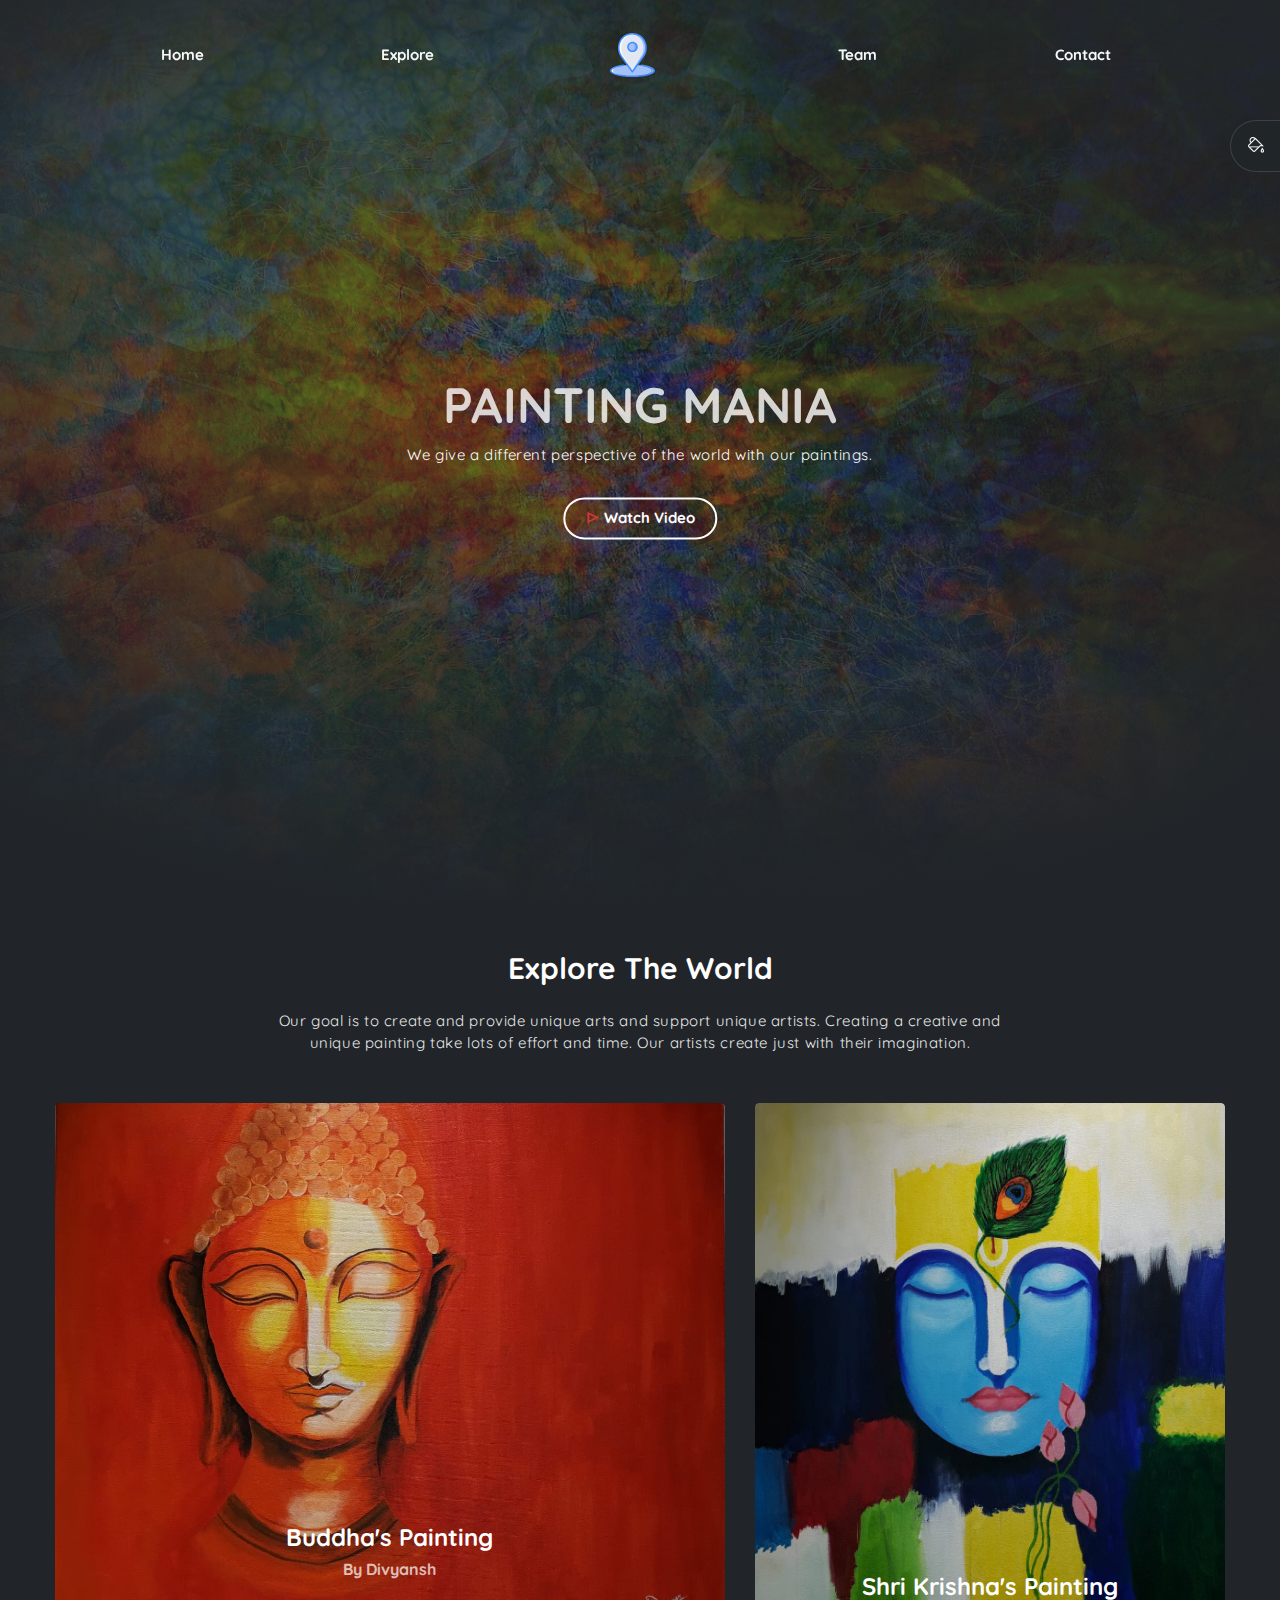
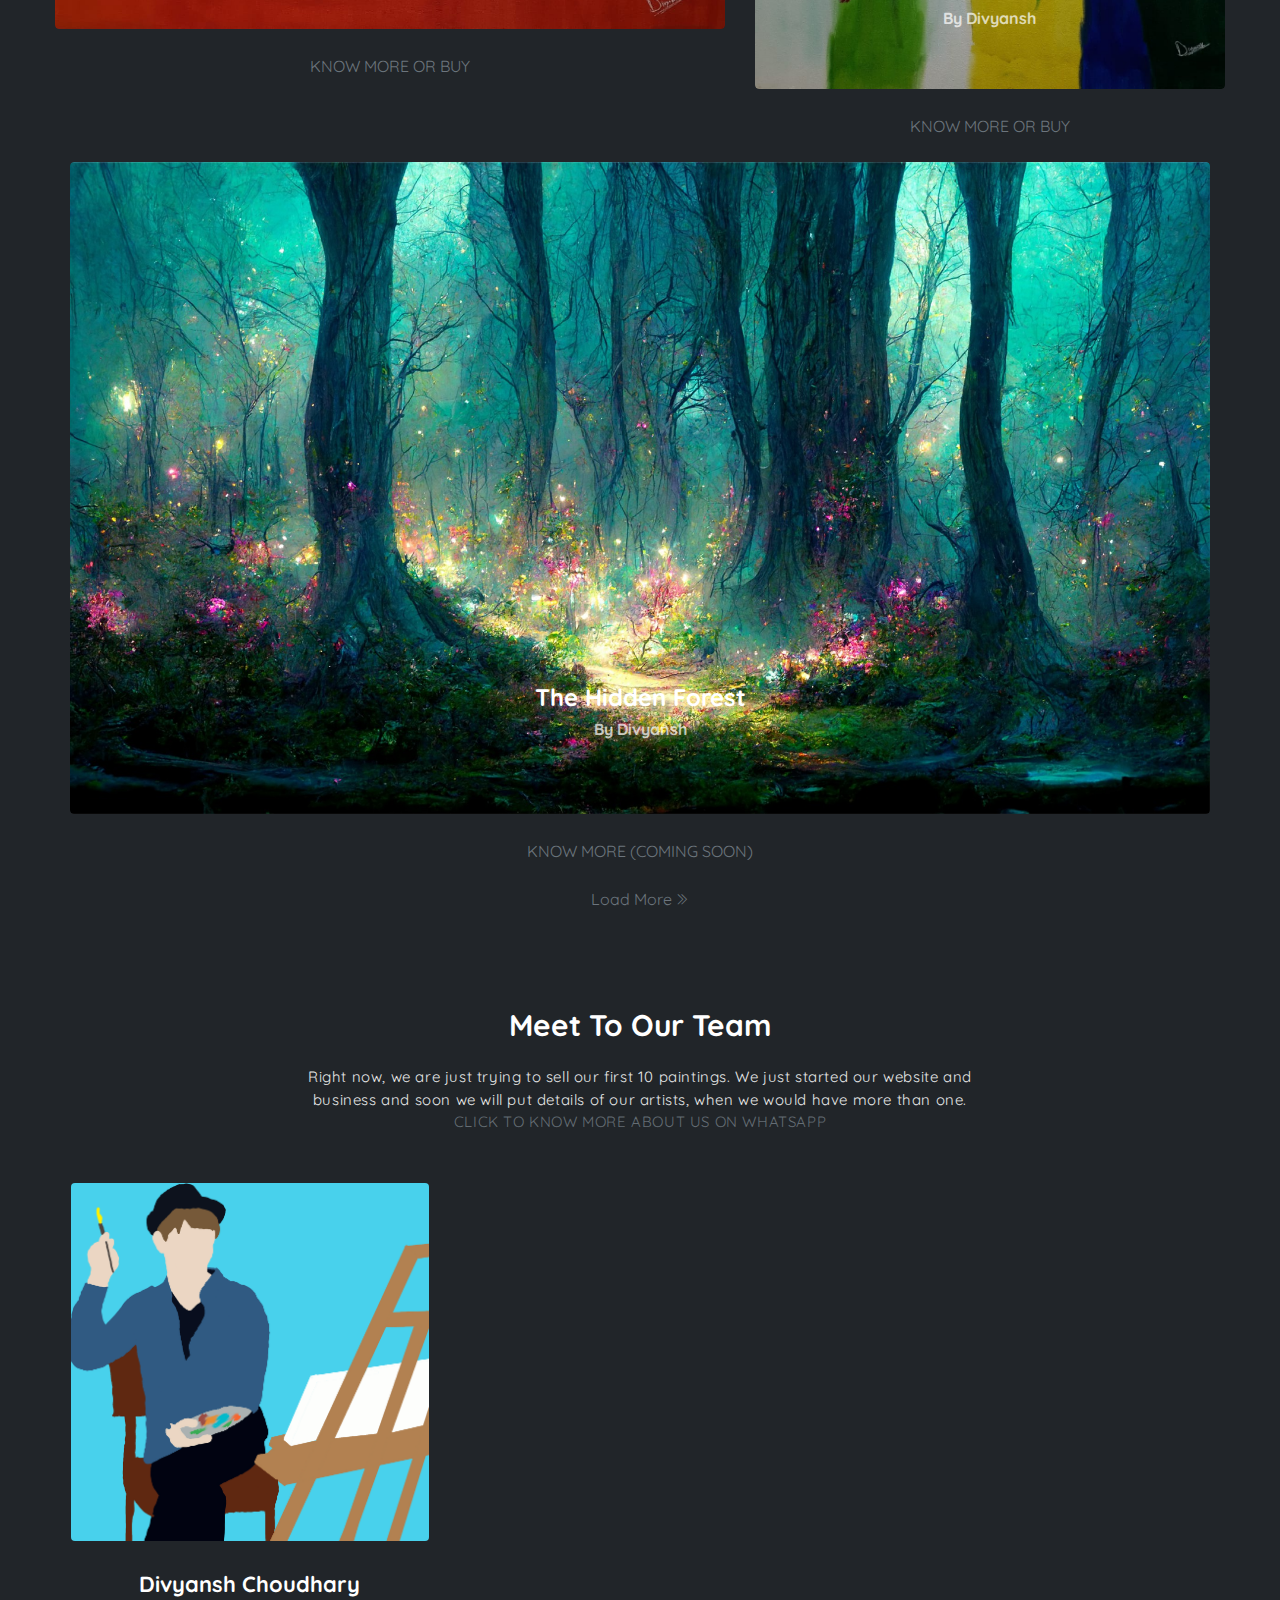
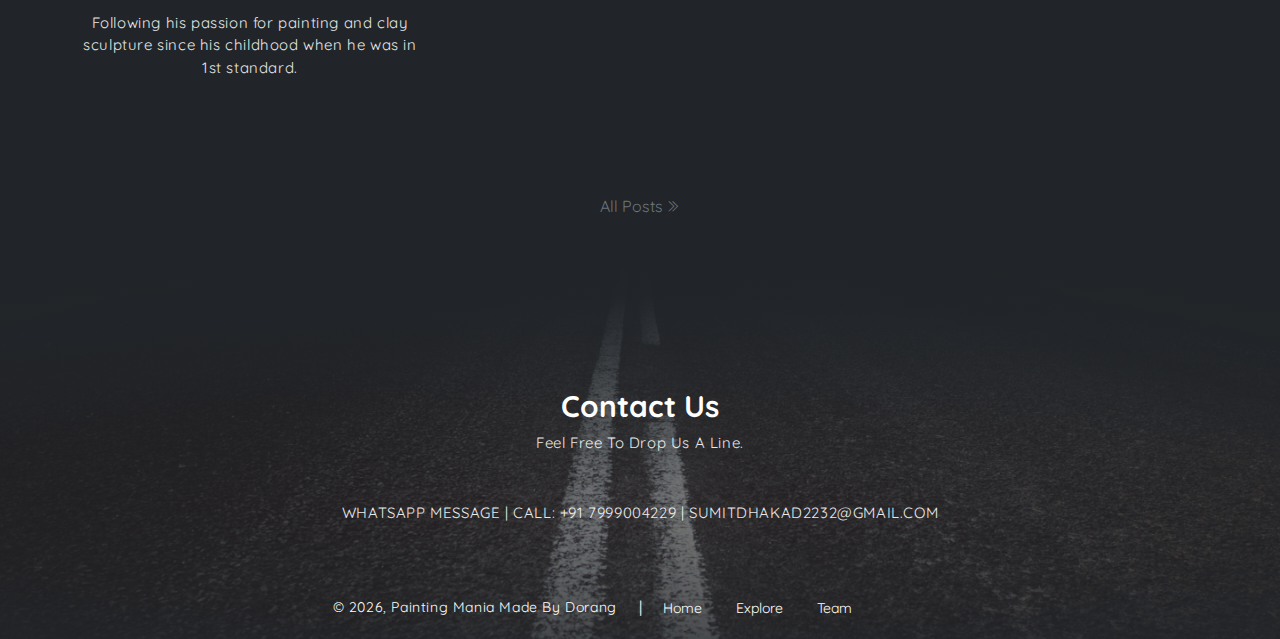
==== commit 2c5d683d: "added neccesarry things" ====
--- a/index.html
+++ b/index.html
@@ -3,7 +3,7 @@
 <head>
 	<meta charset="utf-8">
     <meta name="viewport" content="width=device-width, initial-scale=1, shrink-to-fit=no">
-    <meta name="description" content="Painting Mania - Get a different prospective of the world with our paintings.">
+    <meta name="description" content="Painting Mania - Get a different perspective of the world with our paintings.">
     <meta name="author" content="Painting Mania">
     <title>Painting Mania | Home</title>
     <!-- font icons -->
@@ -49,7 +49,7 @@
         <div class="overlay"></div>
         <div class="header-content">
             <h1 class="header-title">PAINTING MANIA</h1>
-            <p class="header-subtitle">We give a different prospective of the world with our paintings.</p>
+            <p class="header-subtitle">We give a different perspective of the world with our paintings.</p>
 
             <button class="btn btn-theme-color modal-toggle"><i class="ti-control-play text-danger"></i> Watch Video</button>
 
@@ -155,10 +155,21 @@
                     <div class="card-body">
                         <!-- <h6 class="card-subtitle">30 June, 2018</h6> -->
                         <h3 class="card-title">
-                            Divyansh
+                            Divyansh Choudhary
                         </h3>
                         <p>
                             Following his passion for painting and clay sculpture since his childhood when he was in 1st standard.
+                        </p>
+                    </div>                  
+                </a>
+            </div>  
+            <!-- <div class="col-md-4">
+                <a href="javascript:void(0)" class="card">
+                    <img src="assets/imgs/blog-2.jpg" class="card-img" alt="The Unknown Person">
+                    <div class="card-body">
+                        <h3 class="card-title">--------------</h3>
+                        <p>
+                            -----------------------------------------------------------------------------------------------------------------------------------------------------
                         </p>
                     </div>                  
                 </a>
@@ -167,26 +178,13 @@
                 <a href="javascript:void(0)" class="card">
                     <img src="assets/imgs/blog-2.jpg" class="card-img" alt="The Unknown Person">
                     <div class="card-body">
-                        <!-- <h6 class="card-subtitle">29 June, 2018</h6> -->
                         <h3 class="card-title">--------------</h3>
                         <p>
                             -----------------------------------------------------------------------------------------------------------------------------------------------------
                         </p>
                     </div>                  
                 </a>
-            </div>  
-            <div class="col-md-4">
-                <a href="javascript:void(0)" class="card">
-                    <img src="assets/imgs/blog-2.jpg" class="card-img" alt="The Unknown Person">
-                    <div class="card-body">
-                        <!-- <h6 class="card-subtitle">29 June, 2018</h6> -->
-                        <h3 class="card-title">--------------</h3>
-                        <p>
-                            -----------------------------------------------------------------------------------------------------------------------------------------------------
-                        </p>
-                    </div>                  
-                </a>
-            </div>  
+            </div>   -->
         </div><!-- end of row -->
 
         <a href="/">All Posts <i class="ti-angle-double-right angle"></i></a>
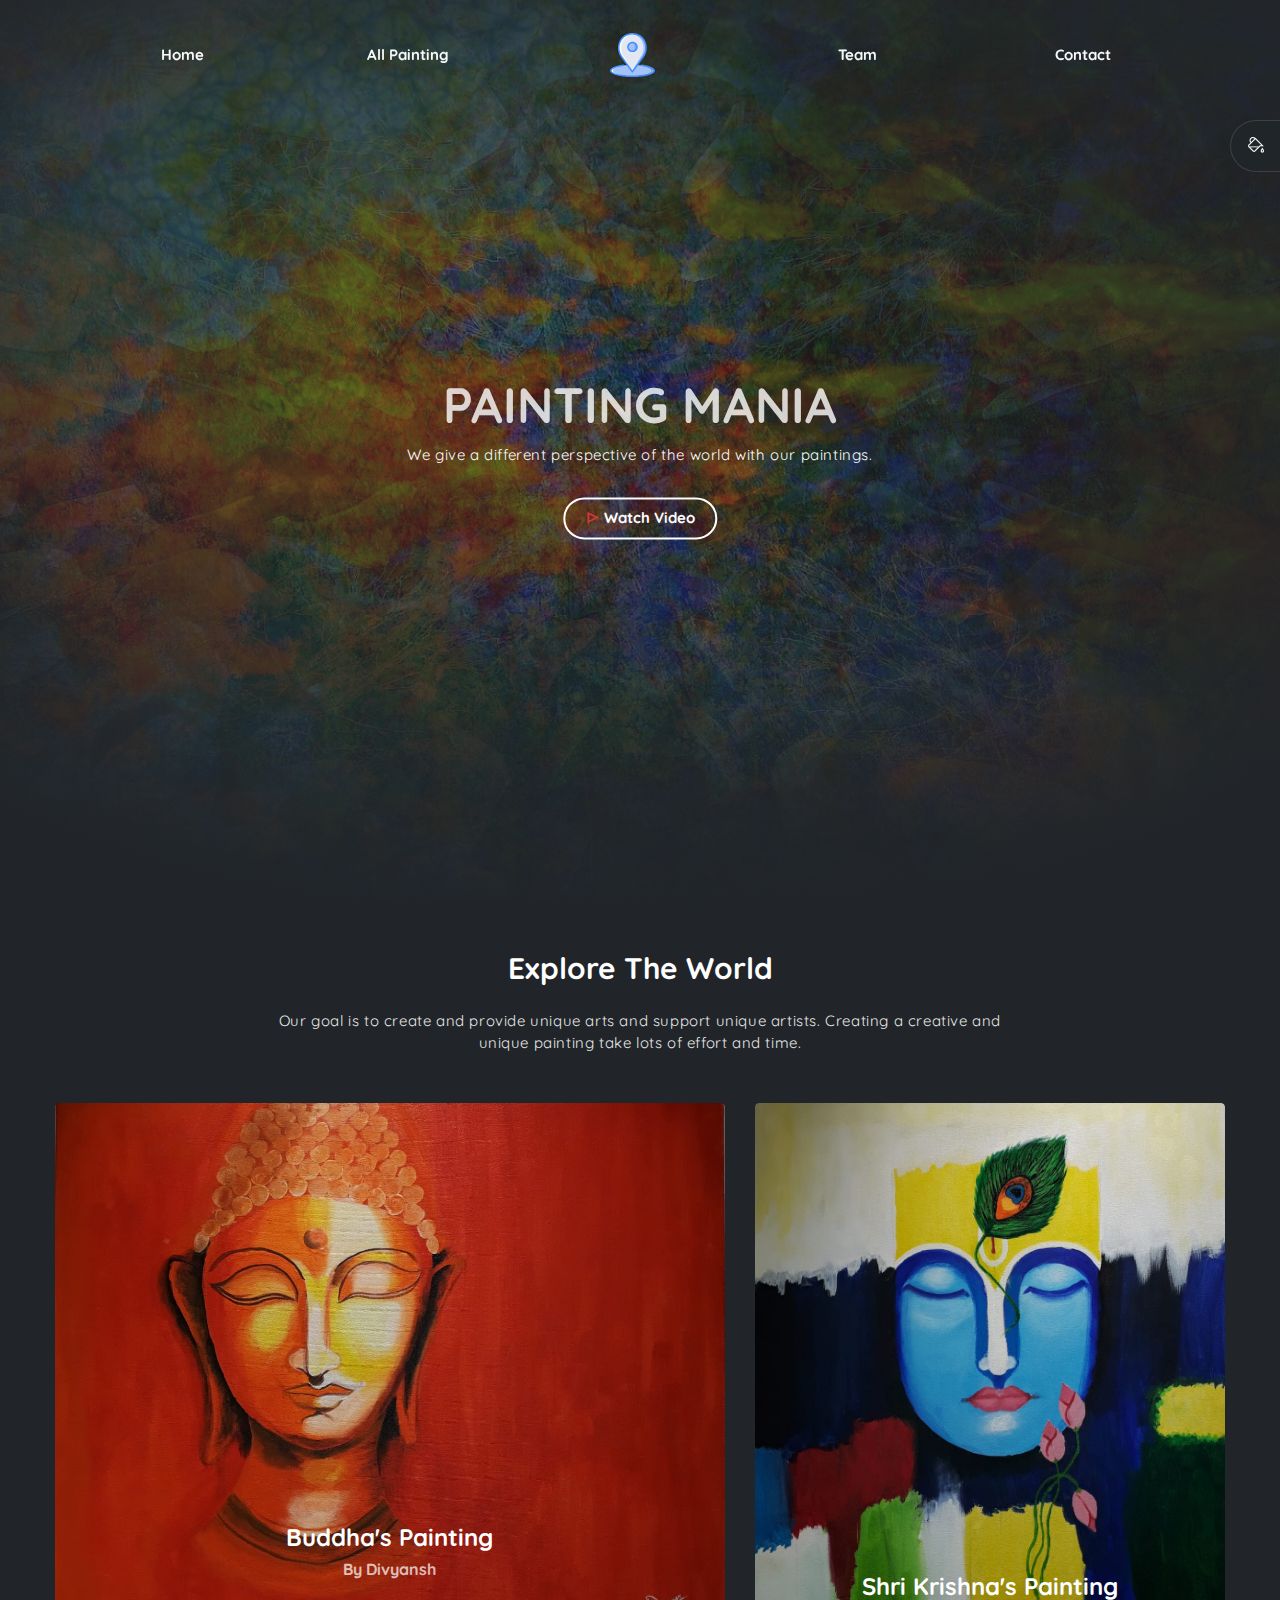
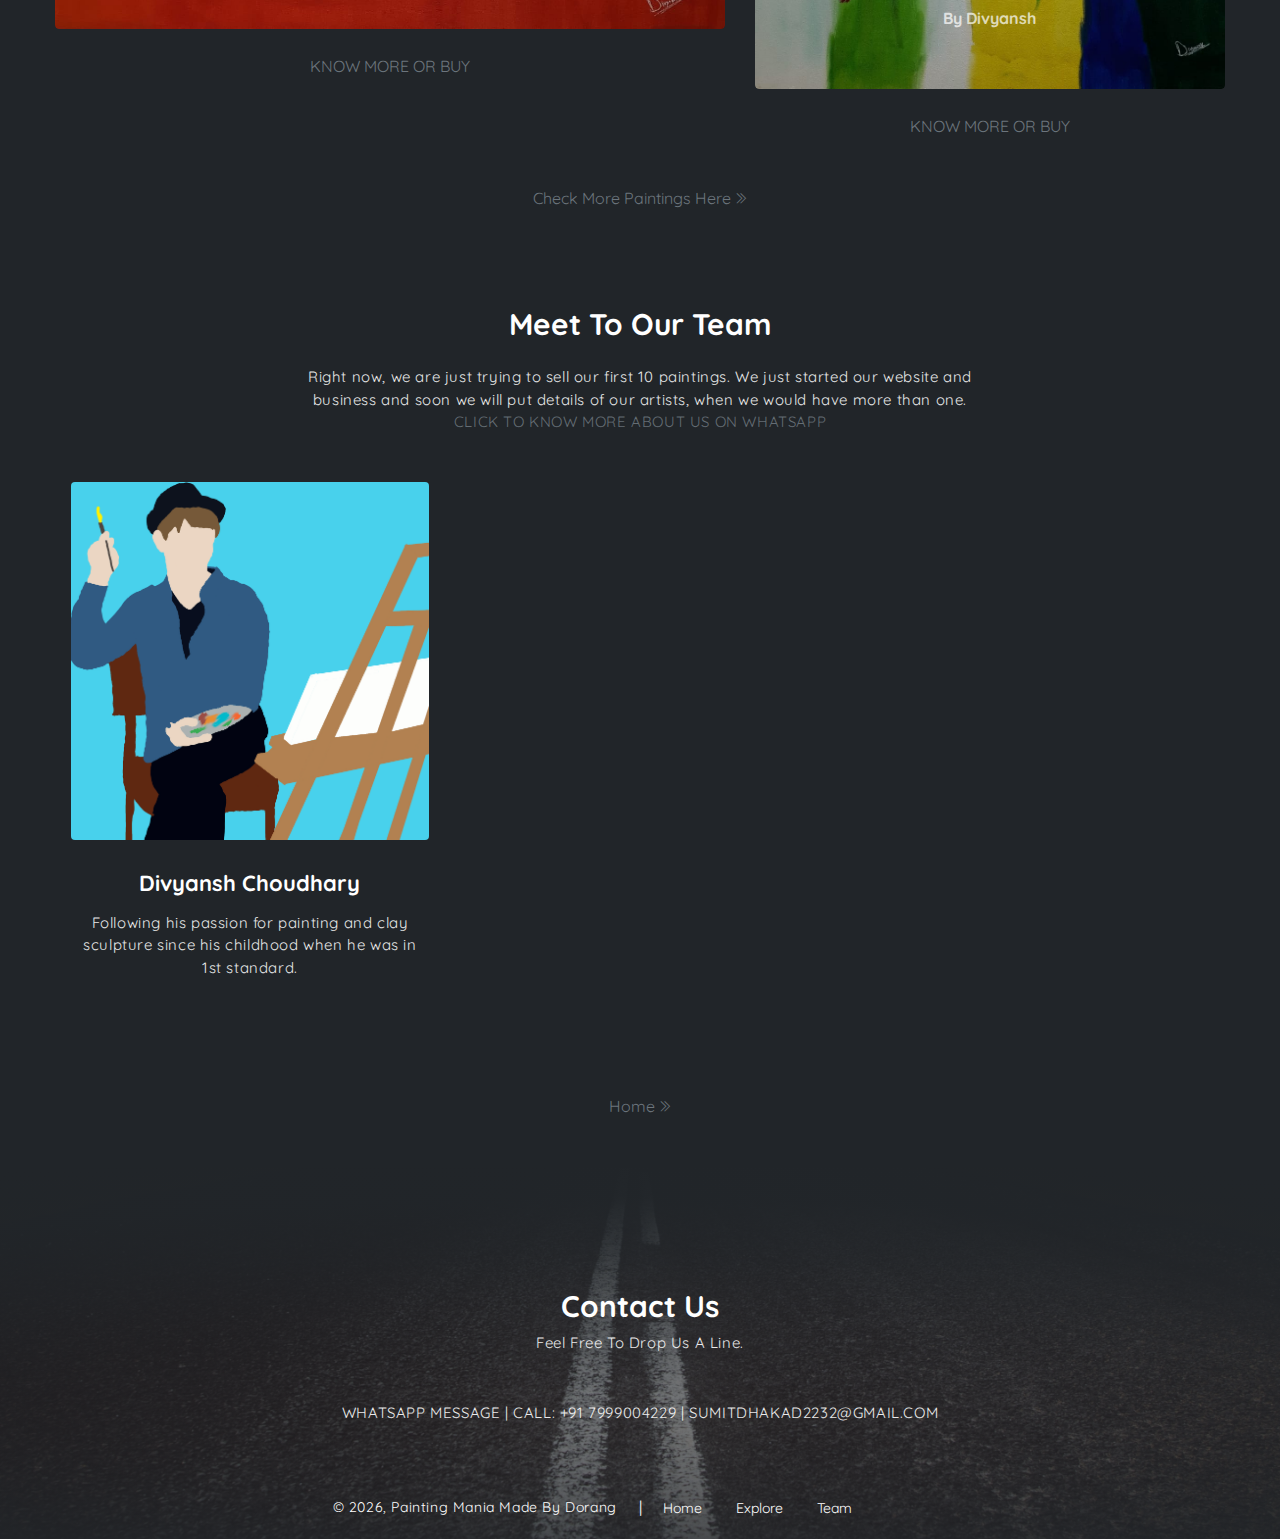
==== commit 94b8e5fb: "added paintings" ====
--- a/index.html
+++ b/index.html
@@ -19,7 +19,7 @@
     <nav class="page-navbar" data-spy="affix" data-offset-top="10">
         <ul class="nav-navbar container">
             <li class="nav-item"><a href="/" class="nav-link">Home</a></li>
-            <li class="nav-item"><a href="#explore" class="nav-link">Explore</a></li>
+            <li class="nav-item"><a href="/paintings/1" class="nav-link">All Painting</a></li>
             <li class="nav-item"><a href="https://goo.gl/maps/f38PdqcJ7rp5qx7WA" target="blank" class="nav-link"><img src="assets/imgs/placeholder.svg" alt="Our Office Location"></a></li>
             <li class="nav-item"><a href="#team" class="nav-link">Team</a></li>
             <li class="nav-item"><a href="#contact" class="nav-link">Contact</a></li>
@@ -72,7 +72,7 @@
             <p class="mb-5">
                 Our goal is to create and provide unique arts and support unique artists. 
                 Creating a creative and unique painting take lots of effort and time. 
-                Our artists create just with their imagination.
+                <!-- Our artists create just with their imagination. -->
             </p>
         </div>  
 
@@ -116,7 +116,7 @@
                 </div>
             </div>
             
-            <div class="col-md-12">
+            <!-- <div class="col-md-12">
                 <a href="javascript:void(0)" class="overlay-img">
                     <img src="assets/imgs/img-3.jpg" alt="Hidden Forest">  
                     <div class="overlay"></div> 
@@ -132,10 +132,10 @@
                     </div>          
                 </a>
                 <a href="https://wa.me/917999004229?text=Hello%20Painting%20Mania,%20I%20want%20to%20buy%20a%20painting%20with%20the%20id:%20'000003'." target="blank">KNOW MORE (COMING SOON)</a>
-            </div>          
+            </div>           -->
         </div><!-- end of row -->
 
-        <a href="/">Load More <i class="ti-angle-double-right angle"></i></a>
+        <a href="/paintings/1">Check More Paintings Here <i class="ti-angle-double-right angle"></i></a>
 
 
         <div class="col-md-10 col-lg-8 m-auto" id="team">
@@ -187,7 +187,7 @@
             </div>   -->
         </div><!-- end of row -->
 
-        <a href="/">All Posts <i class="ti-angle-double-right angle"></i></a>
+        <a href="/">Home <i class="ti-angle-double-right angle"></i></a>
 
     </div> <!-- end of page container -->
 
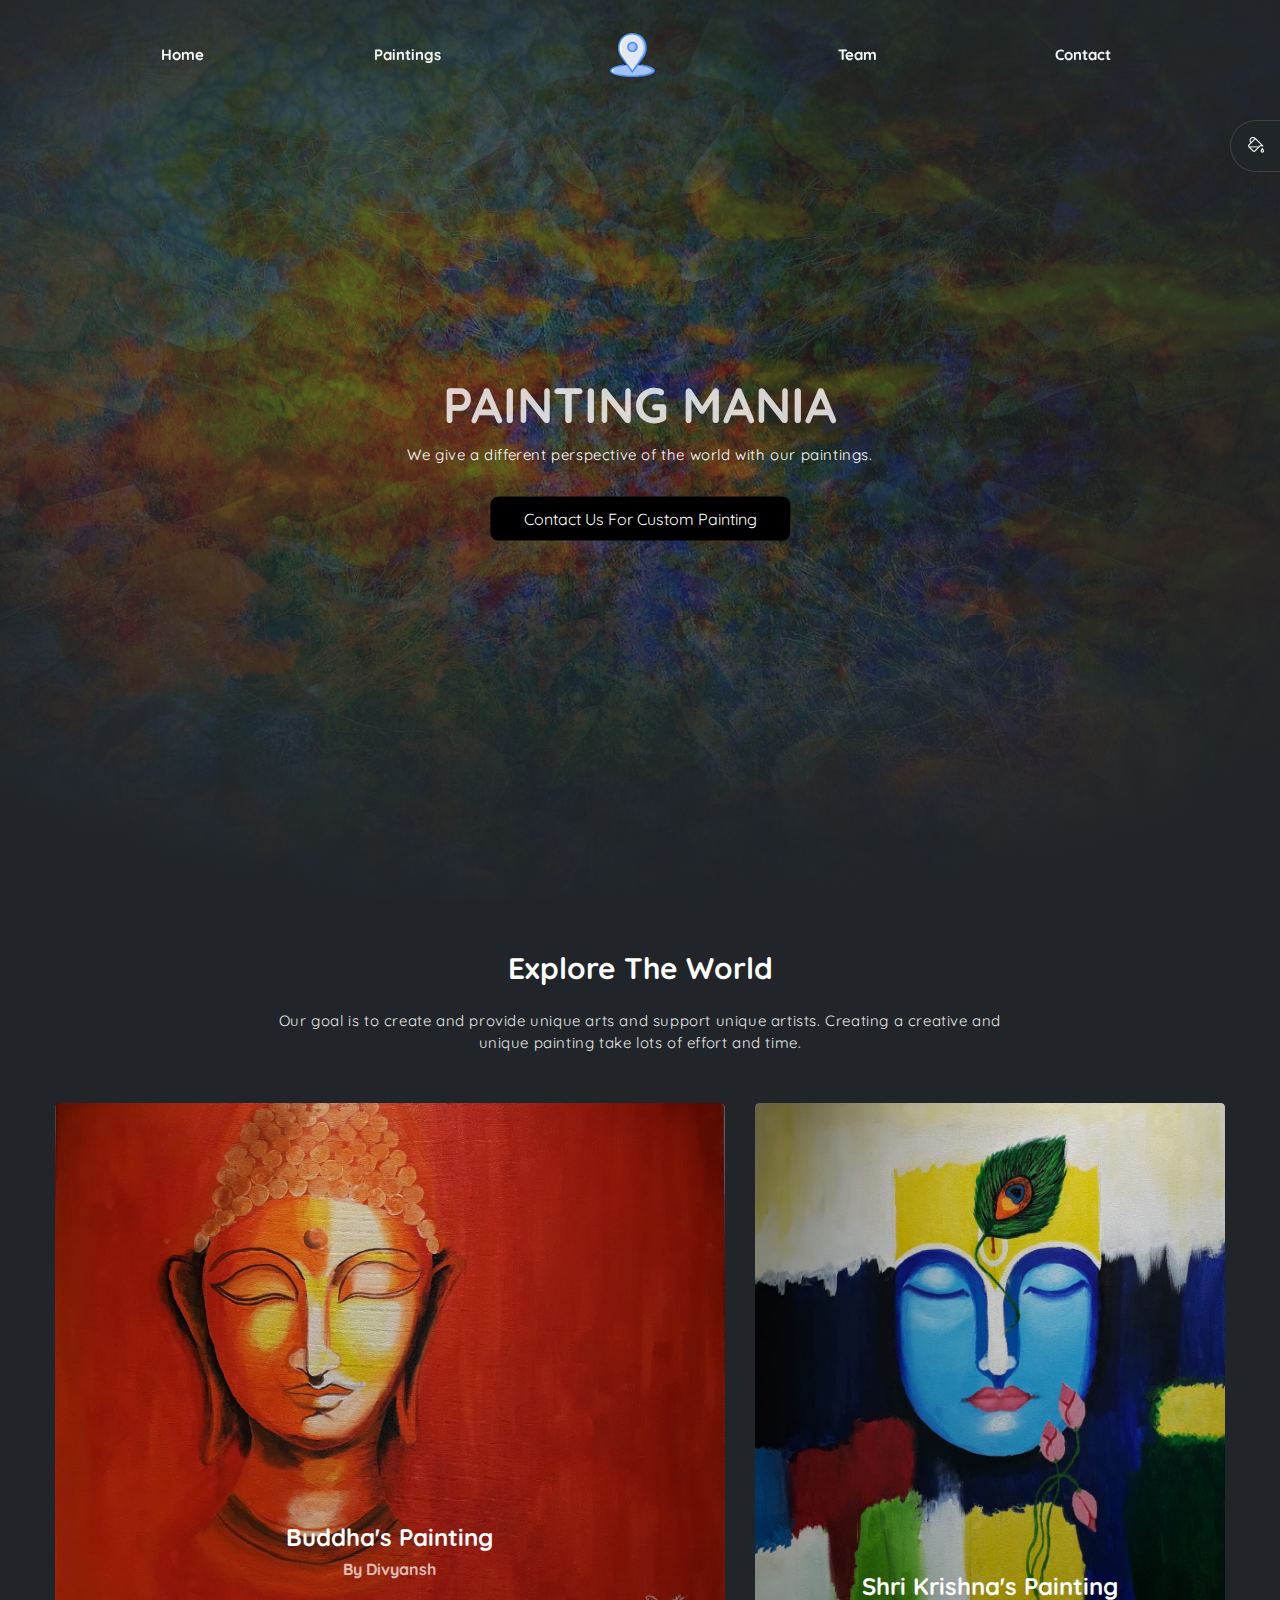
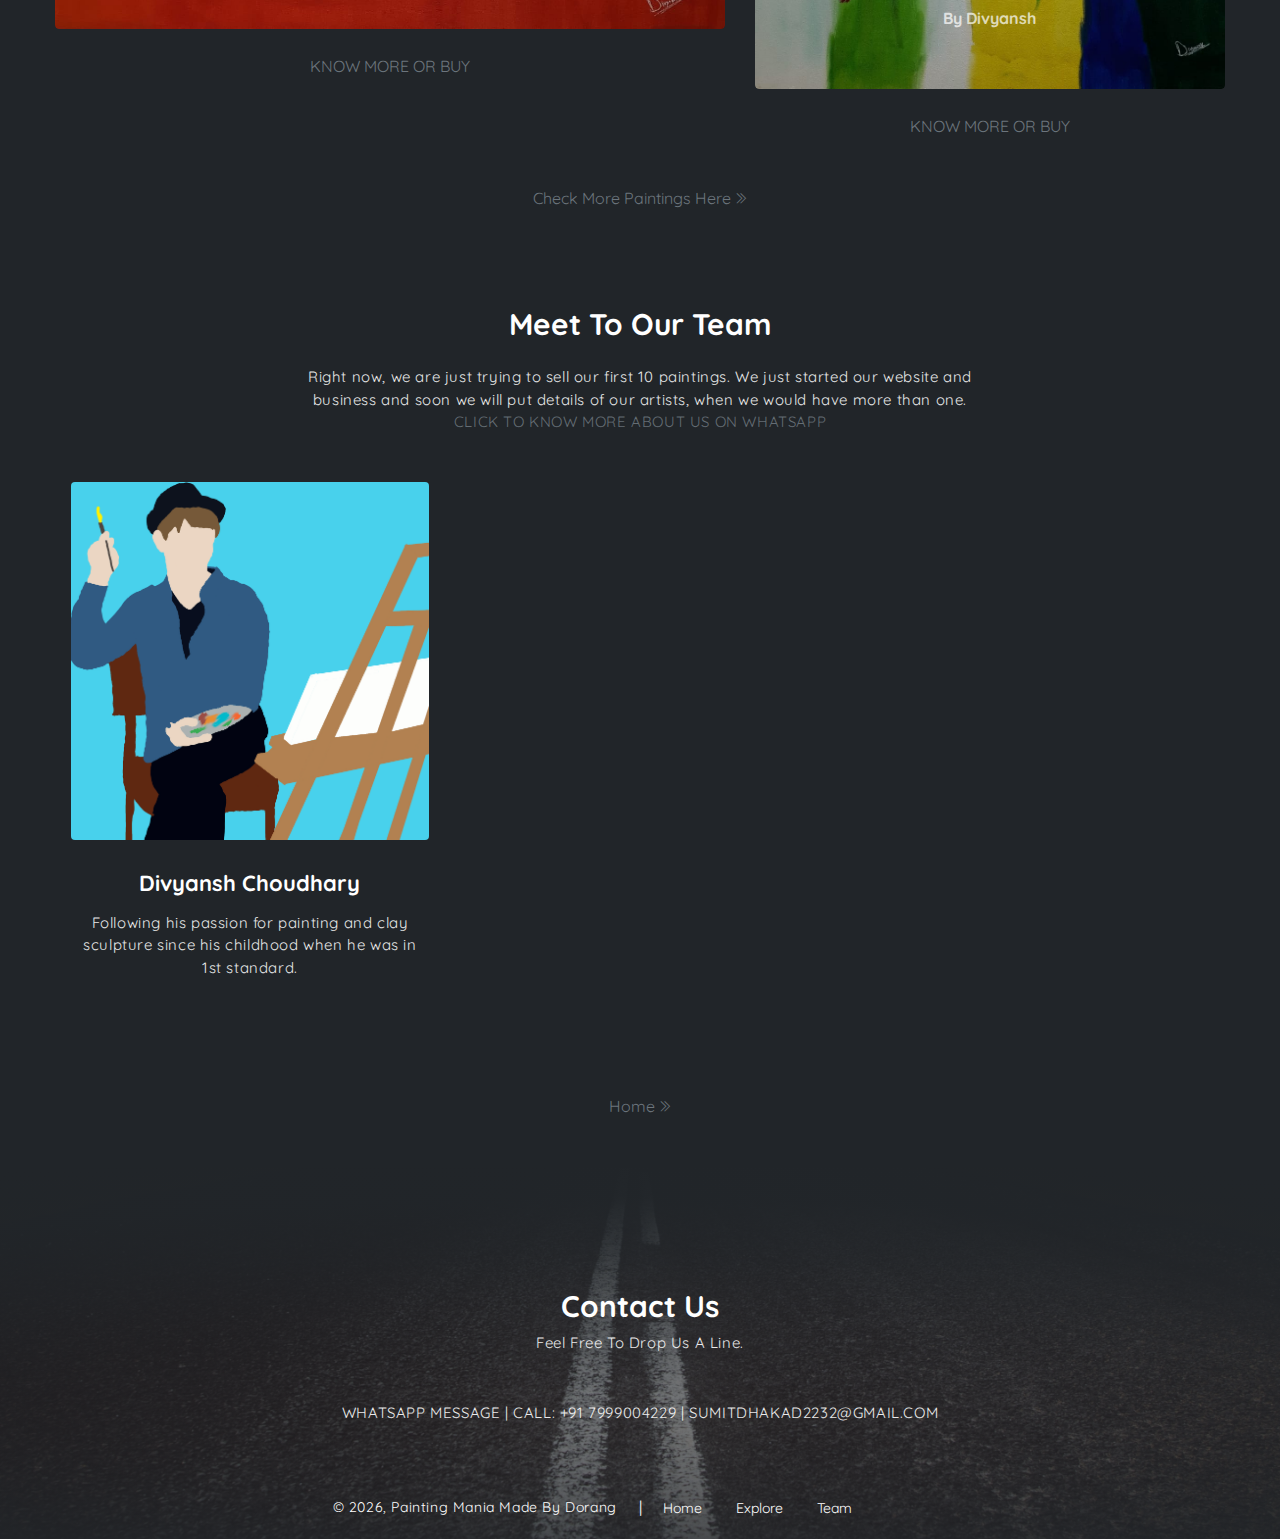
==== commit 4881256b: "added btn" ====
--- a/index.html
+++ b/index.html
@@ -19,7 +19,7 @@
     <nav class="page-navbar" data-spy="affix" data-offset-top="10">
         <ul class="nav-navbar container">
             <li class="nav-item"><a href="/" class="nav-link">Home</a></li>
-            <li class="nav-item"><a href="/paintings/1" class="nav-link">All Painting</a></li>
+            <li class="nav-item"><a href="/paintings/1" class="nav-link">Paintings</a></li>
             <li class="nav-item"><a href="https://goo.gl/maps/f38PdqcJ7rp5qx7WA" target="blank" class="nav-link"><img src="assets/imgs/placeholder.svg" alt="Our Office Location"></a></li>
             <li class="nav-item"><a href="#team" class="nav-link">Team</a></li>
             <li class="nav-item"><a href="#contact" class="nav-link">Contact</a></li>
@@ -51,7 +51,8 @@
             <h1 class="header-title">PAINTING MANIA</h1>
             <p class="header-subtitle">We give a different perspective of the world with our paintings.</p>
 
-            <button class="btn btn-theme-color modal-toggle"><i class="ti-control-play text-danger"></i> Watch Video</button>
+            <!-- <button class="btn btn-theme-color modal-toggle"><i class="ti-control-play text-danger"></i> Watch Video</button> -->
+            <a style="background-color: black; color: white; padding: 10px; border-radius: 8px; width: max-content; min-width: 300px; display: block; margin: auto; " href="https://wa.me/917999004229?text=Hello%20Painting%20Mania,%20I%20want%20to%20order%20a%20custom%20painting." target="blank">Contact Us For Custom Painting</a>
 
         </div>
     </header><!-- end of page header -->
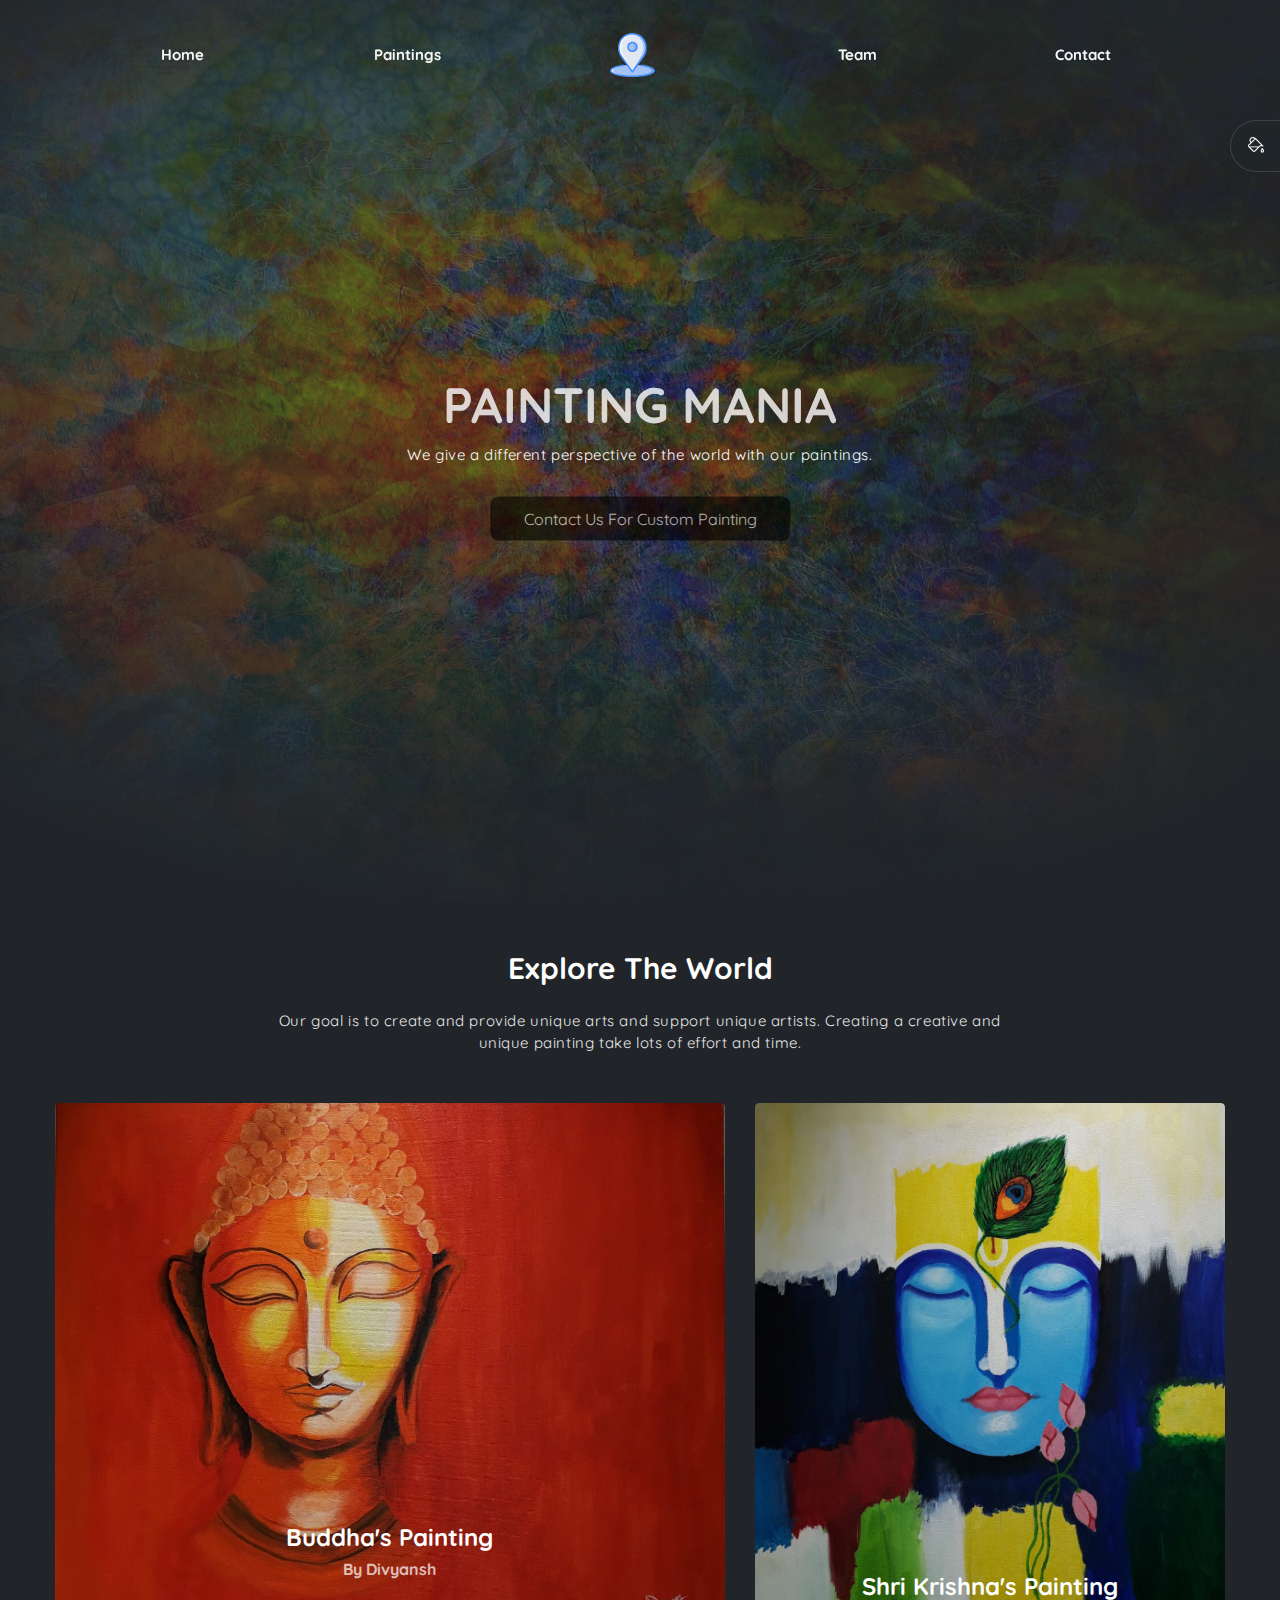
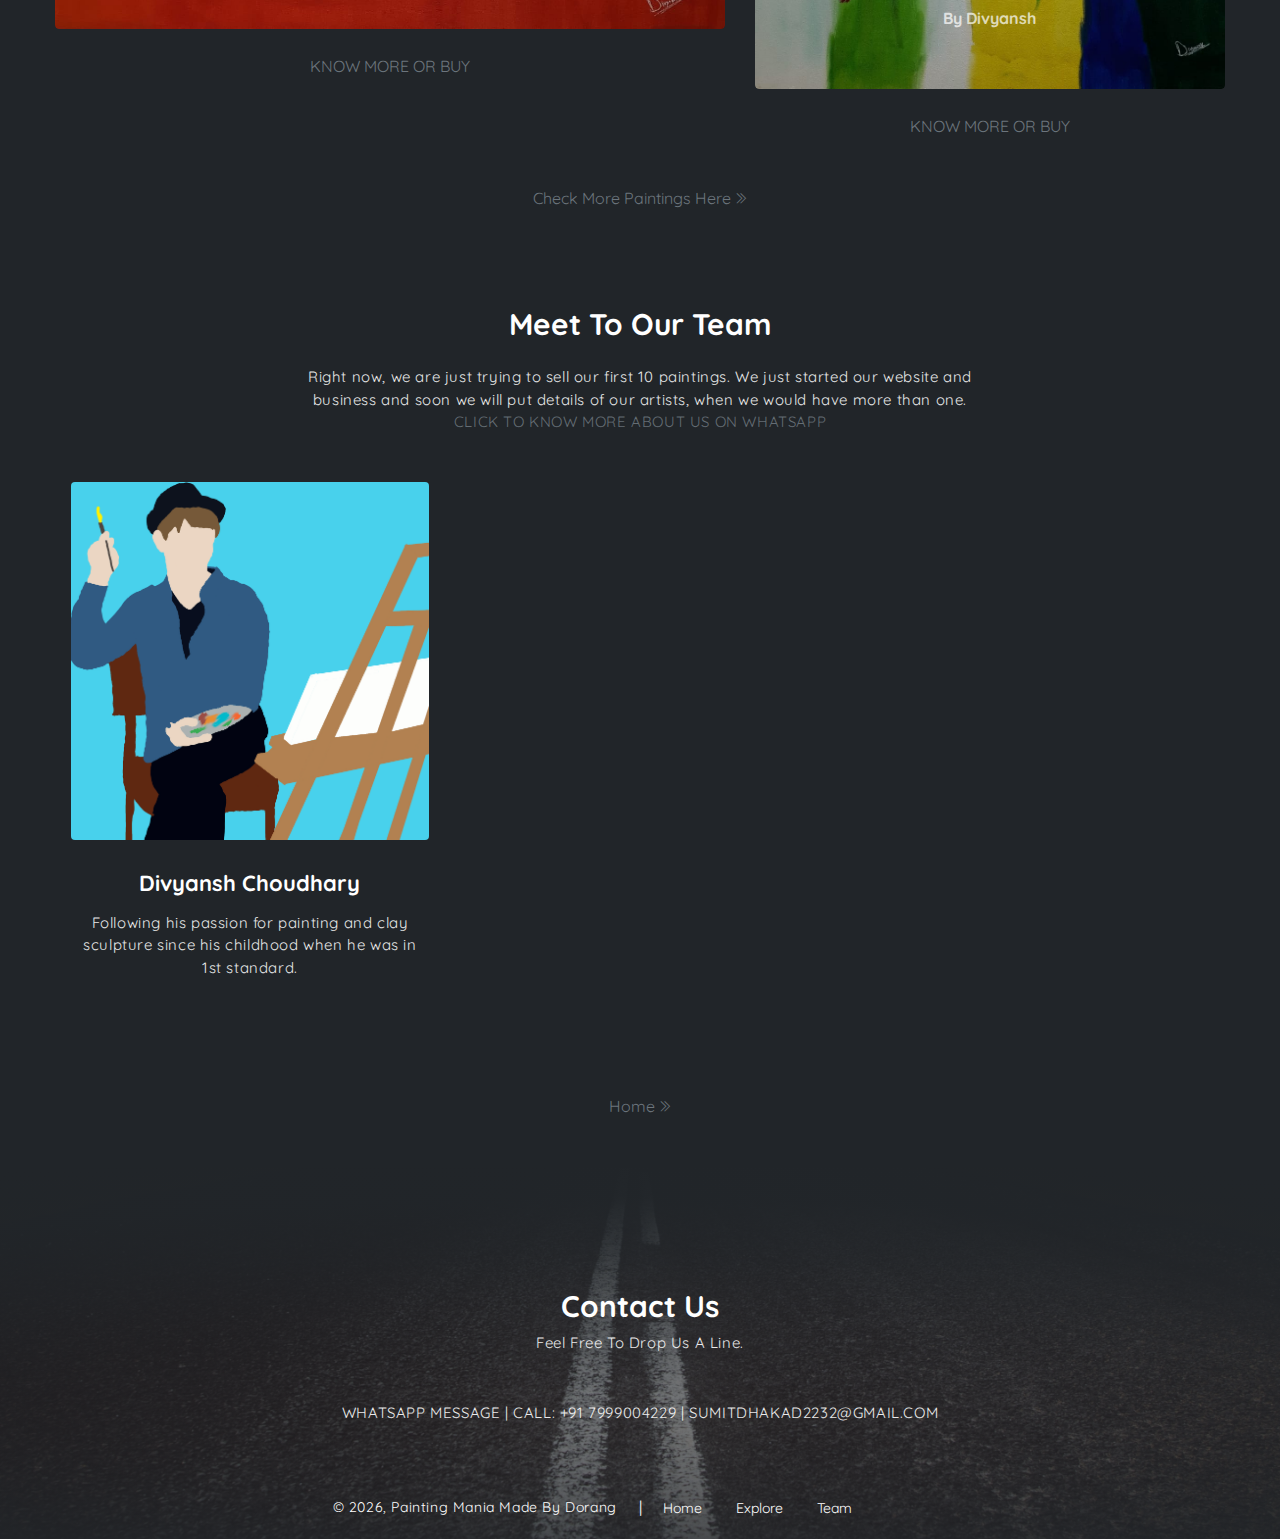
==== commit 06e0b63c: "chaged opacity" ====
--- a/index.html
+++ b/index.html
@@ -52,7 +52,7 @@
             <p class="header-subtitle">We give a different perspective of the world with our paintings.</p>
 
             <!-- <button class="btn btn-theme-color modal-toggle"><i class="ti-control-play text-danger"></i> Watch Video</button> -->
-            <a style="background-color: black; color: white; padding: 10px; border-radius: 8px; width: max-content; min-width: 300px; display: block; margin: auto; " href="https://wa.me/917999004229?text=Hello%20Painting%20Mania,%20I%20want%20to%20order%20a%20custom%20painting." target="blank">Contact Us For Custom Painting</a>
+            <a style="background-color: black; color: white; padding: 10px; border-radius: 8px; width: max-content; min-width: 300px; display: block; margin: auto; opacity: 0.6; " href="https://wa.me/917999004229?text=Hello%20Painting%20Mania,%20I%20want%20to%20order%20a%20custom%20painting." target="blank">Contact Us For Custom Painting</a>
 
         </div>
     </header><!-- end of page header -->
